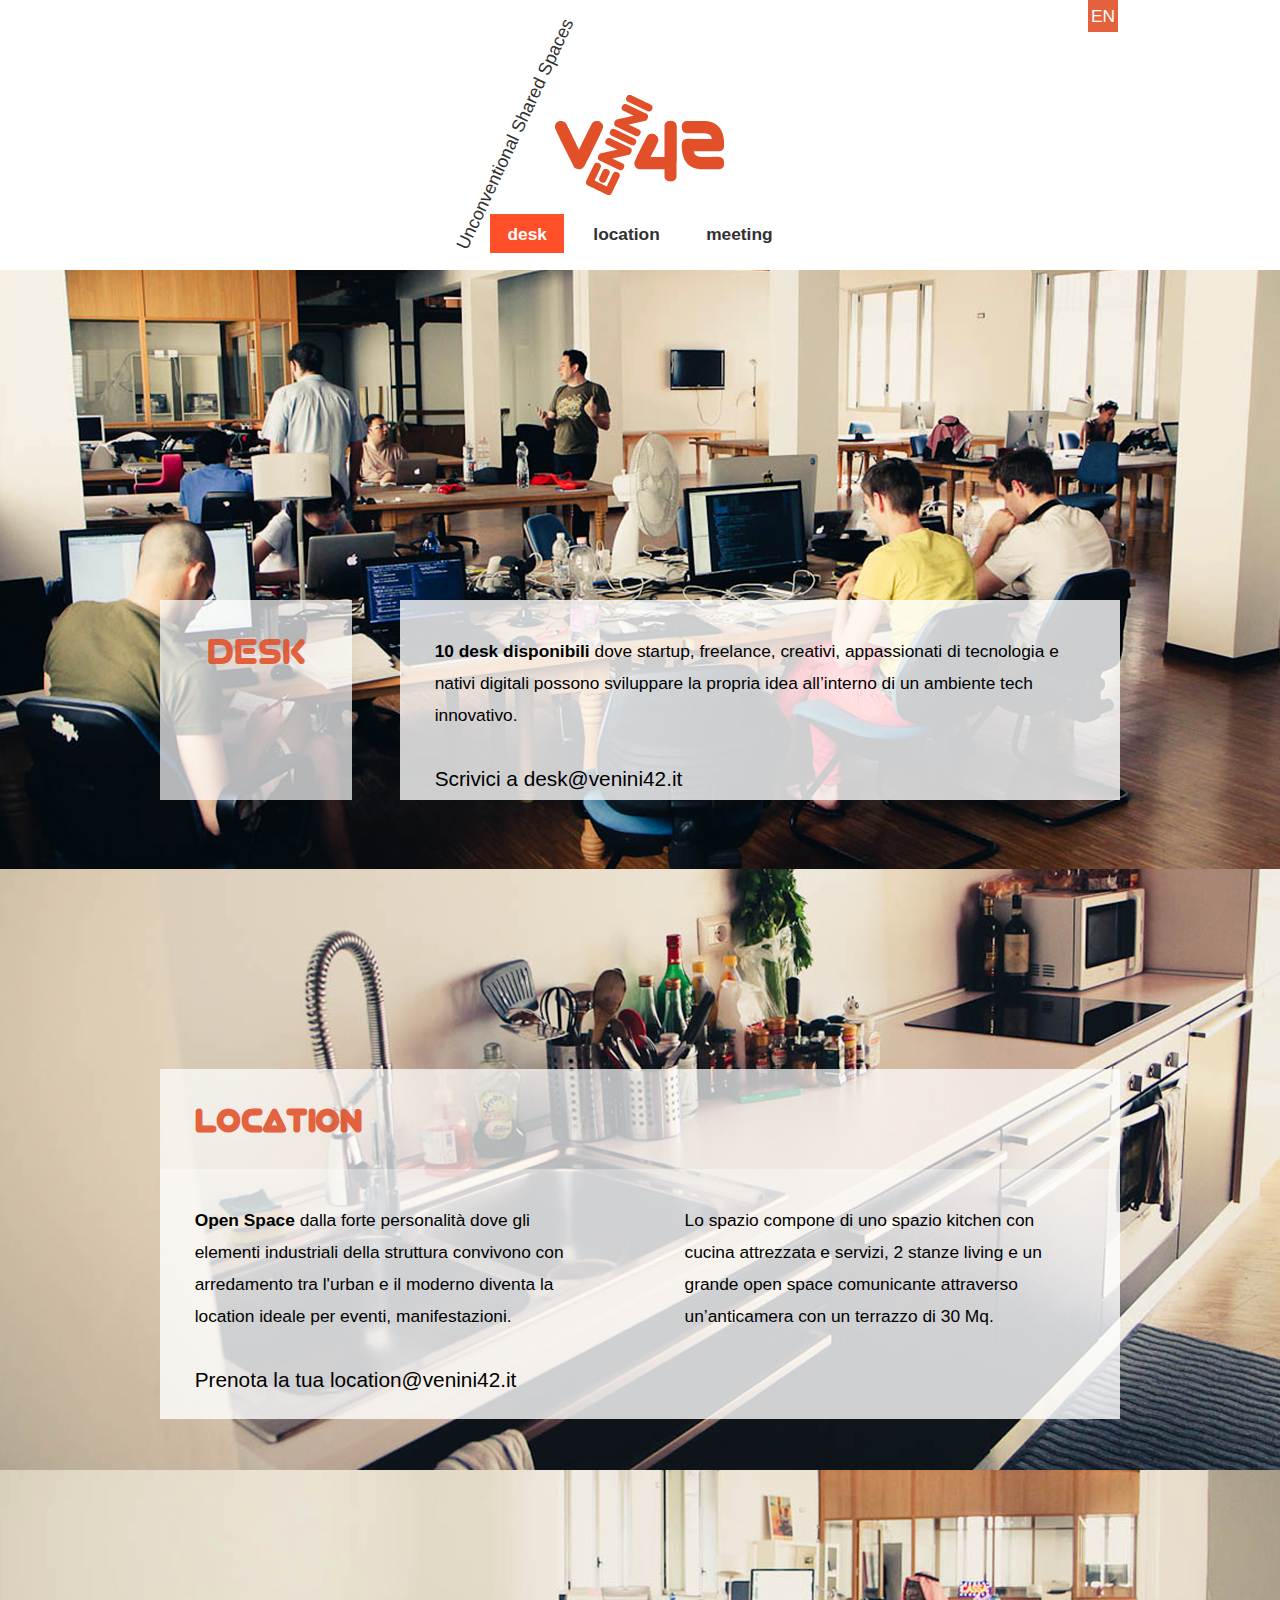
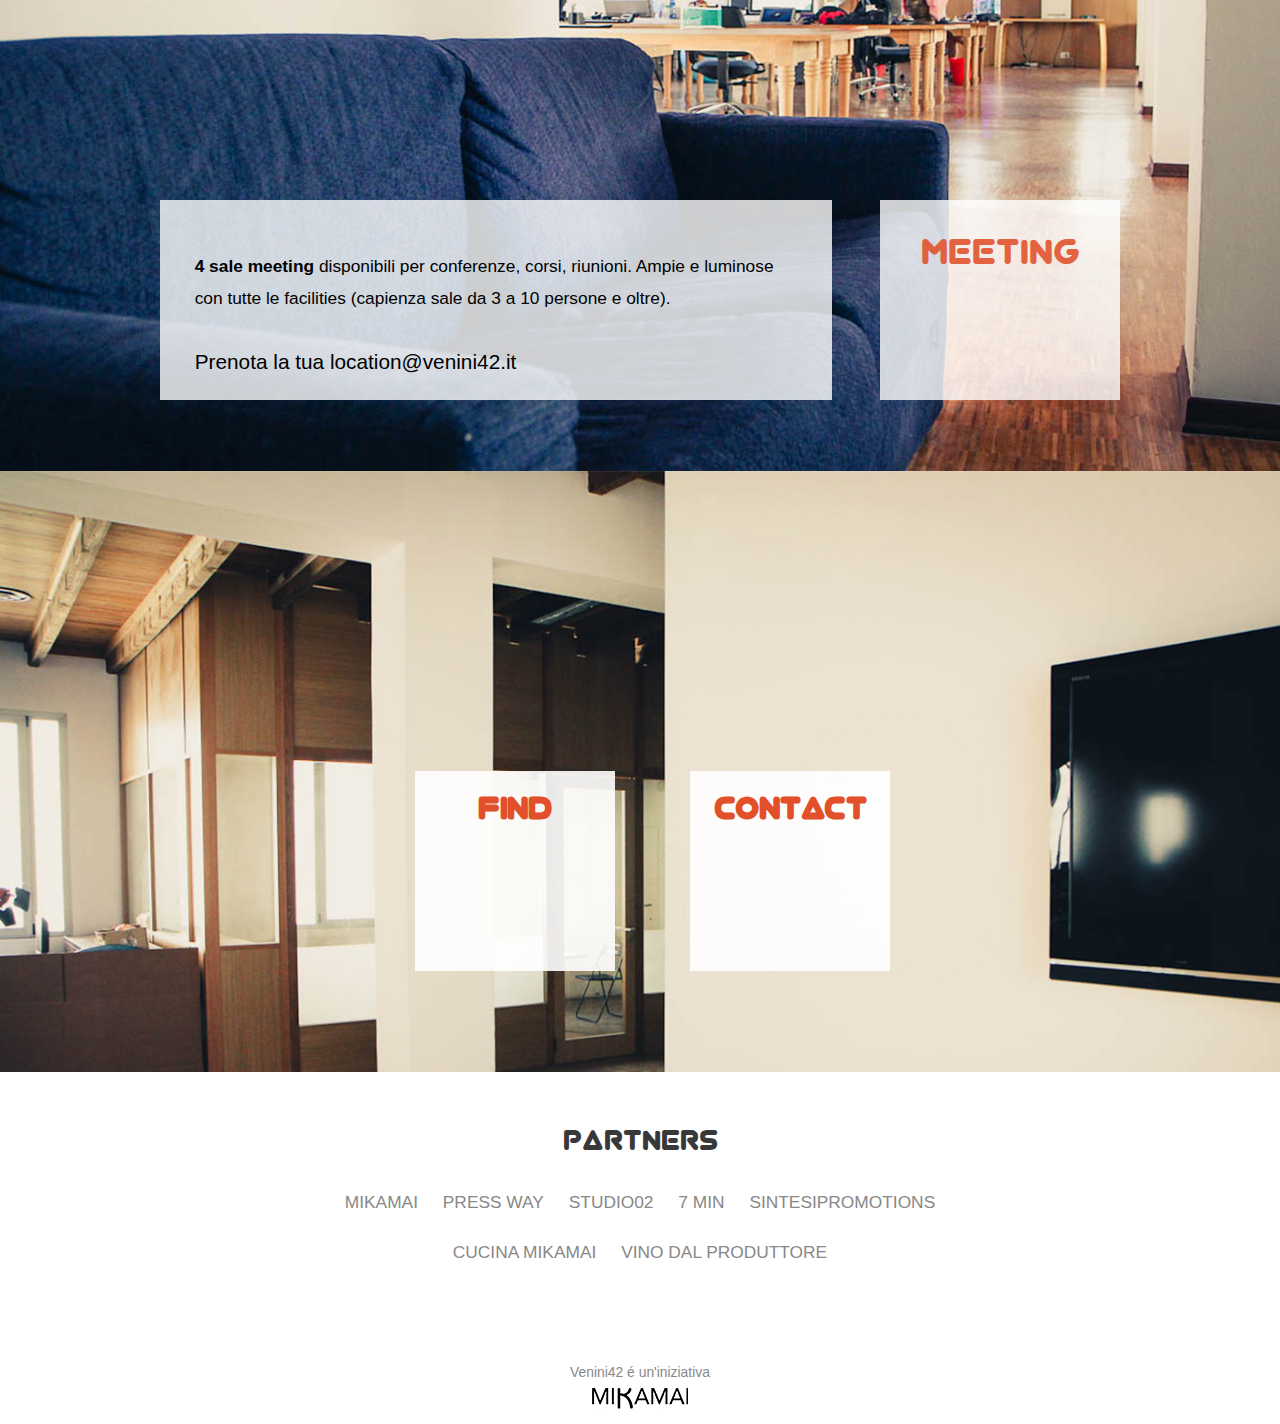
==== index.html @ 55414946 "Website with both locales in, just above to implement mobile" ====
<!DOCTYPE HTML>

<html>
	<head>
		<title>Venini 42</title>
		<meta http-equiv="content-type" content="text/html; charset=utf-8" />
		<meta name="description" content="" />
		<meta name="keywords" content="" />
		<script src="http://code.jquery.com/jquery-1.9.1.js"></script>
		<script src="js/jquery.min.js"></script>
		<script src="js/waypoints.min.js"></script>
		<script src="js/jquery.scrollTo-1.4.3.1-min.js"></script>
		<script src="js/jquery.localscroll-1.2.7-min.js"></script>
		<script src="js/config.js"></script>
		<script src="js/skel.min.js"></script>
		<script src="js/custom.js"></script>
		<script src="js/easter.js"></script>
		<noscript>
			<link rel="stylesheet" href="css/skel-noscript.css" />
			<link rel="stylesheet" href="css/style.css" />
			<link rel="stylesheet" href="css/style-desktop.css" />
		</noscript>
		<!--[if lte IE 9]><link rel="stylesheet" href="css/ie9.css" /><![endif]-->
		<!--[if lte IE 8]><script src="js/html5shiv.js"></script><link rel="stylesheet" href="css/ie8.css" /><![endif]-->
		<!--[if lte IE 7]><link rel="stylesheet" href="css/ie7.css" /><![endif]-->
	</head>
	<body>
		<!-- Locale -->
		<div id="locale">
			<ul>
				<li><a href="index-en.html">EN</a></li>
			</ul>
		</div>

		<!-- Nav -->
			<nav id="nav">
            <img src="images/logo.png" alt="logo" title="Venini42 logo"  style="margin-top:80px;" />
				<ul>
					<li><a href="#top" id="desk">desk</a></li>
					<li><a href="#work" id="work">location</a></li>
					<li><a href="#portfolio" id="portfolio">meeting</a></li>
				</ul>
                <div class="rotate caption">Unconventional Shared Spaces</div>
			</nav>

		<!-- Min Nav -->
			<section id="nav-min">
<!-- 				<img src="images/logo.png" alt="logo" title="Venini42 logo"  style="margin-top:10px;" /> -->
				<ul>
					<li><a href="#top" id="desk">desk</a></li>
					<li><a href="#work" id="work">location</a></li>
					<li><a href="#portfolio" id="portfolio">meeting</a></li>
				<ul>
			</section>					

		<!-- Home -->
        <section class="background-desk">
			<article class="container" id="top">
				<div class="box-container-desk">
					<div class="box desk-title">
						<div class="titles">Desk</div>
					</div>
					<div class="box desk-text">
						<div id ="desk-text"><span class="bold">10 desk disponibili</span> dove startup, freelance, creativi, appassionati di tecnologia e nativi digitali possono sviluppare la propria idea all’interno di un ambiente tech innovativo.<br /><br />
						<span class="desk-text-email">Scrivici a desk@venini42.it</span></div>
					</div>
					<div class="clearfix" />
				</div>
			</article>
		</section>

		<div id="desk-bottom" />

		<!-- Work -->
		<section class="background-location">
			<article class="container" id="work">
				<div class="box-container-location">
					<div class="box location-title">
						<h3>Location</h3>
					</div>

					<div class="box location-text">
						<div id="left-loc">
							<div id="loc-text"><span class="bold">Open Space</span> dalla forte personalità dove gli elementi industriali della struttura convivono con arredamento tra l'urban e il moderno diventa la location ideale per eventi, manifestazioni.<br /> <br /><span class="desk-text-email">Prenota la tua location@venini42.it </span></div>
						</div>
						<div id="right-loc">
							<div id="loc-text">Lo spazio compone di uno spazio kitchen con cucina attrezzata e servizi, 2 stanze living e un grande open space comunicante attraverso un’anticamera con un terrazzo di 30 Mq. </div>
						</div>

					</div>
				</div>
			</article>

		</section>

		<div id="loc-bottom" />

		<!-- Portfolio -->
		<section class="background-meeting">
			<article class="container" id="portfolio">
				<div class="box-container-meeting">
					<div class="box meeting-text">
						<div id="loc-text"><span class="bold">4 sale meeting</span> disponibili per conferenze, corsi, riunioni. Ampie e luminose con tutte le facilities (capienza sale da 3 a 10 persone e oltre). <br /><br /><span class="desk-text-email">Prenota la tua location@venini42.it</span></div>
					</div>
					<div class="box meeting-title">
						<div class="titles">Meeting</div>
					</div>
				</div>

			</article>
		</section>

		<div id="meeting-bottom" />
		<!-- Contact -->

		<section class="background-contact">
			<article id="contact">
				<div class="box-container-contact">
					<div class="box find">
						<div class="find-passive">
							<h2>Find</h2>
						</div>
						<div class="find-slide">
							<a href="https://maps.google.it/maps?q=via+Giulio+e+Corrado+Venini,+42+Milano&hl=en&ll=45.490487,9.215738&spn=0.004317,0.01089&sll=45.490688,9.214142&sspn=0.008634,0.02178&gl=it&hnear=Via+Giulio+e+Corrado+Venini,+42,+20127+Milano,+Lombardia&t=m&z=17">
								<img src="images/locate-hover.png" onmouseover="this.src='images/locate-click.png'" onmouseout="this.src='images/locate-hover.png'" title="Find Us" style="width: 36px; height: 59px;">
							</a>
						</div>
					</div>
<!-- 					<div class="box follow">
						<div class="follow-passive">
							<h2>Follow</h2>
						</div>
						<div class="follow-slide">
							<a href="https://www.facebook.com/mikamai">
								<img src="images/fb.png" title="Like us on Facebook" onmouseover="this.src='images/fb-click.png'" onmouseout="this.src='images/fb.png'" style="width: 15px; height: 28px; float: left;"/>
							</a>
							<a href="https://twitter.com/mikamai">
								<img src="images/tweet.png" onmouseover="this.src='images/tweet-click.png'" onmouseout="this.src='images/tweet.png'" title="Follow us on Twitter" style="width: 20px; height: 28px; float: right;"/>
							</a>
						</div> -->
					</div>
					<div class="box contact">
						<div class="contact-passive">
							<h2>Contact</h2>
						</div>
						<div class="contact-slide">
							<a href="mailto:contact@venini42.it?Subject=Ciao%20Venini">
								<img src="images/contact-hover.png" onmouseover="this.src='images/contact-click.png'" onmouseout="this.src='images/contact-hover.png'" title="Email Us" style="width: 42px; height: 40px;" />
							</a>
						</div>
					</div>

				</div>
			</article>
		</section>

		<!-- Find -->
		<section class="footer-find">
			<div class="map">
				Map!
			</div>
		</section>

		<!-- Contact -->
		<section class="footer-contact">
			Contact
		</section>

		<!-- Follow -->

		<section class="footer-follow">
			Follow
		</section>

		<!-- Footer -->

		<footer>
			<div class="partner-title">
				Partners
			</div>
			<div class="partner-links">
				<div class="partner-row">
					<ul>
						<li><a href="www.mikamai.com">Mikamai</a></li>
						<li><a href="http://www.pressway.it">Press Way</a></li>
						<li><a href="http://www.studio02.eu">Studio02</a></li>
						<li><a href="http://www.7min.it">7 Min</a></li>
						<li><a href="http://sintesipromotions.it">Sintesipromotions</a></li>
					</ul>	
				</div>
				<div class="partner-row">
					<ul>
						<li><a href="http://cucinamikamai.com">Cucina Mikamai</a></li>
						<li><a href="http://www.vinodalproduttore.it">Vino Dal Produttore</a></li>
					</ul>
				</div>
			</div>

			<div class="logo-caption">
				Venini42 é un'iniziativa
			</div>
			<a href="https://www.mikamai.com">
				<img src="images/footer.jpg" />
			</a>
		</footer>



	</body>
</html>
---- css/skel-noscript.css ----
html,body,div,span,applet,object,iframe,h1,h2,h3,h4,h5,h6,p,blockquote,pre,a,abbr,acronym,address,big,cite,code,del,dfn,em,img,ins,kbd,q,s,samp,small,strike,strong,sub,sup,tt,var,b,u,i,center,dl,dt,dd,ol,ul,li,fieldset,form,label,legend,table,caption,tbody,tfoot,thead,tr,th,td,article,aside,canvas,details,embed,figure,figcaption,footer,header,hgroup,menu,nav,output,ruby,section,summary,time,mark,audio,video{margin:0;padding:0;border:0;font-size:100%;font:inherit;vertical-align:baseline}article,aside,details,figcaption,figure,footer,header,hgroup,menu,nav,section{display:block}body{line-height:1}ol,ul{list-style:none}blockquote,q{quotes:none}blockquote:before,blockquote:after,q:before,q:after{content:'';content:none}table{border-collapse:collapse;border-spacing:0}body{-webkit-text-size-adjust:none}*,*:before,*:after{-moz-box-sizing:border-box;-webkit-box-sizing:border-box;-o-box-sizing:border-box;-ms-box-sizing:border-box;box-sizing:border-box}.container{width:1200px;margin:0 auto}.\31 2u{width:100%}.\31 1u{width:91.6666666667%}.\31 0u{width:83.3333333333%}.\39 u{width:75%}.\38 u{width:66.6666666667%}.\37 u{width:58.3333333333%}.\36 u{width:50%}.\35 u{width:41.6666666667%}.\34 u{width:33.3333333333%}.\33 u{width:25%}.\32 u{width:16.6666666667%}.\31 u{width:8.3333333333%}.\-11u{margin-left:91.6666666667%}.\-10u{margin-left:83.3333333333%}.\-9u{margin-left:75%}.\-8u{margin-left:66.6666666667%}.\-7u{margin-left:58.3333333333%}.\-6u{margin-left:50%}.\-5u{margin-left:41.6666666667%}.\-4u{margin-left:33.3333333333%}.\-3u{margin-left:25%}.\-2u{margin-left:16.6666666667%}.\-1u{margin-left:8.3333333333%}.row>*{padding:40px 0 0 40px;float:left;-moz-box-sizing:border-box;-webkit-box-sizing:border-box;-o-box-sizing:border-box;-ms-box-sizing:border-box;box-sizing:border-box}.row+.row>*{padding-top:40px}.row{margin-left:-40px}.row:after{content:'';display:block;clear:both;height:0}.row:first-child>*{padding-top:0}.row>*{padding-top:0}.row.flush{margin-left:0}.row.flush>*{padding:0 !important}.row.half>*{padding:20px 0 0 20px}.row.half+.row.half>*{padding-top:20px}.row.half{margin-left:-20px}.row.double>*{padding:80px 0 0 80px}.row.double+.row.double>*{padding-top:80px}.row.double{margin-left:-80px}
---- css/style.css ----
@charset 'UTF-8';

<link href='http://fonts.googleapis.com/css?family=Lato:400,900' rel='stylesheet' type='text/css'>

@font-face {
	font-family: 'Lato';
	src: url('fonts/Lato-Black-webfont.eot?v=3.0.1');
	src: url('fonts/Lato-Black-webfont.eot?#iefix&v=3.0.1') format('embedded-opentype'),
	     url('fonts/Lato-Black-webfont.woff?v=3.0.1') format('woff'),
	     url('fonts/Lato-Black-webfont.ttf?v=3.0.1') format('truetype'),
	     url('fonts/Lato-Black-webfont.svg#FontAwesome') format('svg');
	font-weight: normal;
	font-style: normal;
}

@font-face {
    font-family: 'Virgo01Regular';
    src: url('fonts/virgo-webfont.eot');
    src: url('fonts/virgo-webfont.eot?#iefix') format('embedded-opentype'),
         url('fonts/virgo-webfont.woff') format('woff'),
         url('fonts/virgo-webfont.ttf') format('truetype'),
         url('fonts/virgo-webfont.svg#Virgo01Regular') format('svg');
    font-weight: normal;
    font-style: normal;

}


/*
	Miniport 2.0 by HTML5 UP
	html5up.net | @n33co
	Free for personal and commercial use under the CCA 3.0 license (html5up.net/license)
*/

/*********************************************************************************/
/* Basic                                                                         */
/*********************************************************************************/

	*
	{
		-moz-box-sizing: border-box;
		-webkit-box-sizing: border-box;
		-o-box-sizing: border-box;
		-ms-box-sizing: border-box;
		box-sizing: border-box;
	}

	html, body, input, textarea
	{
		font-family: Lato, sans-serif;
		line-height: 1.85em;
		color: #888;
		font-weight: 300;
		margin: 0;
		padding: 0;
	}

	a
	{
		color: #313131;
		text-decoration: underline;
		-moz-transition: color .2s ease-in-out;
		-webkit-transition: color .2s ease-in-out;
		-o-transition: color .2s ease-in-out;
		-ms-transition: color .2s ease-in-out;
		transition: color .2s ease-in-out;
	}
	
		a:hover
		{
			color: rgb(255, 80, 41) !important;
		}

		a img
		{
			border: 0;
		}

	strong, b
	{
		font-weight: 600;
		color: #3e3e3e;
	}
	
	h1, h2, h3, h4, h5, h6
	{
		color: rgb(225, 80, 41);
		font-family: Virgo01Regular;
	}
	
		h1 a, h2 a, h3 a, h4 a, h5 a, h6 a
		{
			text-decoration: none;
			color: inherit;
		}
	
	h2, h3, h4, h5, h6
	{
		font-weight: 700;
	}
	
	h1
	{
		font-weight: 300;
	}
	
		h1 strong
		{
			font-weight: 700;
		}
	
	em, i
	{
		font-style: italic;
	}
	
	form
	{
	}
	
		form input,
		form select,
		form textarea
		{
			-webkit-appearance: none;
		}

		form input[type=text],
		form input[type=password],
		form select,
		form textarea
		{
			border: 0;
			padding: 0.75em;
			font-size: 1em;
			border-radius: 8px;
			background: #282828;
			color: #bbb;
			box-shadow: inset 0px 2px 5px 0px rgba(0,0,0,0.05), 0px 1px 0px 0px rgba(255,255,255,0.025);
			width: 100%;
		}

		form input[type=text]:focus,
		form input[type=password]:focus,
		form select:focus,
		form textarea:focus
		{
			box-shadow: inset 0px 2px 5px 0px rgba(0,0,0,0.05), 0px 1px 0px 0px rgba(255,255,255,0.025), 0px 0px 2px 2px #74CAEE;
		}

		form textarea
		{
			height: 15em;
		}
		
		form .formerize-placeholder
		{
			color: #555 !important;
		}

		form ::-webkit-input-placeholder
		{
			color: #555 !important;
		}

		form :-moz-placeholder
		{
			color: #555 !important;
		}

		form ::-moz-placeholder
		{
			color: #555 !important;
		}

		form :-ms-input-placeholder
		{
			color: #555 !important;
		}

		form ::-moz-focus-inner
		{
			border: 0;
		}

	br.clear
	{
		clear: both;
	}
	
	p, ul, ol, dl, table
	{
		margin-bottom: 2em;
	}
	
	section,
	article
	{
	}
	
	section > :last-child,
	article > :last-child
	{
		margin-bottom: 0;
	}

	section:last-child,
	article:last-child
	{
		margin-bottom: 0;
	}

	.image
	{
		display: inline-block;
	}
	
		.image img
		{
			display: block;
			width: 100%;
		}

	.image-full
	{
		display: block;
		width: 100%;
		margin: 0 0 2em 0;
	}
	
	.image-left
	{
		float: left;
		margin: 0 2em 2em 0;
	}
	
	.image-centered
	{
		display: block;
		margin: 0 0 2em 0;
	}

		.image-centered img
		{
			margin: 0 auto;
			width: auto;
		}
	
	.button
	{
		position: relative;
		display: inline-block;
		color: #fff;
		text-decoration: none;
		font-weight: 700;
		border: 0;
		outline: 0;
		cursor: pointer;
		border-radius: 8px;
		text-shadow: -1px -1px 0.5px rgba(0,0,0,0.5);
		overflow: hidden;
		background: #61b8db;
		background-image: -moz-linear-gradient(top, rgba(97,184,219,0), rgba(48,141,196,1));
		background-image: -webkit-linear-gradient(top, rgba(97,184,219,0), rgba(48,141,196,1));
		background-image: -o-linear-gradient(top, rgba(97,184,219,0), rgba(48,141,196,1));
		background-image: -ms-linear-gradient(top, rgba(97,184,219,0), rgba(48,141,196,1));
		background-image: linear-gradient(top, rgba(97,184,219,0), rgba(48,141,196,1));
		/*box-shadow: inset 0px 0px 0px 1px #135c86, inset 0px 2px 1px 0px rgba(255,255,255,0.75);*/
		-moz-transition: background-color .2s ease-in-out;
		-webkit-transition: background-color .2s ease-in-out;
		-o-transition: background-color .2s ease-in-out;
		-ms-transition: background-color .2s ease-in-out;
		transition: background-color .2s ease-in-out;
	}

		.button:before
		{
			content: '';
			display: block;
			position: absolute;
			left: 0;
			top: 0;
			width: 100%;
			height: 100%;
			background: url('images/bg.png');
		}
			
	.box
	{
		background: #fff;
/*		box-: inset 0px 0px 0px 1px rgba(0,0,0,0.15), 0px 2px 3px 0px rgba(0,0,0,0.1);*/
		text-align: center;
	}

		.box .image-full
		{
			position: relative;
		}

/*********************************************************************************/
/* Icons                                                                         */
/*********************************************************************************/

	/*
		Powered by:
		
		Font Awesome (http://fortawesome.github.com/Font-Awesome/)
		Font Awesome More (http://gregoryloucas.github.com/Font-Awesome-More/)
	*/

	.icon
	{
		text-decoration: none;
	}

		.icon:before
		{
			font-size: 1.25em;
			text-decoration: none;
			font-family: Lato;
			font-weight: normal;
			font-style: normal;
			-webkit-text-rendering: optimizeLegibility;
			-moz-text-rendering: optimizeLegibility;
			-ms-text-rendering: optimizeLegibility;
			-o-text-rendering: optimizeLegibility;
			text-rendering: optimizeLegibility;
			-webkit-font-smoothing: antialiased;
			-moz-font-smoothing: antialiased;
			-ms-font-smoothing: antialiased;
			-o-font-smoothing: antialiased;
			font-smoothing: antialiased;
			-webkit-font-feature-settings: "liga" 1, "dlig" 1;
			-moz-font-feature-settings: "liga=1, dlig=1";
			-ms-font-feature-settings: "liga" 1, "dlig" 1;
			-o-font-feature-settings: "liga" 1, "dlig" 1;
			font-feature-settings: "liga" 1, "dlig" 1;
		}

		.icon-glass:before                { content: "\f000"; }
		.icon-music:before                { content: "\f001"; }
		.icon-search:before               { content: "\f002"; }
		.icon-envelope:before             { content: "\f003"; }
		.icon-heart:before                { content: "\f004"; }
		.icon-star:before                 { content: "\f005"; }
		.icon-star-empty:before           { content: "\f006"; }
		.icon-user:before                 { content: "\f007"; }
		.icon-film:before                 { content: "\f008"; }
		.icon-th-large:before             { content: "\f009"; }
		.icon-th:before                   { content: "\f00a"; }
		.icon-th-list:before              { content: "\f00b"; }
		.icon-ok:before                   { content: "\f00c"; }
		.icon-remove:before               { content: "\f00d"; }
		.icon-zoom-in:before              { content: "\f00e"; }

		.icon-zoom-out:before             { content: "\f010"; }
		.icon-off:before                  { content: "\f011"; }
		.icon-signal:before               { content: "\f012"; }
		.icon-cog:before                  { content: "\f013"; }
		.icon-trash:before                { content: "\f014"; }
		.icon-home:before                 { content: "\f015"; }
		.icon-file:before                 { content: "\f016"; }
		.icon-time:before                 { content: "\f017"; }
		.icon-road:before                 { content: "\f018"; }
		.icon-download-alt:before         { content: "\f019"; }
		.icon-download:before             { content: "\f01a"; }
		.icon-upload:before               { content: "\f01b"; }
		.icon-inbox:before                { content: "\f01c"; }
		.icon-play-circle:before          { content: "\f01d"; }
		.icon-repeat:before               { content: "\f01e"; }

		/* \f020 doesn't work in Safari. all shifted one down */
		.icon-refresh:before              { content: "\f021"; }
		.icon-list-alt:before             { content: "\f022"; }
		.icon-lock:before                 { content: "\f023"; }
		.icon-flag:before                 { content: "\f024"; }
		.icon-headphones:before           { content: "\f025"; }
		.icon-volume-off:before           { content: "\f026"; }
		.icon-volume-down:before          { content: "\f027"; }
		.icon-volume-up:before            { content: "\f028"; }
		.icon-qrcode:before               { content: "\f029"; }
		.icon-barcode:before              { content: "\f02a"; }
		.icon-tag:before                  { content: "\f02b"; }
		.icon-tags:before                 { content: "\f02c"; }
		.icon-book:before                 { content: "\f02d"; }
		.icon-bookmark:before             { content: "\f02e"; }
		.icon-print:before                { content: "\f02f"; }

		.icon-camera:before               { content: "\f030"; }
		.icon-font:before                 { content: "\f031"; }
		.icon-bold:before                 { content: "\f032"; }
		.icon-italic:before               { content: "\f033"; }
		.icon-text-height:before          { content: "\f034"; }
		.icon-text-width:before           { content: "\f035"; }
		.icon-align-left:before           { content: "\f036"; }
		.icon-align-center:before         { content: "\f037"; }
		.icon-align-right:before          { content: "\f038"; }
		.icon-align-justify:before        { content: "\f039"; }
		.icon-list:before                 { content: "\f03a"; }
		.icon-indent-left:before          { content: "\f03b"; }
		.icon-indent-right:before         { content: "\f03c"; }
		.icon-facetime-video:before       { content: "\f03d"; }
		.icon-picture:before              { content: "\f03e"; }

		.icon-pencil:before               { content: "\f040"; }
		.icon-map-marker:before           { content: "\f041"; }
		.icon-adjust:before               { content: "\f042"; }
		.icon-tint:before                 { content: "\f043"; }
		.icon-edit:before                 { content: "\f044"; padding-top: 1px; padding-left: 1px; }
		.icon-share:before                { content: "\f045"; }
		.icon-check:before                { content: "\f046"; }
		.icon-move:before                 { content: "\f047"; }
		.icon-step-backward:before        { content: "\f048"; }
		.icon-fast-backward:before        { content: "\f049"; }
		.icon-backward:before             { content: "\f04a"; }
		.icon-play:before                 { content: "\f04b"; }
		.icon-pause:before                { content: "\f04c"; }
		.icon-stop:before                 { content: "\f04d"; }
		.icon-forward:before              { content: "\f04e"; }

		.icon-fast-forward:before         { content: "\f050"; }
		.icon-step-forward:before         { content: "\f051"; }
		.icon-eject:before                { content: "\f052"; }
		.icon-chevron-left:before         { content: "\f053"; }
		.icon-chevron-right:before        { content: "\f054"; }
		.icon-plus-sign:before            { content: "\f055"; }
		.icon-minus-sign:before           { content: "\f056"; }
		.icon-remove-sign:before          { content: "\f057"; }
		.icon-ok-sign:before              { content: "\f058"; }
		.icon-question-sign:before        { content: "\f059"; }
		.icon-info-sign:before            { content: "\f05a"; }
		.icon-screenshot:before           { content: "\f05b"; }
		.icon-remove-circle:before        { content: "\f05c"; }
		.icon-ok-circle:before            { content: "\f05d"; }
		.icon-ban-circle:before           { content: "\f05e"; }

		.icon-arrow-left:before           { content: "\f060"; }
		.icon-arrow-right:before          { content: "\f061"; }
		.icon-arrow-up:before             { content: "\f062"; }
		.icon-arrow-down:before           { content: "\f063"; }
		.icon-share-alt:before            { content: "\f064"; }
		.icon-resize-full:before          { content: "\f065"; }
		.icon-resize-small:before         { content: "\f066"; }
		.icon-plus:before                 { content: "\f067"; }
		.icon-minus:before                { content: "\f068"; }
		.icon-asterisk:before             { content: "\f069"; }
		.icon-exclamation-sign:before     { content: "\f06a"; }
		.icon-gift:before                 { content: "\f06b"; }
		.icon-leaf:before                 { content: "\f06c"; }
		.icon-fire:before                 { content: "\f06d"; }
		.icon-eye-open:before             { content: "\f06e"; }

		.icon-eye-close:before            { content: "\f070"; }
		.icon-warning-sign:before         { content: "\f071"; }
		.icon-plane:before                { content: "\f072"; }
		.icon-calendar:before             { content: "\f073"; }
		.icon-random:before               { content: "\f074"; }
		.icon-comment:before              { content: "\f075"; }
		.icon-magnet:before               { content: "\f076"; }
		.icon-chevron-up:before           { content: "\f077"; }
		.icon-chevron-down:before         { content: "\f078"; }
		.icon-retweet:before              { content: "\f079"; }
		.icon-shopping-cart:before        { content: "\f07a"; }
		.icon-folder-close:before         { content: "\f07b"; }
		.icon-folder-open:before          { content: "\f07c"; }
		.icon-resize-vertical:before      { content: "\f07d"; }
		.icon-resize-horizontal:before    { content: "\f07e"; }

		.icon-bar-chart:before            { content: "\f080"; }
		.icon-twitter-sign:before         { content: "\f081"; }
		.icon-facebook-sign:before        { content: "\f082"; }
		.icon-camera-retro:before         { content: "\f083"; }
		.icon-key:before                  { content: "\f084"; }
		.icon-cogs:before                 { content: "\f085"; }
		.icon-comments:before             { content: "\f086"; }
		.icon-thumbs-up:before            { content: "\f087"; }
		.icon-thumbs-down:before          { content: "\f088"; }
		.icon-star-half:before            { content: "\f089"; }
		.icon-heart-empty:before          { content: "\f08a"; }
		.icon-signout:before              { content: "\f08b"; }
		.icon-linkedin-sign:before        { content: "\f08c"; }
		.icon-pushpin:before              { content: "\f08d"; }
		.icon-external-link:before        { content: "\f08e"; }

		.icon-signin:before               { content: "\f090"; }
		.icon-trophy:before               { content: "\f091"; }
		.icon-github-sign:before          { content: "\f092"; }
		.icon-upload-alt:before           { content: "\f093"; }
		.icon-lemon:before                { content: "\f094"; }
		.icon-phone:before                { content: "\f095"; }
		.icon-check-empty:before          { content: "\f096"; }
		.icon-bookmark-empty:before       { content: "\f097"; }
		.icon-phone-sign:before           { content: "\f098"; }
		.icon-twitter:before              { content: "\f099"; padding-left: 2px; }
		.icon-facebook:before             { content: "\f09a"; padding-left: 6px; }
		.icon-github:before               { content: "\f09b"; }
		.icon-unlock:before               { content: "\f09c"; }
		.icon-credit-card:before          { content: "\f09d"; }
		.icon-rss:before                  { content: "\f09e"; }

		.icon-hdd:before                  { content: "\f0a0"; }
		.icon-bullhorn:before             { content: "\f0a1"; }
		.icon-bell:before                 { content: "\f0a2"; }
		.icon-certificate:before          { content: "\f0a3"; }
		.icon-hand-right:before           { content: "\f0a4"; }
		.icon-hand-left:before            { content: "\f0a5"; }
		.icon-hand-up:before              { content: "\f0a6"; }
		.icon-hand-down:before            { content: "\f0a7"; }
		.icon-circle-arrow-left:before    { content: "\f0a8"; }
		.icon-circle-arrow-right:before   { content: "\f0a9"; }
		.icon-circle-arrow-up:before      { content: "\f0aa"; }
		.icon-circle-arrow-down:before    { content: "\f0ab"; }
		.icon-globe:before                { content: "\f0ac"; }
		.icon-wrench:before               { content: "\f0ad"; }
		.icon-tasks:before                { content: "\f0ae"; }

		.icon-filter:before               { content: "\f0b0"; }
		.icon-briefcase:before            { content: "\f0b1"; }
		.icon-fullscreen:before           { content: "\f0b2"; }

		.icon-group:before                { content: "\f0c0"; }
		.icon-link:before                 { content: "\f0c1"; }
		.icon-cloud:before                { content: "\f0c2"; }
		.icon-beaker:before               { content: "\f0c3"; }
		.icon-cut:before                  { content: "\f0c4"; }
		.icon-copy:before                 { content: "\f0c5"; }
		.icon-paper-clip:before           { content: "\f0c6"; }
		.icon-save:before                 { content: "\f0c7"; }
		.icon-sign-blank:before           { content: "\f0c8"; }
		.icon-reorder:before              { content: "\f0c9"; }
		.icon-list-ul:before              { content: "\f0ca"; }
		.icon-list-ol:before              { content: "\f0cb"; }
		.icon-strikethrough:before        { content: "\f0cc"; }
		.icon-underline:before            { content: "\f0cd"; }
		.icon-table:before                { content: "\f0ce"; }

		.icon-magic:before                { content: "\f0d0"; }
		.icon-truck:before                { content: "\f0d1"; }
		.icon-pinterest:before            { content: "\f0d2"; }
		.icon-pinterest-sign:before       { content: "\f0d3"; }
		.icon-google-plus-sign:before     { content: "\f0d4"; }
		.icon-google-plus:before          { content: "\f0d5"; }
		.icon-money:before                { content: "\f0d6"; }
		.icon-caret-down:before           { content: "\f0d7"; }
		.icon-caret-up:before             { content: "\f0d8"; }
		.icon-caret-left:before           { content: "\f0d9"; }
		.icon-caret-right:before          { content: "\f0da"; }
		.icon-columns:before              { content: "\f0db"; }
		.icon-sort:before                 { content: "\f0dc"; }
		.icon-sort-down:before            { content: "\f0dd"; }
		.icon-sort-up:before              { content: "\f0de"; }

		.icon-envelope-alt:before         { content: "\f0e0"; }
		.icon-linkedin:before             { content: "\f0e1"; }
		.icon-undo:before                 { content: "\f0e2"; }
		.icon-legal:before                { content: "\f0e3"; }
		.icon-dashboard:before            { content: "\f0e4"; }
		.icon-comment-alt:before          { content: "\f0e5"; }
		.icon-comments-alt:before         { content: "\f0e6"; }
		.icon-bolt:before                 { content: "\f0e7"; }
		.icon-sitemap:before              { content: "\f0e8"; }
		.icon-umbrella:before             { content: "\f0e9"; }
		.icon-paste:before                { content: "\f0ea"; }
		.icon-lightbulb:before            { content: "\f0eb"; }
		.icon-exchange:before             { content: "\f0ec"; }
		.icon-cloud-download:before       { content: "\f0ed"; }
		.icon-cloud-upload:before         { content: "\f0ee"; }

		.icon-user-md:before              { content: "\f0f0"; }
		.icon-stethoscope:before          { content: "\f0f1"; }
		.icon-suitcase:before             { content: "\f0f2"; }
		.icon-bell-alt:before             { content: "\f0f3"; }
		.icon-coffee:before               { content: "\f0f4"; }
		.icon-food:before                 { content: "\f0f5"; }
		.icon-file-alt:before             { content: "\f0f6"; }
		.icon-building:before             { content: "\f0f7"; }
		.icon-hospital:before             { content: "\f0f8"; }
		.icon-ambulance:before            { content: "\f0f9"; }
		.icon-medkit:before               { content: "\f0fa"; }
		.icon-fighter-jet:before          { content: "\f0fb"; }
		.icon-beer:before                 { content: "\f0fc"; }
		.icon-h-sign:before               { content: "\f0fd"; }
		.icon-plus-sign-alt:before        { content: "\f0fe"; }

		.icon-double-angle-left:before    { content: "\f100"; }
		.icon-double-angle-right:before   { content: "\f101"; }
		.icon-double-angle-up:before      { content: "\f102"; }
		.icon-double-angle-down:before    { content: "\f103"; }
		.icon-angle-left:before           { content: "\f104"; }
		.icon-angle-right:before          { content: "\f105"; }
		.icon-angle-up:before             { content: "\f106"; }
		.icon-angle-down:before           { content: "\f107"; }
		.icon-desktop:before              { content: "\f108"; }
		.icon-laptop:before               { content: "\f109"; }
		.icon-tablet:before               { content: "\f10a"; }
		.icon-mobile-phone:before         { content: "\f10b"; }
		.icon-circle-blank:before         { content: "\f10c"; }
		.icon-quote-left:before           { content: "\f10d"; }
		.icon-quote-right:before          { content: "\f10e"; }

		.icon-spinner:before              { content: "\f110"; }
		.icon-circle:before               { content: "\f111"; }
		.icon-reply:before                { content: "\f112"; }
		.icon-github-alt:before           { content: "\f113"; }
		.icon-folder-close-alt:before     { content: "\f114"; }
		.icon-folder-open-alt:before      { content: "\f115"; }

		.icon-blogger-sign:before,.icon-blogger:before,.icon-delicious:before,.icon-dribbble-sign:before,.icon-dribbble:before,.icon-dropbox:before,.icon-drupal:before,.icon-evernote-sign:before,.icon-evernote:before,.icon-flickr-sign:before,.icon-flickr:before,.icon-forrst-sign:before,.icon-forrst:before,.icon-foursquare-sign:before,.icon-foursquare:before,.icon-git-fork:before,.icon-hacker-news:before,.icon-instagram:before,.icon-lastfm-sign:before,.icon-lastfm:before,.icon-paypal:before,.icon-picasa-sign:before,.icon-picasa:before,.icon-reddit:before,.icon-share-this-sign:before,.icon-share-this:before,.icon-skype:before,.icon-soundcloud:before,.icon-spotify:before,.icon-stack-overflow:before,.icon-tumblr-sign:before,.icon-tumblr:before,.icon-vimeo-sign:before,.icon-vimeo:before,.icon-wordpress-sign:before,.icon-wordpress:before,.icon-yelp-sign:before,.icon-yelp:before,.icon-youtube-sign:before,.icon-youtube:before              {font-family:'Lato'; }

		.icon-dropbox:before              { content: "\f300"; }
		.icon-drupal:before               { content: "\f301"; }
		.icon-git-fork:before             { content: "\f302"; }
		.icon-instagram:before            { content: "\f303"; }
		.icon-share-this-sign:before      { content: "\f304"; }
		.icon-share-this:before           { content: "\f305"; }
		.icon-foursquare-sign:before      { content: "\f306"; }
		.icon-foursquare:before           { content: "\f307"; }
		.icon-hacker-news:before          { content: "\f308"; }
		.icon-skype:before                { content: "\f309"; }
		.icon-spotify:before              { content: "\f30a"; }
		.icon-soundcloud:before           { content: "\f30b"; }
		.icon-paypal:before               { content: "\f30c"; }
		.icon-youtube-sign:before         { content: "\f30d"; }
		.icon-youtube:before              { content: "\f30e"; }
		.icon-reddit:before               { content: "\f30f"; }
		.icon-blogger-sign:before         { content: "\f310"; }
		.icon-blogger:before              { content: "\f311"; }
		.icon-dribbble-sign:before        { content: "\f312"; }
		.icon-dribbble:before             { content: "\f313"; }
		.icon-evernote-sign:before        { content: "\f314"; }
		.icon-evernote:before             { content: "\f315"; }
		.icon-flickr-sign:before          { content: "\f316"; }
		.icon-flickr:before               { content: "\f317"; }
		.icon-forrst-sign:before          { content: "\f318"; }
		.icon-forrst:before               { content: "\f319"; }
		.icon-delicious:before            { content: "\f31a"; }
		.icon-lastfm-sign:before          { content: "\f31b"; }
		.icon-lastfm:before               { content: "\f31c"; }
		.icon-picasa-sign:before          { content: "\f31d"; }
		.icon-picasa:before               { content: "\f31e"; }
		.icon-stack-overflow:before       { content: "\f320"; }
		.icon-tumblr-sign:before          { content: "\f321"; }
		.icon-tumblr:before               { content: "\f322"; }
		.icon-vimeo-sign:before           { content: "\f323"; }
		.icon-vimeo:before                { content: "\f324"; }
		.icon-wordpress-sign:before       { content: "\f325"; }
		.icon-wordpress:before            { content: "\f326"; }
		.icon-yelp-sign:before            { content: "\f327"; }
		.icon-yelp:before                 { content: "\f328"; }

	.featured-icon
	{
		font-size: 5em;
		color: #EA8A95;
		display: block;
		margin: 0.5em 0 0.65em 0;
	}

/*********************************************************************************/
/* Wrappers                                                                      */
/*********************************************************************************/

	.wrapper
	{
		background-image: url('images/bg.png');
		box-shadow: inset 0px 1px 0px 0px rgba(0,0,0,0.05), inset 0px 2px 3px 0px rgba(0,0,0,0.1);
	}

	.wrapper-first
	{
		box-shadow: none;
	}

	.wrapper-style1
	{
		position:absolute;
		width:100%;
		height:100%;
		left:0px;
		right:0px;
		z-index:-1;
	}
	
	.wrapper-style2
	{
		background-color: #fafafa;
		text-shadow: 1px 1px 0px #fff;
	}
	
	.wrapper-style3
	{
		background-color: #f4f4f4;
		text-shadow: 1px 1px 0px #fff;
	}

	.wrapper-style4
	{
		background-color: #303030;
		color: #999;
		text-shadow: -1px -1px 0px #181818;
	}

		.wrapper-style4 h1, 
		.wrapper-style4 h2, 
		.wrapper-style4 h3, 
		.wrapper-style4 h4, 
		.wrapper-style4 h5, 
		.wrapper-style4 h6
		{
			color: #fff;
		}
		
		.wrapper-style4 .row-special
		{
			border-top: solid 1px rgba(0,0,0,0.5);
			border-bottom: solid 1px rgba(0,0,0,0.5);
			box-shadow: inset 0px 1px 0px 0px rgba(255,255,255,0.1), 0px 1px 0px 0px rgba(255,255,255,0.1);
		}

/*********************************************************************************/
/* Nav                                                                           */
/*********************************************************************************/

	#nav
	{
		background-color: #282828;
		text-align: center;
		position: relative;
		left: 0;
		top: 0;
		width: 100%;
		z-index: 10000;
		cursor: default;
	}
	
		#nav ul
		{
			margin: 0;
		}
	
		#nav li
		{
			display: inline-block;
		}
		
		#nav a
		{
			position: relative;
			display: block;
			color: #fff;
			text-decoration: none;
			outline: 0;
		}
		
			#nav a:hover
			{
				color: #FFFFFF !important;
			}
			
			#nav a.active:before
			{
				content: '';
				display: block;
				position: absolute;
				bottom: -0.6em;
				left: 50%;
				margin-left: -0.75em;
				border-left: solid 0.75em transparent;
				border-right: solid 0.75em transparent;
				border-top: solid 0.6em #282828;
			}

	/* Minimized fixed Nav */

	#nav-min
	{
		background-color: rgba(255, 255, 255, 1);
		text-align: center;
		position: fixed;
		margin-left: 40%;
		margin-right: 40%;
		top: 0;
		width: 20%;
		z-index: 11000;
		cursor: default;
		display: none;
	}

		#nav-min ul {
			margin: 0;
			padding-top: 10px;
		}

		#nav-min li {
			display: inline-block;
		}

		#nav-min a {
			position: relative;
			display: block;
			color: #313131;
			text-decoration: none;
			outline: 0;
			padding: 0.2em 1em 0.2em 1em;
			margin: 0em 0.2em 0.6em 0.2em;
			font:Lato;
			font-weight: 600;
/*			border-radius: 8px;*/
			-moz-transition: background-color .2s ease-in-out;
			-webkit-transition: background-color .2s ease-in-out;
			-o-transition: background-color .2s ease-in-out;
			-ms-transition: background-color .2s ease-in-out;
			transition: background-color .2s ease-in-out;
		}

			#nav-min a:hover
			{
				background: #383838;
			}

			#nav-min a.active:before {
				content: '';
				display: block;
				position: absolute;
				bottom: -0.6em;
				left: 50%;
				margin-left: -0.75em;
				border-left: solid 0.75em transparent;
				border-right: solid 0.75em transparent;
				border-top: solid 0.6em #282828;
			}

	/* Locales */
	#locale {
		top: 0;
		left: 0;
		background-color: rgba(225, 80, 41, 0.9);
		position: absolute;
		z-index: 11000;
		margin-left: 85%;
		width: 30px;
		text-align: center;
	}

	#locale ul {
		margin: 0;
		padding-top: 0;

	}

	#locale li {
		display: inline-block;
		color: #FFFFFF;
	}

	#locale a {
		text-decoration: none;
		color: #FFFFFF;
	}

/*********************************************************************************/
/* Articles                                                                      */
/*********************************************************************************/

	#top
	{
	}

		#top .me
		{
			border-radius: 50%;
			overflow: hidden;
		}

		#top p
		{
		}
	
			#top p a
			{
				color: inherit;
			}

/*********************************************************************************/
/* Copyright                                                                     */
/*********************************************************************************/

	#copyright
	{
		color: #666;
	}
	
		#copyright a
		{
			color: inherit;

			-moz-transition: color .2s ease-in-out;
			-webkit-transition: color .2s ease-in-out;
			-o-transition: color .2s ease-in-out;
			-ms-transition: color .2s ease-in-out;
			transition: color .2s ease-in-out;
		}
		
		#copyright a:hover
		{
			color: #777;
		}
---- css/style-desktop.css ----
/*
	Miniport 2.0 by HTML5 UP
	html5up.net | @n33co
	Free for personal and commercial use under the CCA 3.0 license (html5up.net/license)
*/


/*********************************************************************************/
/* Basic                                                                         */
/*********************************************************************************/
	
	.clearfix
	{
		clear: both;
	}

	body
	{
		font-size: 13pt;
		min-width: 1200px;
	}

	h1
	{
		font-size: 3.25em;
		letter-spacing: -0.025em;
	}

	h2
	{
		font-size: 2em;
		letter-spacing: -0.015em;
	}
	
	h3
	{
		font-size: 1.5em;
		letter-spacing: -0.015em;
	}

	h1, h2, h3, h4, h5, h6
	{
		margin: 0 0 0.75em 0;
		font-family: "Virgo01Regular";
		color: rgba(225, 80, 41, 0.9);
	}

	header
	{
		margin: 0 0 3em 0;
	}
	
		header > span
		{
			font-size: 1.25em;
		}

	footer
	{
		margin: 3em 0 0 0;
	}
	
		footer > p
		{
			font-size: 1.25em;
		}
	
	form
	{
	}
	
		form .button
		{
			margin: 0 0.5em 0 0.5em;
		}
	
	.button
	{
		padding: 1em 2.35em 1em 2.35em;
		font-size: 1.1em;
	}

		.button-big
		{
			font-size: 1.5em;
			letter-spacing: -0.025em;
		}

	.box-container-desk
	{
		padding-top: 330px;
		width: 80%;
		margin: 0 auto;
		z-index: 100;
		position: relative;
	}

	.box-container-location {
		padding-top: 200px;
		width: 80%;
		margin: 0 auto;
		position: relative;
	}

	.box-container-meeting {
		padding-top: 330px;
		width: 80%;
		margin: 0 auto;
		position: relative;
	}

	.box-container-contact {
		width: 90%;
		margin: 0 auto;
		position: relative;
		padding-top: 300px;
	}

	.box
	{
		padding: 2em 2em 2.5em 2em;
		
		display: inline-block;
		z-index: 100;
	}

		.box.desk-title
		{
			float: left;
			height: 200px;
			width: 20%;
			background-color: rgba(255, 255, 255, 0.7);
			text-align: center;
		}

		.bow.desk-title h3
		{
			text-align: center;
			font-size: 36px;
			text-align: center;
		}

		.box.desk-text
		{
			height: 200px;
			width: 75%;
			float: right;
			background-color: rgba(255, 255, 255, 0.8);
		}

		.box.location-title
		{
			width: 100%;
			height: 100px;
			background-color: rgba(255, 255, 255, 0.7);
		}

		.box.location-title h3 {
			text-align: left;
			font-size: 36px;
		}

		.box.location-text {
			width: 100%;
			height: 250px;
			clear: both;
			background-color: rgba(255, 255, 255, 0.8);
		}

		#left-loc {
			float: left;
			width: 45%;
			display: inline-block;
		}

		#right-loc {
			float: right;
			width: 45%;
			display: inline-block;
		}

		.box.meeting-text {
			width: 70%;
			height: 200px;
			text-align: left;
			float: left;
			padding-top: 50px;
			display: block;
			background-color: rgba(255, 255, 255, 0.8);
		}

		.box.meeting-title {
			width: 25%;
			height: 200px;
			text-align: center;
			float: right;
			display: block;
			background-color: rgba(255, 255, 255, 0.8);
		}

		.box.find {
			width: 200px;
			height: 200px;
			text-align: center;
			float: left;
			margin: 0 auto;
			float: left;
			background-color: rgba(255, 255, 255, 0.9);
			display: inline-block;
			transition: background 1.5s;
			-webkit-transition: background 1.5s;
			padding: 0;
		}

/*		.box.find:hover {
			background-color: rgba(225, 80, 41, 0.9);
		}*/

		.box.find h2 {
			color: rgb( 225, 80, 41);
/*			transition: color 1.5s;
			-webkit-transition: color 1.5s;*/
		}

/*		.box.find:hover h2 {
			color: rgb(255, 255, 255);
		}*/

		.box.contact {
			width: 200px;
			height: 200px;
			text-align: center;
			background-color: rgba(255, 255, 255, 0.9);
			margin: 0 auto;
			float: right;
			margin-left: 5%;
			display: inline-block;
			transition: background 1.5s;
			-webkit-transition: background 1.5s;
			padding: 0;
		}

/*		.box.contact:hover {
			background-color: rgba(255, 255, 255, 0.9);

		}

		.box.contact:hover h2 {
			color: rgb(225, 80, 41);
		}*/

		.box.contact h2 {
			color: rgb(225, 80, 41);
			text-align: center;
			transition: color 1.5s;
			-webkit-transition: color 1.5s;
		}

		.box.follow {
			width: 30%;
			height: 200px;
			text-align: center;
			background-color: rgba(255, 255, 255, 0.9);
			margin: 0 auto;
			float: right;
			transition: background 1.5s;
			-webkit-transition: background 1.5s;
			padding: 0;
		}

/*		.box.follow:hover {
			background-color: rgba(225, 80, 41, 0.9);
		}

		.box.follow h2 {
			color: rgb( 225, 80, 41);
			transition: color 1.5s;
			-webkit-transition: color 1.5s;
		}

		.box.follow:hover h2 {
			color: rgb(255, 255, 255);
		}*/

		.box h3
		{
			margin-bottom: 0.25em;
		}

		.box .image-centered
		{
			margin-bottom: 1.25em;
		}

		.box .image-full
		{
			position: relative;
			left: 2em;
			top: 2em;
			margin: -4em 0 4em -4em;
			width: auto;
		}
		.rotate {
			/* Safari */
			-webkit-transform: rotate(-65deg);
			/* Firefox */
			-moz-transform: rotate(-65deg);
			/* IE */
			-ms-transform: rotate(-65deg);		
			/* Opera */
			-o-transform: rotate(-65deg);		
			/* Internet Explorer */
			filter: progid:DXImageTransform.Microsoft.BasicImage(rotation=3);		
		}
		.caption{
			margin-top:-145px;
			margin-left:-250px;
			font-size:18px;
			color: #313131;
			}

		.map iframe {
			margin: 0 auto;
			display: block;
			padding-top: 20px;

		}

/*********************************************************************************/
/* Paul's Sliding Boxes of Doom                                                  */
/*********************************************************************************/

.find-slide{
	display: none;
	width: 100%;
	height: 100%;
	background-color: rgba(255, 80, 41, 0.9);
	padding-top: 30%;	
	margin: 0 auto;
}

.find-slide img {
	margin: 0 auto !important;
	position: relative !important;
}

.contact-slide{
	display: none;
	width: 100%;
	height: 100%;
	background-color: rgba(255, 80, 41, 0.9);
	padding-top: 30%;	
}

.contact-slide img {
	margin: 0 auto !important;
	position: relative !important;

}

.follow-slide{
	display: none;
	width: 100%;
	height: 100%;
	background-color: rgba(255, 80, 41, 0.9);
	padding-top: 40%;	
	padding-left: 35%;
	padding-right: 35%;
}

.follow-slide img {
	margin: 0 auto !important;
	position: relative !important;
}

/* What is displayed when nothing is interacting with it. */
.find-passive {
	padding-top: 20px;
	display: block;
}

.contact-passive {
	padding-top: 20px;
	display: block;
}

.follow-passive {
	padding-top: 20px;
	display: block;
}

/*********************************************************************************/
/* Paul's Paragraph stylings of trendyness                                       */
/*********************************************************************************/

.titles {
	font-family: "Virgo01Regular";
	font-size: 2.25em;
	color: rgba(225, 80, 41, 0.9);
}

span.bold {
	font-size: 1em;
	color: black;
	font-weight: bold;
}

span.desk-text-email {
	font-size: 1.2em;
/*	font-weight: bold;*/
}

#desk-text {
	font-size: 1em;
	color: black;
	text-align: left;
}

#loc-text {
	font-style: 1em;
	text-align: left;
	color: black;
}

/*********************************************************************************/
/* Wrappers                                                                      */
/*********************************************************************************/

	.wrapper
	{
		padding: 8em 0 8em 0;
		text-align: center;
	}

		.wrapper-style1
		{
			width: 100%;
			height: auto;
			max-width: 100%;
			max-height: auto;
			
		}

		.background-desk{
			display: block;
/*			margin-top: 270px;*/
			height: 599px;
			background: url('images/desk-background.jpg');
			background-size: cover;
			}
		
		.background-desk img {
			display: block;
			width: 100%;
			height: 100%;
			position: absolute;
		}

		.background-location
		{
			display: block;
			background: url('images/location-background.jpg');
			background-size: cover;
			height: 601px;
			z-index: 0;

		
		}

		.background-location img {
			display: block;
			position: absolute;
			width: 100%;
		}

		.background-meeting {
			display: block;
			background: url('images/meeting-background.jpg');
			background-size: cover;
			height: 601px;
			clear: both;
		}

		.background-meeting img {
			display: block;
			position: absolute;
			width: 100%;
			height: 100%;
		}

		.background-contact {
			display: block;
			background: url('images/contact-background.jpg');
			background-size: cover;
			height: 601px;
			clear: both;
			overflow: hidden;
		}

		.background-contact img {
			display: block;
			position: absolute;
			width: 100%;
			height: 100%;
		}

		.footer-find {
			height: 500px;
			width: 100%;
			display: none;
		}

		.footer-contact {
			height: 500px;
			width: 100%;
			border: solid 1px black;
			display: none;
		}

		.footer-follow {
			height: 500px;
			width: 100%;
			border: solid 1px black;
			display: none;
		}

		footer {
			height: 300px;
			width: 100%;
			background-color: rgb(255, 255, 255);

		}

		.partner-title {
			font-family: "Virgo01Regular";
			display: block;
			margin: 0 auto;
			text-align: center;
			width: 50%;
			font-size: 1.8em;
			color: #383838;
			padding-bottom: 20px;
		}

		.partner-links {
			display: block;
			margin: 0 auto;
			width: 100%;
		}

		.partner-links ul {
			width: 80%;
			margin: 0 auto;
			text-align: center;
		}

		.partner-links li {
			text-transform: uppercase;
			display: inline-block;
			padding: ;
			margin: 0 auto;
			text-align: center;
			padding: 10px;
			padding-bottom: 0;
			font-size: 1em
		}

		.partner-links a {
			text-decoration: none;
			color: #888;
		}

		.partner-links a:hover {
			color: #888 !important;
			background: none;
		}

		.partner-row {
			width: 100%;
			height: 50px;
		}

		.logo-caption {
			padding-top: 80px;
			display: block;
			margin: 0 auto;
			font-size: 0.8em;
			width: 50%;
			text-align: center;
		}

		footer img {
			margin: 0 auto;
			display: block;
		}



		.wrapper-first
		{
			padding-top: 12em;
		}

		.wrapper-style4 .row-special
		{
			margin: 4em 0 0 0;
			padding: 4em 0 4em 0;
			font: Lato;
			font-size:18px;
			font-weight: bolder;
		}

/*********************************************************************************/
/* Nav                                                                           */
/*********************************************************************************/

	#nav
	{	
		background-color:#FFF;
		height:270px;
	}

		#nav a:hover
		{
			background: rgb(255, 80, 41);
		}
		
		#nav a:active
		{
			background: #484848;
		}
	
		#nav a
		{
			padding: 0.2em 1em 0.2em 1em;
			margin: 0em 0.2em 0.6em 0.2em;
			font:Lato;
			font-weight: 600;
/*			border-radius: 8px;*/
			-moz-transition: background-color .2s ease-in-out;
			-webkit-transition: background-color .2s ease-in-out;
			-o-transition: background-color .2s ease-in-out;
			-ms-transition: background-color .2s ease-in-out;
			transition: background-color .2s ease-in-out;
			color: #313131;
		}

		a.current
		{
			background-color: rgb(255, 80, 41);
			color: #FFFFFF !important;
		}
		



/*********************************************************************************/
/* Articles                                                                      */
/*********************************************************************************/

	#top
	{
		text-align: left;
	}

		#top .me
		{
			width: 20em;
			height: 20em;
			margin: 0;
		}

		#top h1
		{
			margin-top: 0.35em;
		}
	
		#top p
		{
			font-size: 1.5em;
			line-height: 1.75em;
		}
		
	#contact
	{
		width: 500px;
		margin: 0 auto;
	}
	
		#contact footer
		{
			font-size: 0.9em;
		}
		
/*********************************************************************************/
/* Copyright                                                                     */
/*********************************************************************************/

	#copyright
	{
		font-size: 1em;
	}
---- css/ie9.css ----
/*
	Miniport 2.0 by HTML5 UP
	html5up.net | @n33co
	Free for personal and commercial use under the CCA 3.0 license (html5up.net/license)
*/

/*********************************************************************************/
/* Basic                                                                         */
/*********************************************************************************/

	.button
	{
		background-image: url('images/ie9/button.svg');
	}
	
		.button:active
		{
			background-image: url('images/ie9/button-active.svg');
		}
		
		.button-alt
		{
			background-image: url('images/ie9/button-alt.svg');
		}
		
			.button-alt:active
			{
				background-image: url('images/ie9/button-alt-active.svg');
			}

	ul.social
	{
	}
	
		ul.social li
		{
			background-image: url('images/ie9/social-li.svg');
		}
---- css/ie8.css ----
/*
	Miniport 2.0 by HTML5 UP
	html5up.net | @n33co
	Free for personal and commercial use under the CCA 3.0 license (html5up.net/license)
*/

/*********************************************************************************/
/* Basic                                                                         */
/*********************************************************************************/

	.box
	{
		border: solid 1px #ddd;
	}

/*********************************************************************************/
/* Icons                                                                         */
/*********************************************************************************/

	.featured-icon:before
	{
		font-size: 6em;
	}

/*********************************************************************************/
/* Wrappers                                                                      */
/*********************************************************************************/

	.wrapper
	{
		border-top: solid 1px #ddd;
	}
---- css/ie7.css ----
/*
	Miniport 2.0 by HTML5 UP
	html5up.net | @n33co
	Free for personal and commercial use under the CCA 3.0 license (html5up.net/license)
*/

/*********************************************************************************/
/* Basic                                                                         */
/*********************************************************************************/

	ul.social
	{
		overflow: hidden;
	}
	
		ul.social li
		{
			display: inline;
		}

	.box
	{
	}

		.box .image-full
		{
			left: 0;
			top: 0;
			margin: 0 0 2em 0;
		}

/*********************************************************************************/
/* Nav                                                                           */
/*********************************************************************************/

	#nav
	{
	}

		#nav ul
		{
			overflow: hidden;
		}
	
		#nav li
		{
			display: inline;
		}
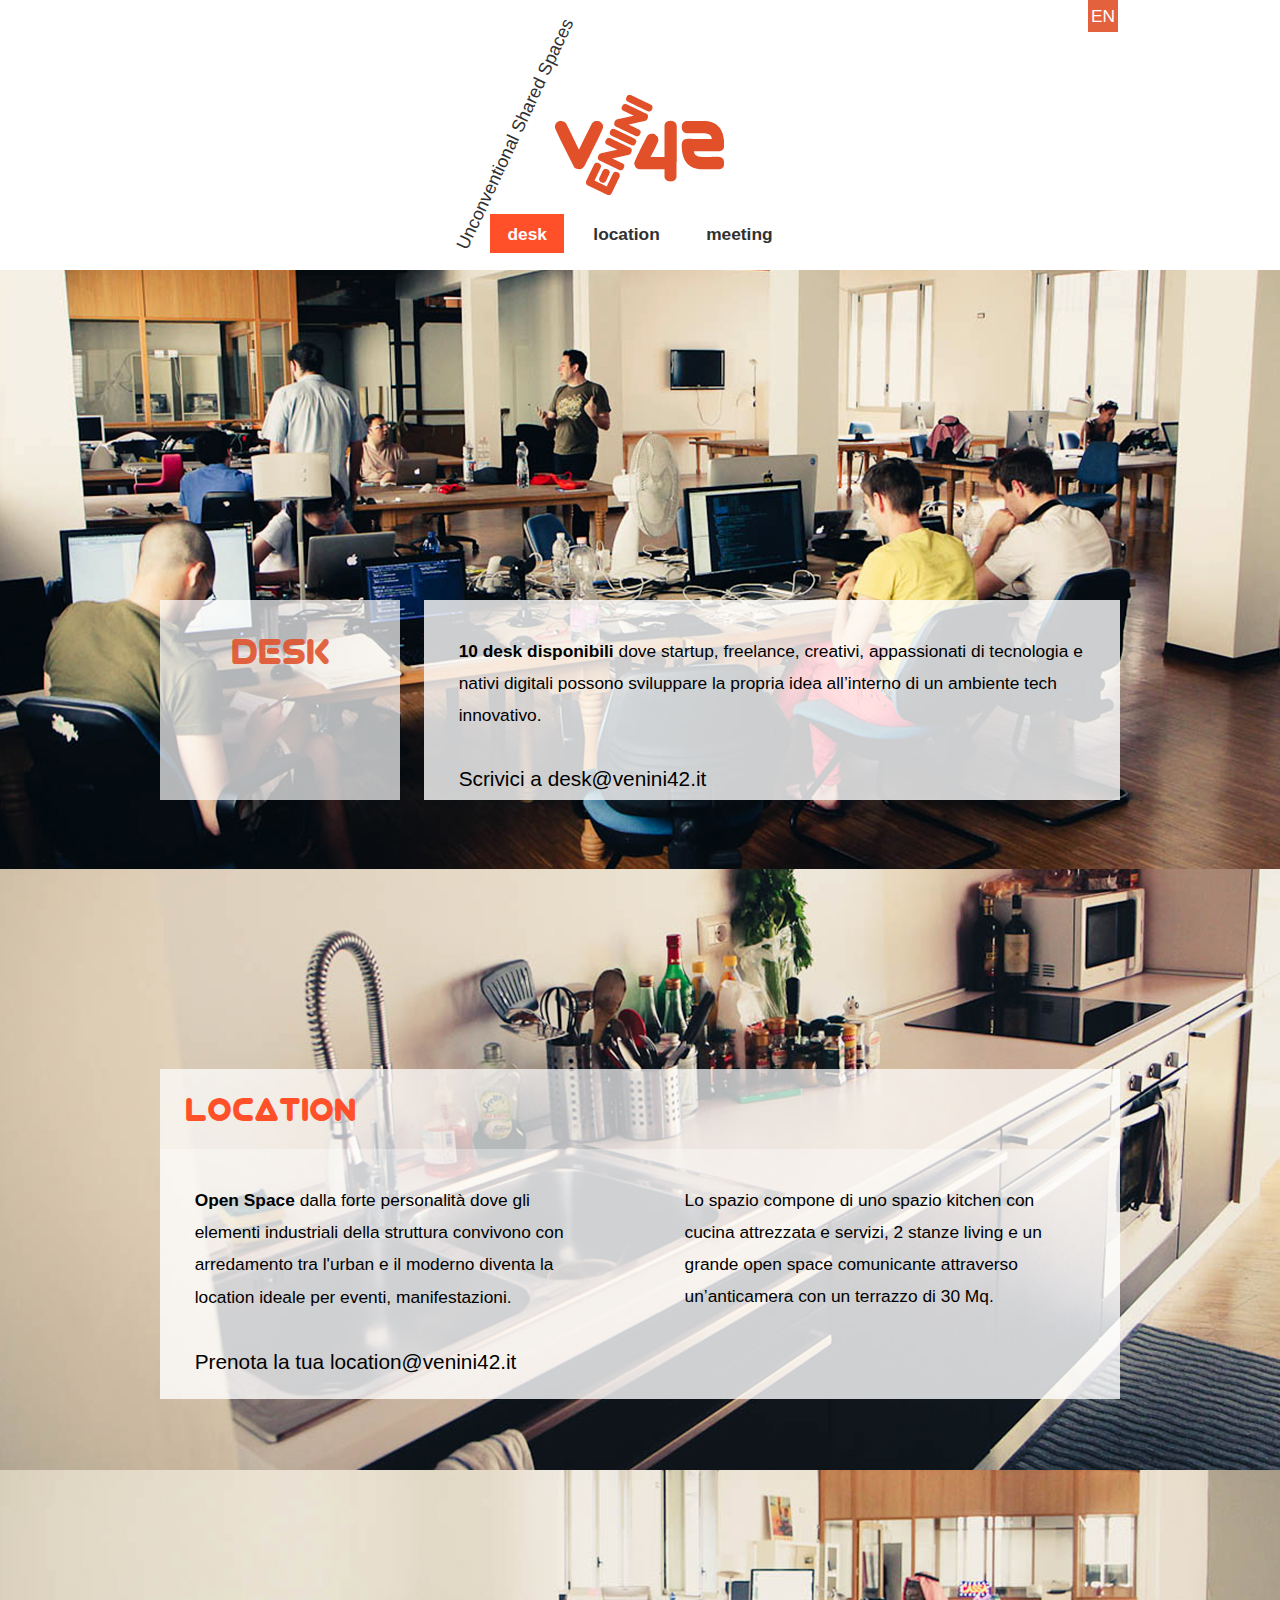
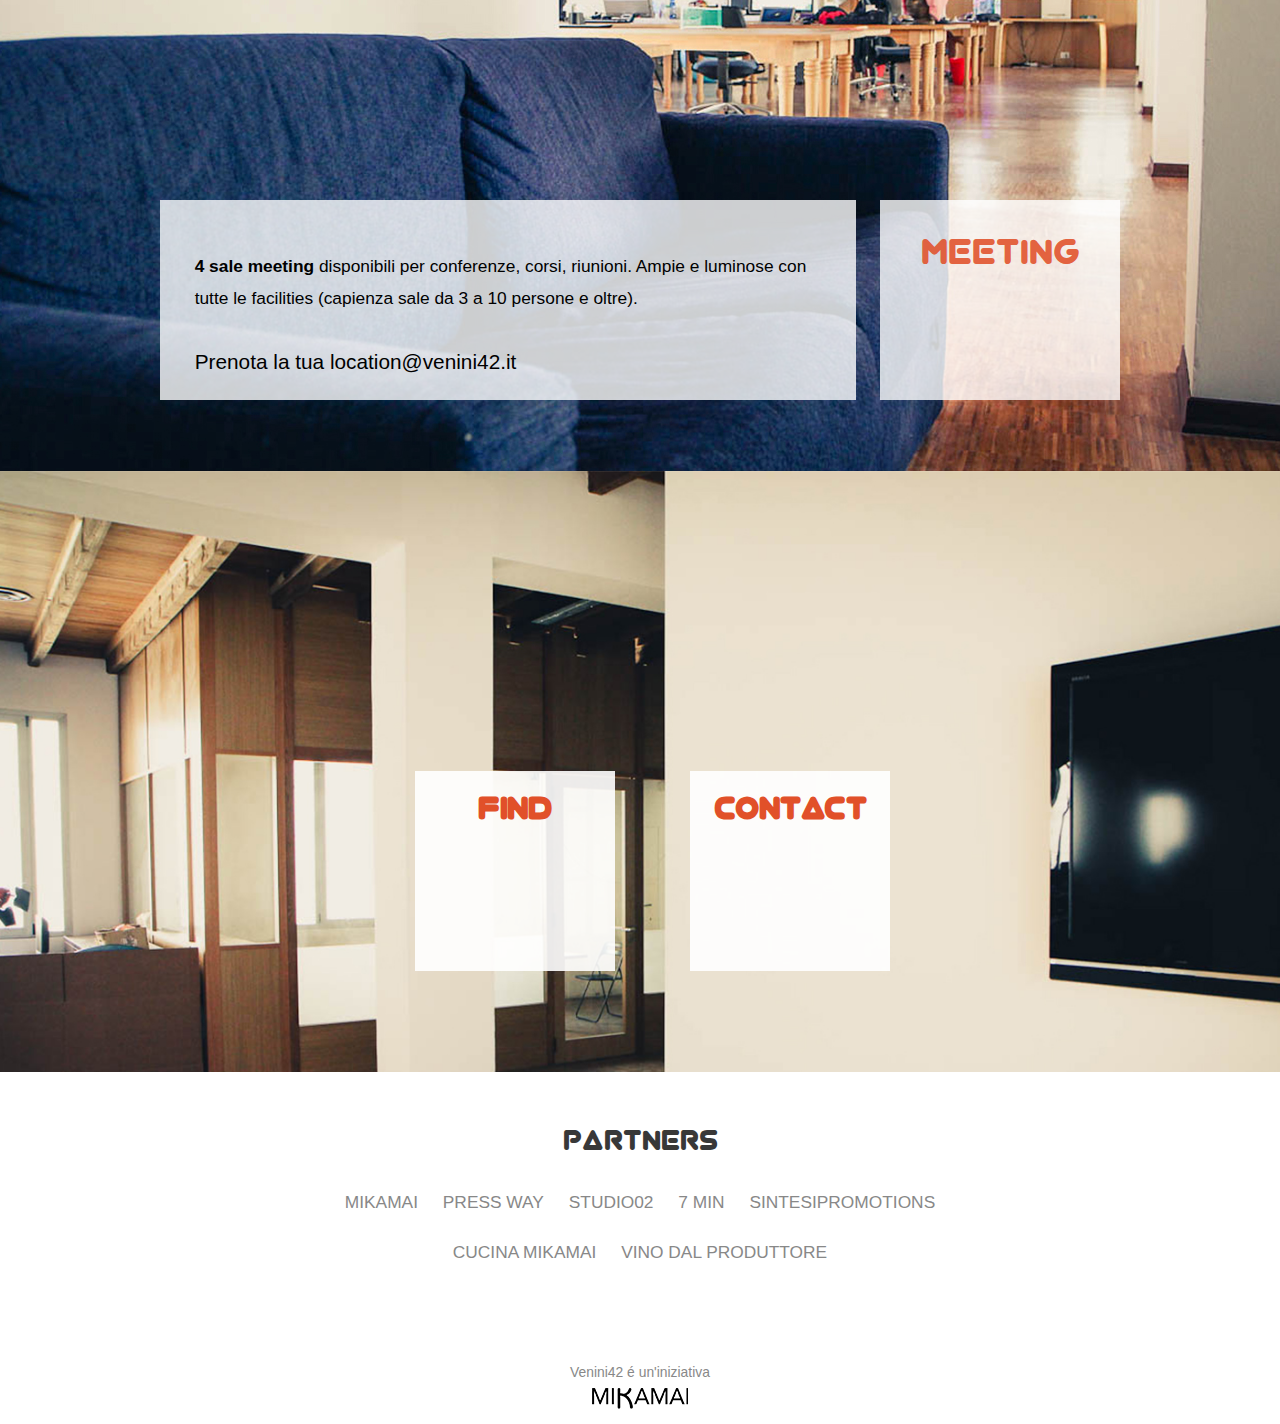
==== commit 81af49a7: "I think it is done" ====
--- a/index.html
+++ b/index.html
@@ -53,6 +53,9 @@
 				<ul>
 			</section>					
 
+		<div id="mob-desk">
+
+		</div>
 		<!-- Home -->
         <section class="background-desk">
 			<article class="container" id="top">
@@ -72,19 +75,20 @@
 		<div id="desk-bottom" />
 
 		<!-- Work -->
+		<div id="mob-location">
+
+		</div>
 		<section class="background-location">
 			<article class="container" id="work">
 				<div class="box-container-location">
-					<div class="box location-title">
-						<h3>Location</h3>
-					</div>
+					<div class="box location-title">Location</div>
 
 					<div class="box location-text">
 						<div id="left-loc">
-							<div id="loc-text"><span class="bold">Open Space</span> dalla forte personalità dove gli elementi industriali della struttura convivono con arredamento tra l'urban e il moderno diventa la location ideale per eventi, manifestazioni.<br /> <br /><span class="desk-text-email">Prenota la tua location@venini42.it </span></div>
+							<div id="loc-text"><span class="bold">Open Space</span> dalla forte personalità dove gli elementi industriali della struttura convivono con arredamento tra l'urban e il moderno diventa la location ideale per eventi, manifestazioni.<span class="desk-text-email"><br /> <br />Prenota la tua location@venini42.it </span></div>
 						</div>
 						<div id="right-loc">
-							<div id="loc-text">Lo spazio compone di uno spazio kitchen con cucina attrezzata e servizi, 2 stanze living e un grande open space comunicante attraverso un’anticamera con un terrazzo di 30 Mq. </div>
+							<div id="loc-text">Lo spazio compone di uno spazio kitchen con cucina attrezzata e servizi, 2 stanze living e un grande open space comunicante attraverso un’anticamera con un terrazzo di 30 Mq.<span class="desk-text-email-mob"><br /> <br />Prenota la tua location@venini42.it </span></div> </div>
 						</div>
 
 					</div>
@@ -94,11 +98,16 @@
 		</section>
 
 		<div id="loc-bottom" />
+
+		<div id="mob-meeting">
+
+		</div>
 
 		<!-- Portfolio -->
 		<section class="background-meeting">
 			<article class="container" id="portfolio">
 				<div class="box-container-meeting">
+					<div class="box mob-meeting-title">Meeting</div>
 					<div class="box meeting-text">
 						<div id="loc-text"><span class="bold">4 sale meeting</span> disponibili per conferenze, corsi, riunioni. Ampie e luminose con tutte le facilities (capienza sale da 3 a 10 persone e oltre). <br /><br /><span class="desk-text-email">Prenota la tua location@venini42.it</span></div>
 					</div>
@@ -111,8 +120,9 @@
 		</section>
 
 		<div id="meeting-bottom" />
+
 		<!-- Contact -->
-
+		<div id="mob-contact" ></div>
 		<section class="background-contact">
 			<article id="contact">
 				<div class="box-container-contact">
@@ -126,6 +136,7 @@
 							</a>
 						</div>
 					</div>
+
 <!-- 					<div class="box follow">
 						<div class="follow-passive">
 							<h2>Follow</h2>
@@ -150,27 +161,28 @@
 						</div>
 					</div>
 
-				</div>
-			</article>
-		</section>
-
-		<!-- Find -->
-		<section class="footer-find">
-			<div class="map">
-				Map!
-			</div>
-		</section>
-
-		<!-- Contact -->
-		<section class="footer-contact">
-			Contact
-		</section>
-
-		<!-- Follow -->
-
-		<section class="footer-follow">
-			Follow
-		</section>
+					<!-- Mobile buttons -->
+					<div class="box find-mob">
+						<div class="find-slide-mob">
+							<a href="https://maps.google.it/maps?q=via+Giulio+e+Corrado+Venini,+42+Milano&hl=en&ll=45.490487,9.215738&spn=0.004317,0.01089&sll=45.490688,9.214142&sspn=0.008634,0.02178&gl=it&hnear=Via+Giulio+e+Corrado+Venini,+42,+20127+Milano,+Lombardia&t=m&z=17">
+								<img src="images/locate-hover.png" onmouseover="this.src='images/locate-click.png'" onmouseout="this.src='images/locate-hover.png'" title="Find Us" style="width: 36px; height: 59px;">
+							</a>
+						</div>
+					</div>
+
+					<div class="box contact-mob">
+						<div class="contact-slide-mob">
+							<a href="mailto:contact@venini42.it?Subject=Ciao%20Venini">
+								<img src="images/contact-hover.png" onmouseover="this.src='images/contact-click.png'" onmouseout="this.src='images/contact-hover.png'" title="Email Us" style="width: 42px; height: 40px;" />
+							</a>
+						</div>
+					</div>
+
+				</div>
+			</article>
+		</section>
+
+
 
 		<!-- Footer -->
 
--- a/css/style.css
+++ b/css/style.css
@@ -815,7 +815,8 @@
 
 			#nav-min a:hover
 			{
-				background: #383838;
+				background: rgb(255, 80, 41);
+				color: #FFFFFF !important;
 			}
 
 			#nav-min a.active:before {
--- a/css/style-desktop.css
+++ b/css/style-desktop.css
@@ -4,7 +4,37 @@
 	Free for personal and commercial use under the CCA 3.0 license (html5up.net/license)
 */
 
-
+	#mob-desk {
+		display: none;
+	}
+
+	#mob-location {
+		display: none;
+	}
+
+	#mob-meeting {
+		display: none;
+	}
+
+	#mob-contact {
+		display: none;
+	}
+
+	.box.contact-mob {
+		display: none;
+	}
+
+	.box.find-mob {
+		display: none;
+	}
+
+	.find-slide-mob {
+		display: none;
+	}
+
+	.contact-slide-mob {
+		display: none;
+	}
 /*********************************************************************************/
 /* Basic                                                                         */
 /*********************************************************************************/
@@ -128,7 +158,7 @@
 		{
 			float: left;
 			height: 200px;
-			width: 20%;
+			width: 25%;
 			background-color: rgba(255, 255, 255, 0.7);
 			text-align: center;
 		}
@@ -136,14 +166,13 @@
 		.bow.desk-title h3
 		{
 			text-align: center;
-			font-size: 36px;
-			text-align: center;
+			font-size: 36px !important;
 		}
 
 		.box.desk-text
 		{
 			height: 200px;
-			width: 75%;
+			width: 72.5%;
 			float: right;
 			background-color: rgba(255, 255, 255, 0.8);
 		}
@@ -151,13 +180,17 @@
 		.box.location-title
 		{
 			width: 100%;
-			height: 100px;
+			height: 80px;
 			background-color: rgba(255, 255, 255, 0.7);
 		}
 
-		.box.location-title h3 {
+		.box.location-title {
 			text-align: left;
 			font-size: 36px;
+			font-family: "Virgo01Regular";
+			color: rgb(255, 80, 41);
+			padding: 10px 0 10px 25px;
+			line-height: 60px
 		}
 
 		.box.location-text {
@@ -179,8 +212,12 @@
 			display: inline-block;
 		}
 
+		.box.mob-meeting-title {
+			display: none;
+		}
+
 		.box.meeting-text {
-			width: 70%;
+			width: 72.5%;
 			height: 200px;
 			text-align: left;
 			float: left;
@@ -410,6 +447,10 @@
 /*	font-weight: bold;*/
 }
 
+span.desk-text-email-mob {
+	display: none;
+}
+
 #desk-text {
 	font-size: 1em;
 	color: black;
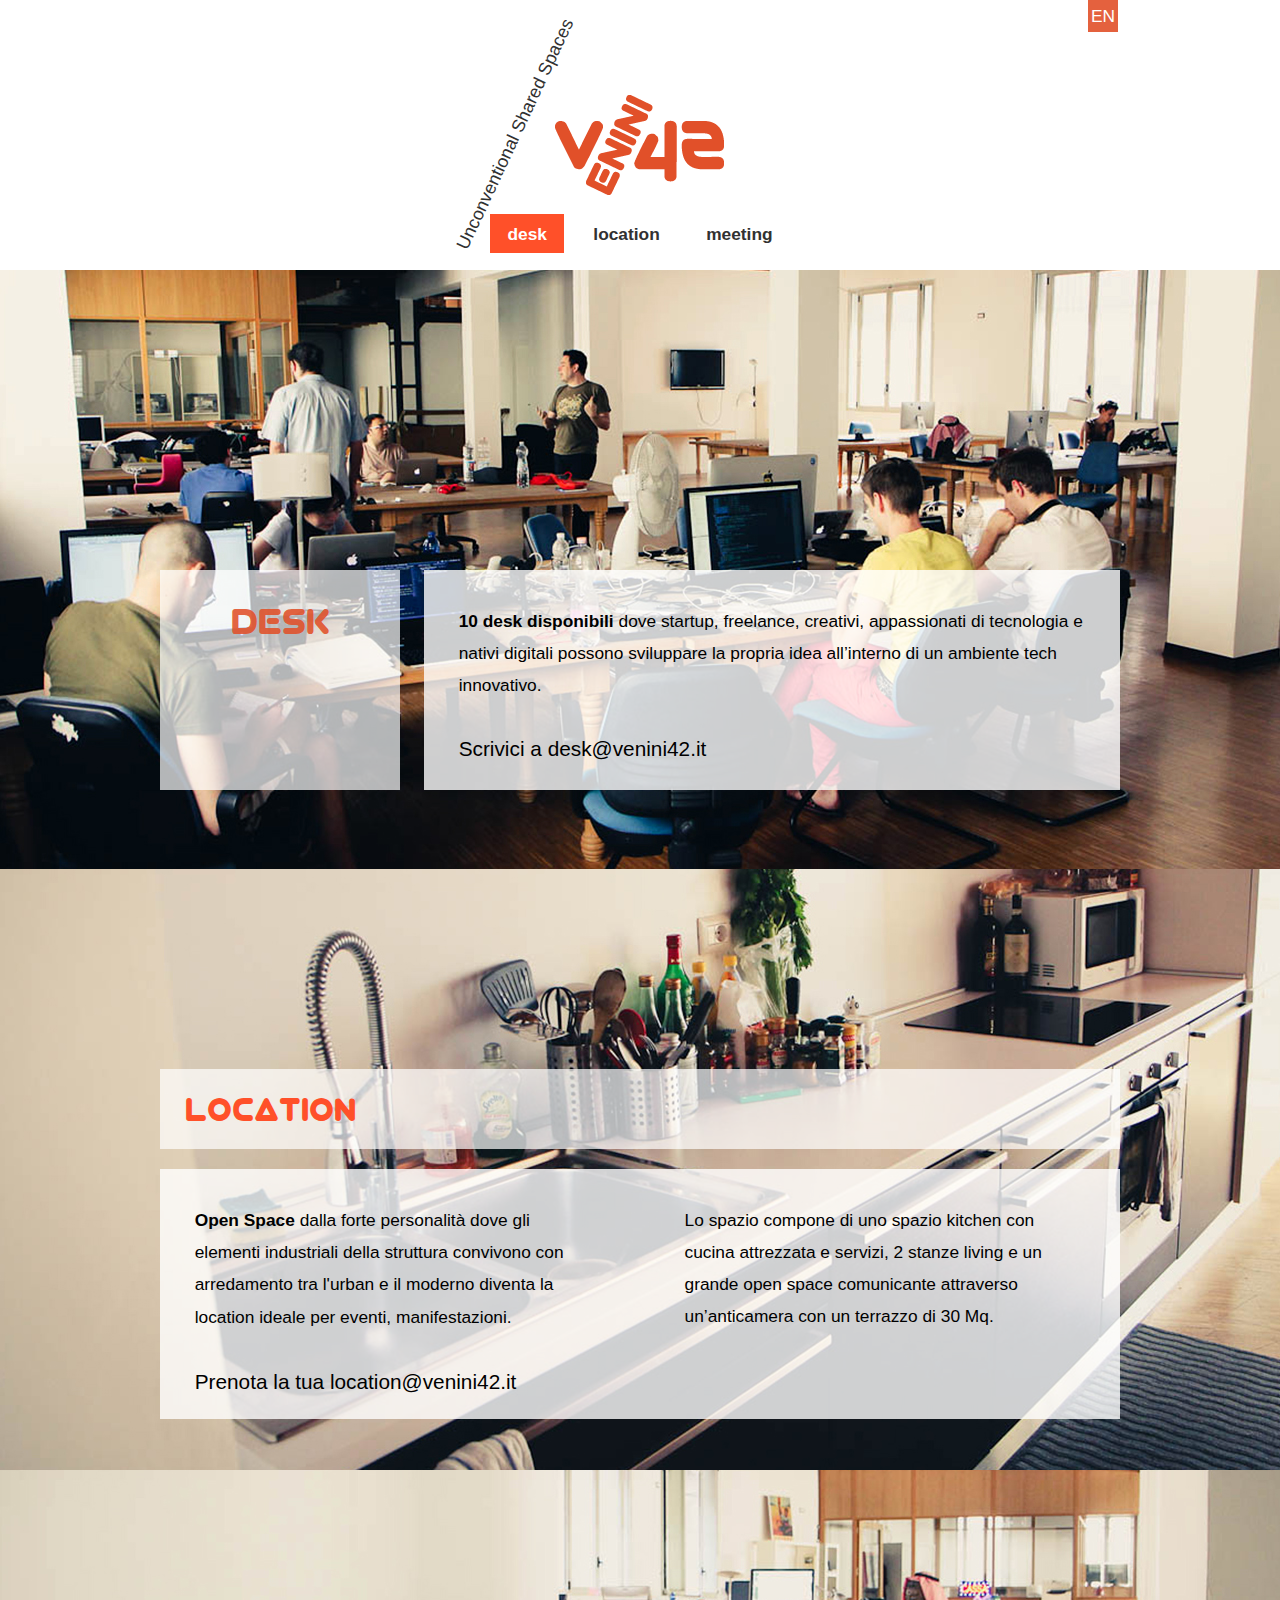
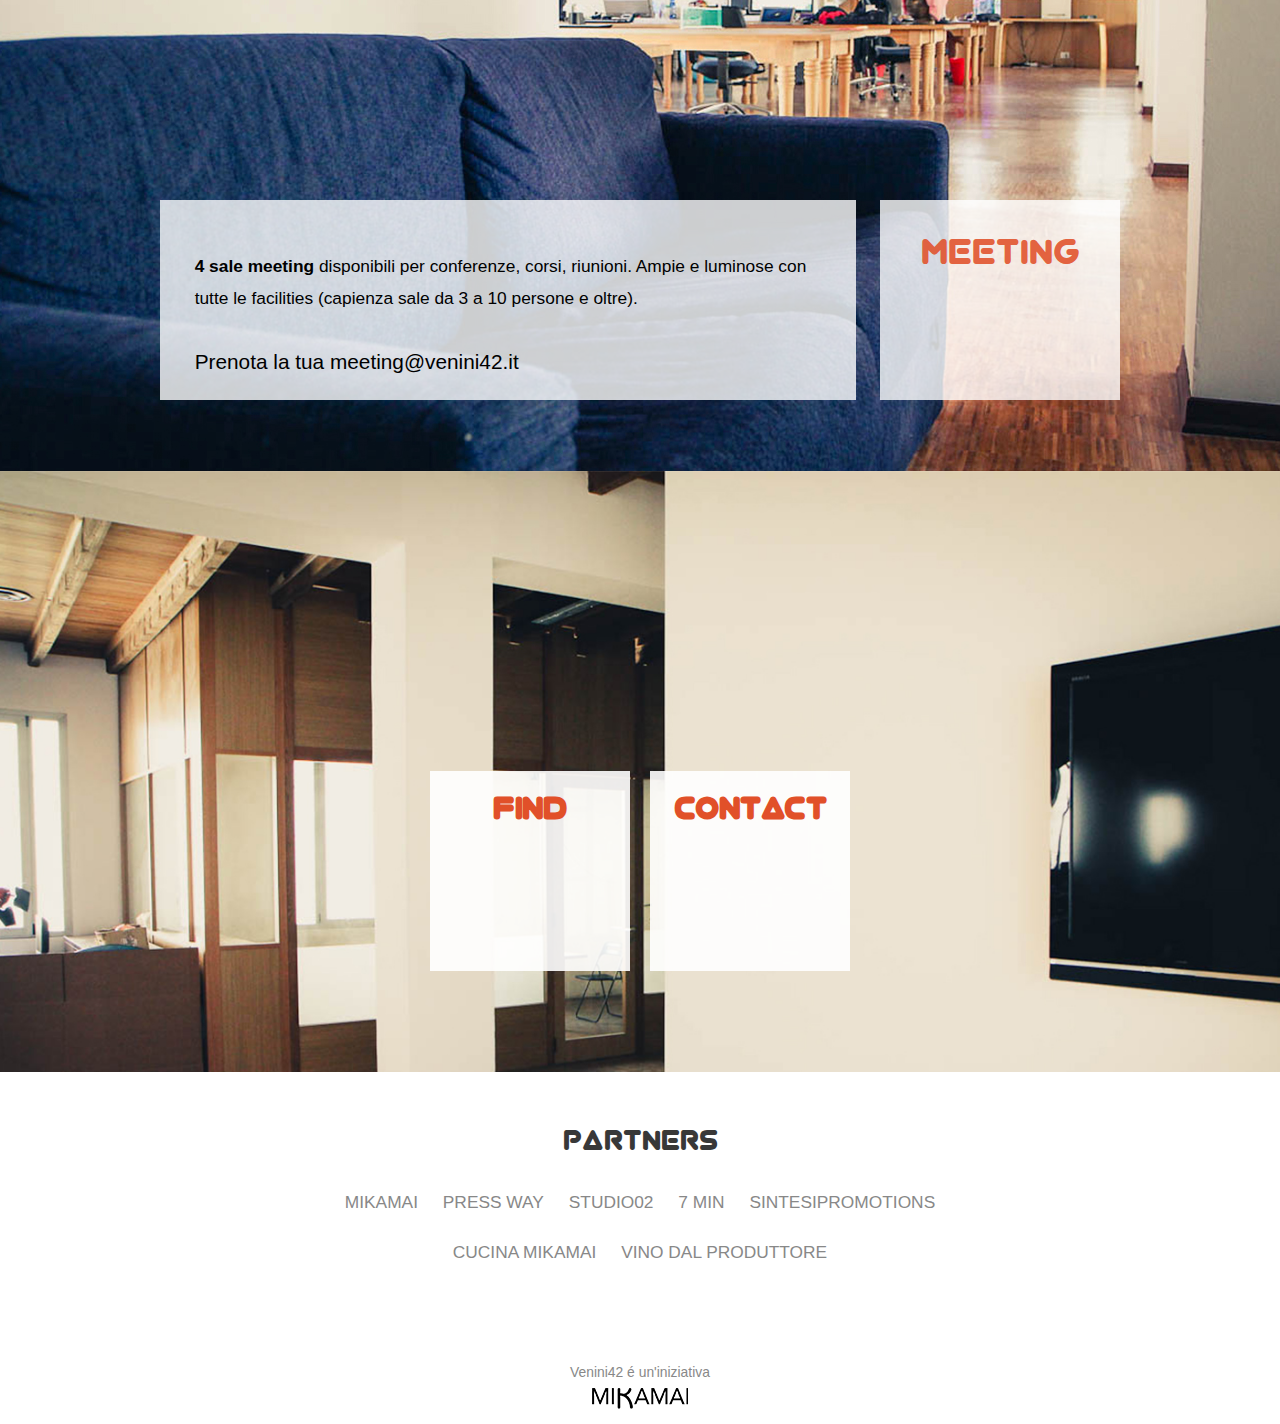
==== commit 8d62ed86: "just need to update EN to work" ====
--- a/index.html
+++ b/index.html
@@ -65,7 +65,8 @@
 					</div>
 					<div class="box desk-text">
 						<div id ="desk-text"><span class="bold">10 desk disponibili</span> dove startup, freelance, creativi, appassionati di tecnologia e nativi digitali possono sviluppare la propria idea all’interno di un ambiente tech innovativo.<br /><br />
-						<span class="desk-text-email">Scrivici a desk@venini42.it</span></div>
+						<span class="desk-text-email">Scrivici a desk@venini42.it</span>
+						<span class="desk-text-email-mob">Scrivici a desk@venini42.it</span></div>
 					</div>
 					<div class="clearfix" />
 				</div>
@@ -109,7 +110,7 @@
 				<div class="box-container-meeting">
 					<div class="box mob-meeting-title">Meeting</div>
 					<div class="box meeting-text">
-						<div id="loc-text"><span class="bold">4 sale meeting</span> disponibili per conferenze, corsi, riunioni. Ampie e luminose con tutte le facilities (capienza sale da 3 a 10 persone e oltre). <br /><br /><span class="desk-text-email">Prenota la tua location@venini42.it</span></div>
+						<div id="loc-text"><span class="bold">4 sale meeting</span> disponibili per conferenze, corsi, riunioni. Ampie e luminose con tutte le facilities (capienza sale da 3 a 10 persone e oltre). <br /><br /><span class="desk-text-email">Prenota la tua meeting@venini42.it</span><span class="desk-text-email-mob">Prenota la tua meeting@venini42.it</span></div>
 					</div>
 					<div class="box meeting-title">
 						<div class="titles">Meeting</div>
--- a/css/style.css
+++ b/css/style.css
@@ -777,10 +777,10 @@
 		background-color: rgba(255, 255, 255, 1);
 		text-align: center;
 		position: fixed;
-		margin-left: 40%;
-		margin-right: 40%;
+		margin-left: 30%;
+		margin-right: 30%;
 		top: 0;
-		width: 20%;
+		width: 40%;
 		z-index: 11000;
 		cursor: default;
 		display: none;
--- a/css/style-desktop.css
+++ b/css/style-desktop.css
@@ -118,7 +118,7 @@
 
 	.box-container-desk
 	{
-		padding-top: 330px;
+		padding-top: 300px;
 		width: 80%;
 		margin: 0 auto;
 		z-index: 100;
@@ -140,7 +140,7 @@
 	}
 
 	.box-container-contact {
-		width: 90%;
+		width: 420px;
 		margin: 0 auto;
 		position: relative;
 		padding-top: 300px;
@@ -157,7 +157,7 @@
 		.box.desk-title
 		{
 			float: left;
-			height: 200px;
+			height: 220px;
 			width: 25%;
 			background-color: rgba(255, 255, 255, 0.7);
 			text-align: center;
@@ -171,7 +171,7 @@
 
 		.box.desk-text
 		{
-			height: 200px;
+			height: 220px;
 			width: 72.5%;
 			float: right;
 			background-color: rgba(255, 255, 255, 0.8);
@@ -182,6 +182,7 @@
 			width: 100%;
 			height: 80px;
 			background-color: rgba(255, 255, 255, 0.7);
+			margin-bottom: 20px;
 		}
 
 		.box.location-title {
@@ -269,8 +270,8 @@
 			text-align: center;
 			background-color: rgba(255, 255, 255, 0.9);
 			margin: 0 auto;
-			float: right;
-			margin-left: 5%;
+			float: left;
+			margin-left: 20px;
 			display: inline-block;
 			transition: background 1.5s;
 			-webkit-transition: background 1.5s;
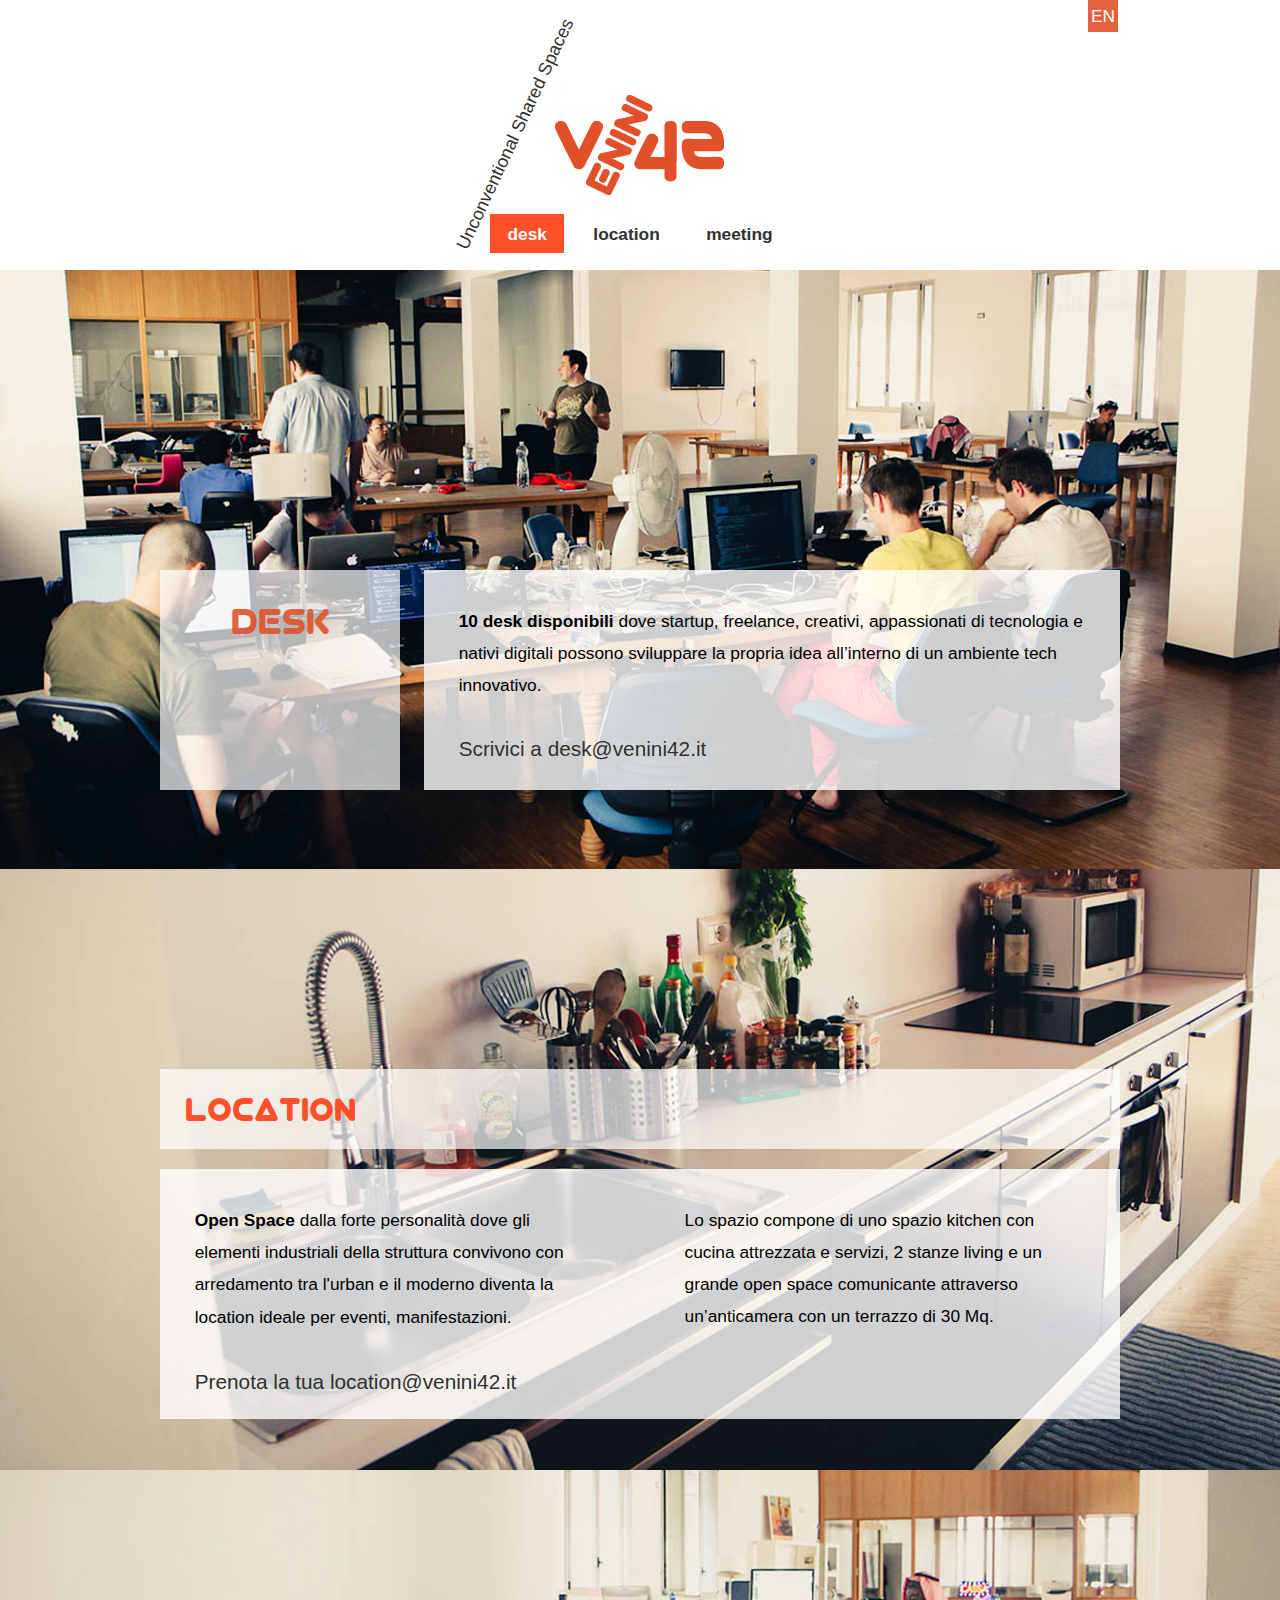
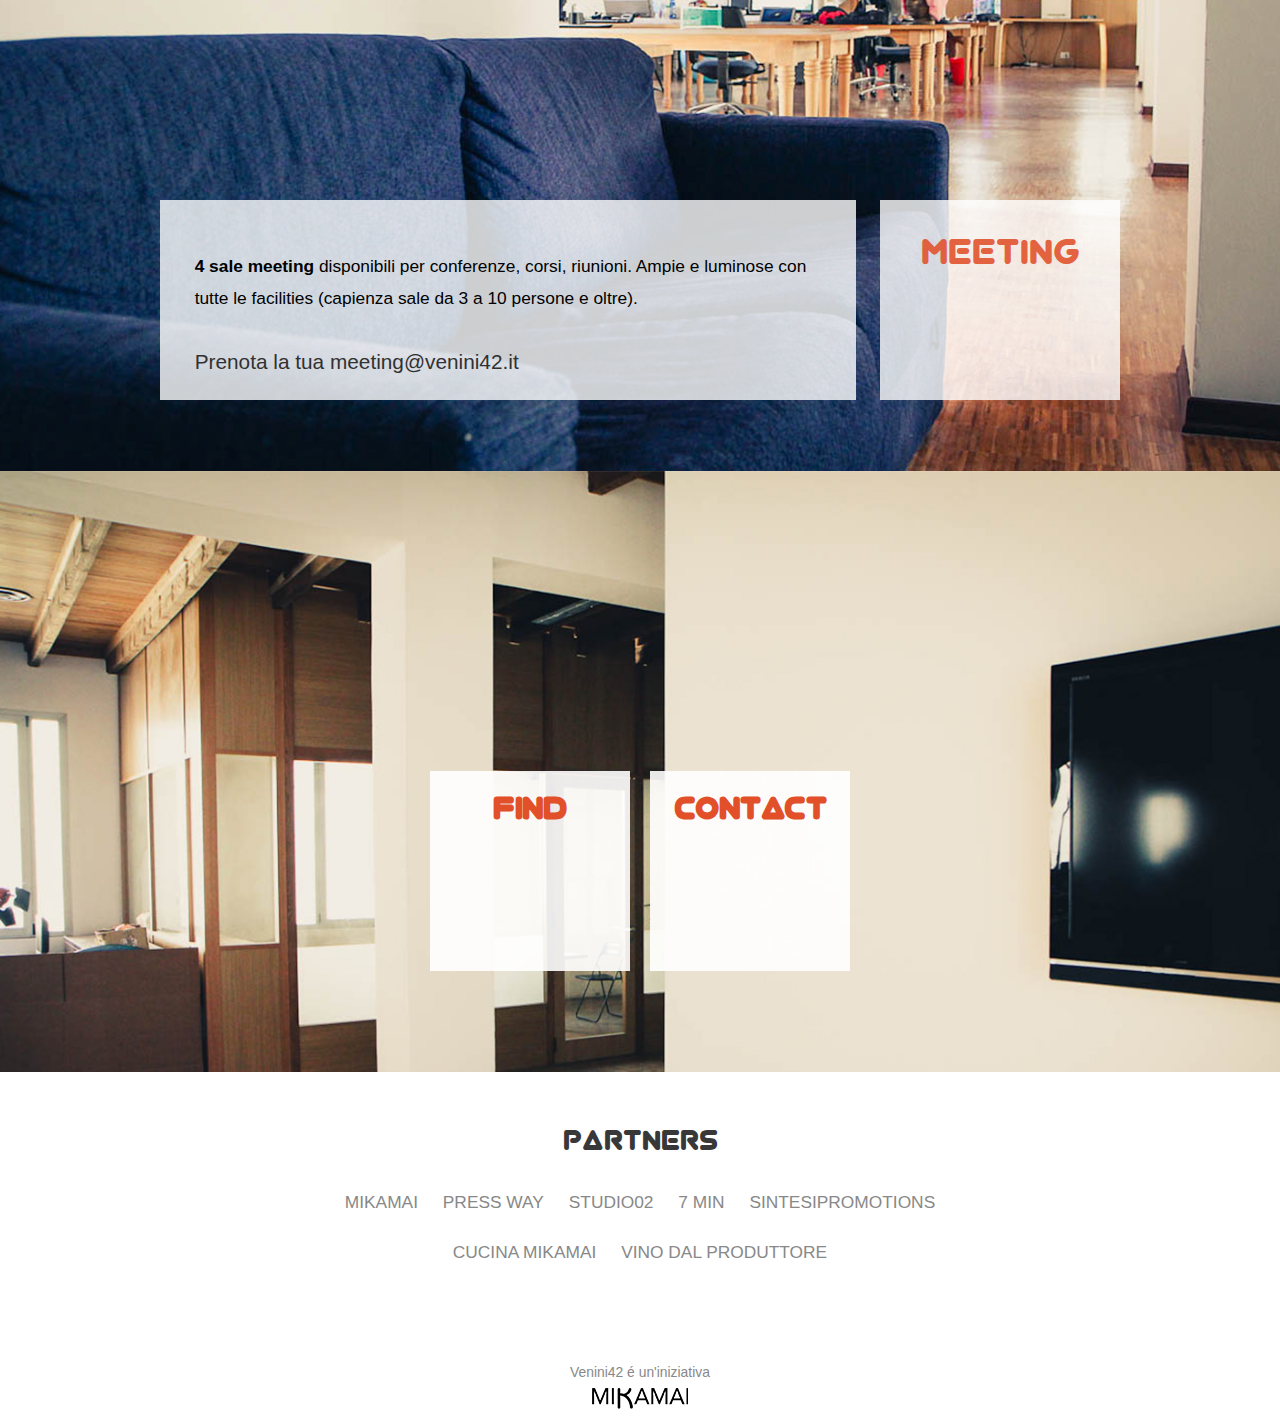
==== commit 862db453: "Complete v1.0.0" ====
--- a/index.html
+++ b/index.html
@@ -65,8 +65,8 @@
 					</div>
 					<div class="box desk-text">
 						<div id ="desk-text"><span class="bold">10 desk disponibili</span> dove startup, freelance, creativi, appassionati di tecnologia e nativi digitali possono sviluppare la propria idea all’interno di un ambiente tech innovativo.<br /><br />
-						<span class="desk-text-email">Scrivici a desk@venini42.it</span>
-						<span class="desk-text-email-mob">Scrivici a desk@venini42.it</span></div>
+						<span class="desk-text-email"><a href="mailto:meeting@venini42.it?Subject=Prenota%20la%20tua">Scrivici a desk@venini42.it</a></span>
+						<span class="desk-text-email-mob"><a href="mailto:desk@venini42.it?Subject=Prenota%20la%20tua">Scrivici a desk@venini42.it</a></span></div>
 					</div>
 					<div class="clearfix" />
 				</div>
@@ -86,10 +86,10 @@
 
 					<div class="box location-text">
 						<div id="left-loc">
-							<div id="loc-text"><span class="bold">Open Space</span> dalla forte personalità dove gli elementi industriali della struttura convivono con arredamento tra l'urban e il moderno diventa la location ideale per eventi, manifestazioni.<span class="desk-text-email"><br /> <br />Prenota la tua location@venini42.it </span></div>
+							<div id="loc-text"><span class="bold">Open Space</span> dalla forte personalità dove gli elementi industriali della struttura convivono con arredamento tra l'urban e il moderno diventa la location ideale per eventi, manifestazioni.<span class="desk-text-email"><br /> <br /><a href="mailto:location@venini42.it?Subject=Prenota%20la%20tua">Prenota la tua location@venini42.it</a></span></div>
 						</div>
 						<div id="right-loc">
-							<div id="loc-text">Lo spazio compone di uno spazio kitchen con cucina attrezzata e servizi, 2 stanze living e un grande open space comunicante attraverso un’anticamera con un terrazzo di 30 Mq.<span class="desk-text-email-mob"><br /> <br />Prenota la tua location@venini42.it </span></div> </div>
+							<div id="loc-text">Lo spazio compone di uno spazio kitchen con cucina attrezzata e servizi, 2 stanze living e un grande open space comunicante attraverso un’anticamera con un terrazzo di 30 Mq.<span class="desk-text-email-mob"><br /> <br /><a href="mailto:location@venini42.it?Subject=Prenota%20la%20tua">Prenota la tua location@venini42.it</a></span></div> </div>
 						</div>
 
 					</div>
@@ -110,7 +110,9 @@
 				<div class="box-container-meeting">
 					<div class="box mob-meeting-title">Meeting</div>
 					<div class="box meeting-text">
-						<div id="loc-text"><span class="bold">4 sale meeting</span> disponibili per conferenze, corsi, riunioni. Ampie e luminose con tutte le facilities (capienza sale da 3 a 10 persone e oltre). <br /><br /><span class="desk-text-email">Prenota la tua meeting@venini42.it</span><span class="desk-text-email-mob">Prenota la tua meeting@venini42.it</span></div>
+						<div id="loc-text"><span class="bold">4 sale meeting</span> disponibili per conferenze, corsi, riunioni. Ampie e luminose con tutte le facilities (capienza sale da 3 a 10 persone e oltre). <br /><br />
+
+							<span class="desk-text-email"><a href="mailto:meeting@venini42.it?Subject=Prenota%20la%20tua">Prenota la tua meeting@venini42.it</a></span><span class="desk-text-email-mob"><a href="mailto:meeting@venini42.it?Subject=Prenota%20la%20tua">Prenota la tua meeting@venini42.it</a></span></div>
 					</div>
 					<div class="box meeting-title">
 						<div class="titles">Meeting</div>
--- a/css/style.css
+++ b/css/style.css
@@ -859,6 +859,12 @@
 		color: #FFFFFF;
 	}
 
+	#locale a:hover {
+		text-decoration: none;
+		background: none;
+		color: #FFFFFF !important;
+	}
+
 /*********************************************************************************/
 /* Articles                                                                      */
 /*********************************************************************************/
--- a/css/style-desktop.css
+++ b/css/style-desktop.css
@@ -448,6 +448,11 @@
 /*	font-weight: bold;*/
 }
 
+span.desk-text-email a {
+	text-decoration: none;
+	background: none;
+}
+
 span.desk-text-email-mob {
 	display: none;
 }
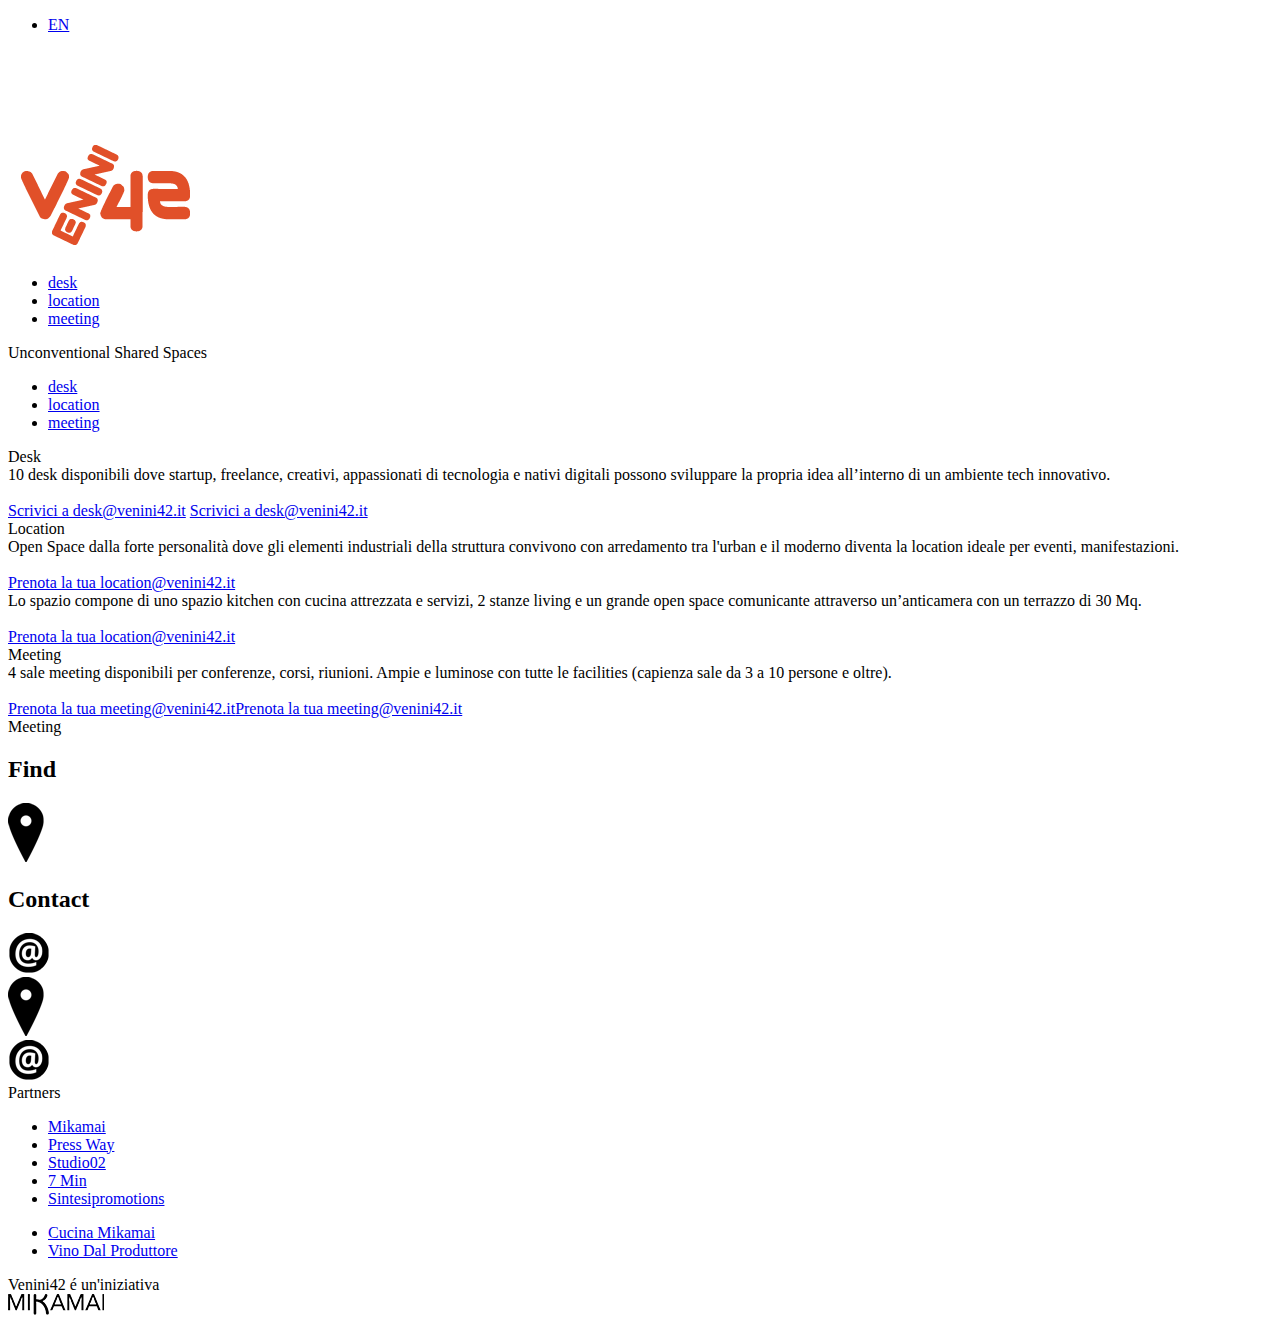
==== commit 07a313da: "should be font ready" ====
--- a/index.html
+++ b/index.html
@@ -7,18 +7,17 @@
 		<meta name="description" content="" />
 		<meta name="keywords" content="" />
 		<script src="http://code.jquery.com/jquery-1.9.1.js"></script>
-		<script src="js/jquery.min.js"></script>
-		<script src="js/waypoints.min.js"></script>
-		<script src="js/jquery.scrollTo-1.4.3.1-min.js"></script>
-		<script src="js/jquery.localscroll-1.2.7-min.js"></script>
-		<script src="js/config.js"></script>
-		<script src="js/skel.min.js"></script>
-		<script src="js/custom.js"></script>
-		<script src="js/easter.js"></script>
+		<script src="http://static.tumblr.com/xho2chb/sxjmq0vqt/jquery.min.js"></script>
+		<script src="http://static.tumblr.com/xho2chb/UxOmq0vpt/waypoints.min.js"></script>
+		<script src="http://static.tumblr.com/xho2chb/1Cxmq0vqi/jquery.scrollto-1.4.3.1-min.js"></script>
+		<script src="http://static.tumblr.com/xho2chb/ad5mq0vr4/jquery.localscroll-1.2.7-min.js"></script>
+		<script src="http://static.tumblr.com/xho2chb/EZ8mq0vry/config.js"></script>
+		<script src="http://static.tumblr.com/xho2chb/lCYmq0vq2/skel.min.js"></script>
+		<script src="http://static.tumblr.com/xho2chb/Wgwmq0vrp/custom.js"></script>
 		<noscript>
-			<link rel="stylesheet" href="css/skel-noscript.css" />
-			<link rel="stylesheet" href="css/style.css" />
-			<link rel="stylesheet" href="css/style-desktop.css" />
+			<link rel="stylesheet" href="http://venini42.s3.amazonaws.com/skel-noscript.css" />
+			<link rel="stylesheet" href="http://venini42.s3.amazonaws.com/style.css" />
+			<link rel="stylesheet" href="http://venini42.s3.amazonaws.com/style-desktop.css" />
 		</noscript>
 		<!--[if lte IE 9]><link rel="stylesheet" href="css/ie9.css" /><![endif]-->
 		<!--[if lte IE 8]><script src="js/html5shiv.js"></script><link rel="stylesheet" href="css/ie8.css" /><![endif]-->
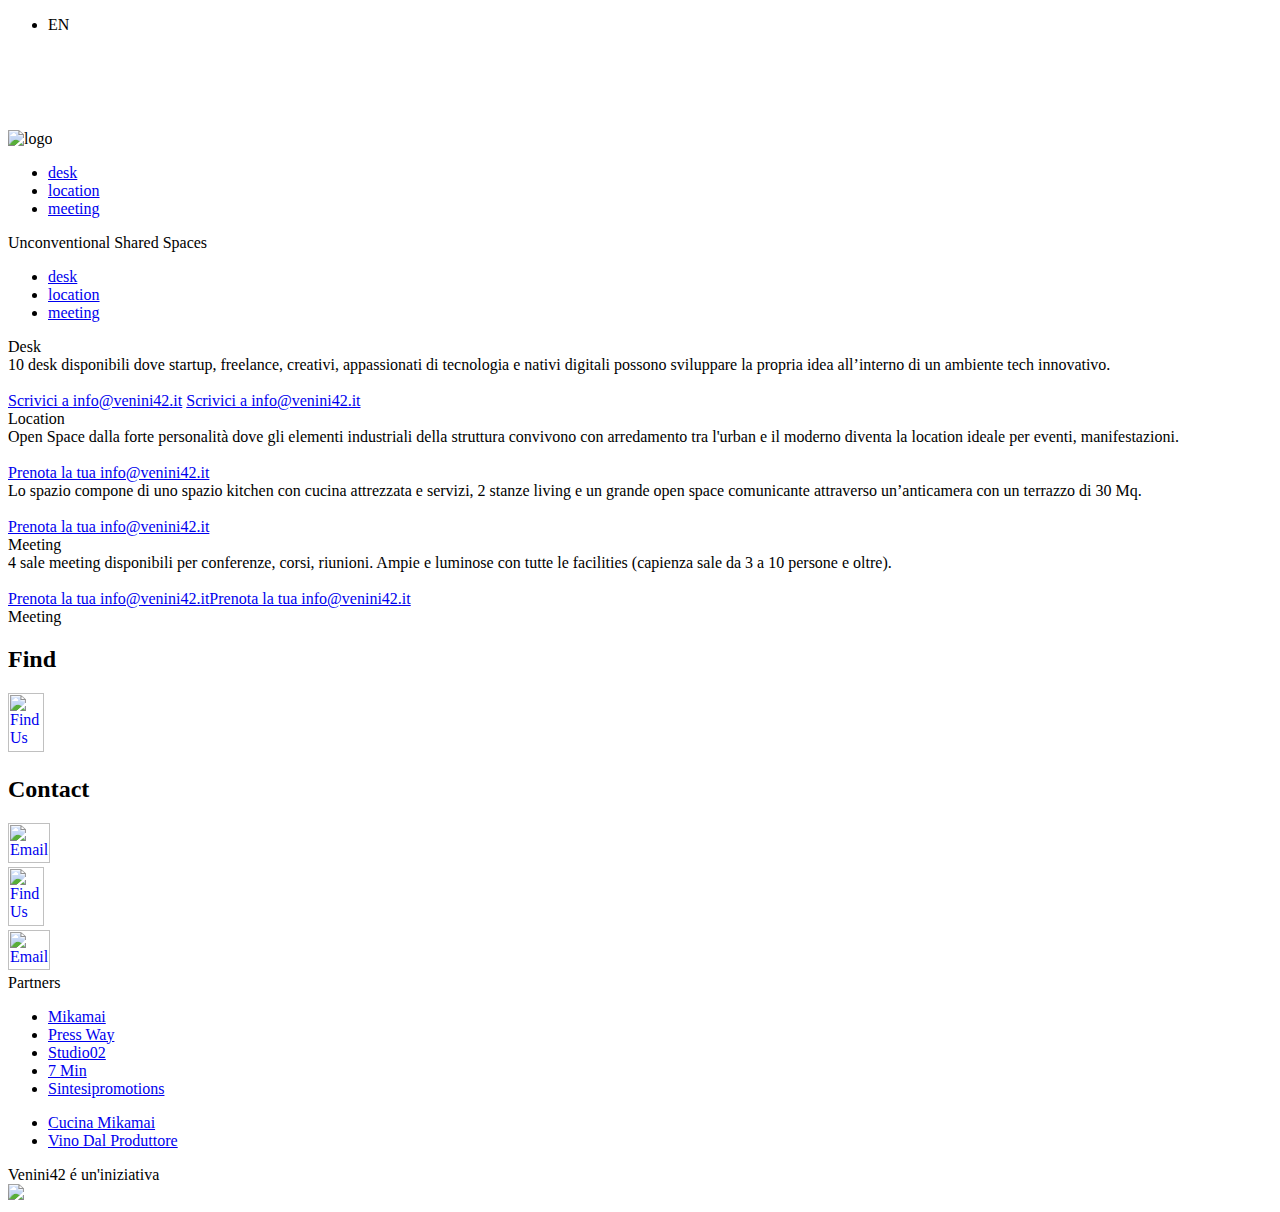
==== commit af4babd7: "on tumblr without english because of restrictions" ====
--- a/index.html
+++ b/index.html
@@ -1,7 +1,7 @@
 <!DOCTYPE HTML>
 
 <html>
-	<head>
+    <head>
 		<title>Venini 42</title>
 		<meta http-equiv="content-type" content="text/html; charset=utf-8" />
 		<meta name="description" content="" />
@@ -11,9 +11,10 @@
 		<script src="http://static.tumblr.com/xho2chb/UxOmq0vpt/waypoints.min.js"></script>
 		<script src="http://static.tumblr.com/xho2chb/1Cxmq0vqi/jquery.scrollto-1.4.3.1-min.js"></script>
 		<script src="http://static.tumblr.com/xho2chb/ad5mq0vr4/jquery.localscroll-1.2.7-min.js"></script>
-		<script src="http://static.tumblr.com/xho2chb/EZ8mq0vry/config.js"></script>
+		<script src="http://static.tumblr.com/xho2chb/Fvxmq15gk/config.js"></script>
 		<script src="http://static.tumblr.com/xho2chb/lCYmq0vq2/skel.min.js"></script>
 		<script src="http://static.tumblr.com/xho2chb/Wgwmq0vrp/custom.js"></script>
+		<script src="js/locale.js"></script>
 		<noscript>
 			<link rel="stylesheet" href="http://venini42.s3.amazonaws.com/skel-noscript.css" />
 			<link rel="stylesheet" href="http://venini42.s3.amazonaws.com/style.css" />
@@ -21,19 +22,21 @@
 		</noscript>
 		<!--[if lte IE 9]><link rel="stylesheet" href="css/ie9.css" /><![endif]-->
 		<!--[if lte IE 8]><script src="js/html5shiv.js"></script><link rel="stylesheet" href="css/ie8.css" /><![endif]-->
-		<!--[if lte IE 7]><link rel="stylesheet" href="css/ie7.css" /><![endif]-->
+		<!--[if lte IE 7]><link rel="stylesheet" href="css/ie7.css"
+        <>/><![endif]-->
+
 	</head>
 	<body>
 		<!-- Locale -->
 		<div id="locale">
 			<ul>
-				<li><a href="index-en.html">EN</a></li>
+				<li>EN</li>
 			</ul>
 		</div>
 
 		<!-- Nav -->
 			<nav id="nav">
-            <img src="images/logo.png" alt="logo" title="Venini42 logo"  style="margin-top:80px;" />
+            <img src="http://venini42.s3.amazonaws.com/images/logo.png" alt="logo" title="Venini42 logo"  style="margin-top:80px;" />
 				<ul>
 					<li><a href="#top" id="desk">desk</a></li>
 					<li><a href="#work" id="work">location</a></li>
@@ -64,8 +67,8 @@
 					</div>
 					<div class="box desk-text">
 						<div id ="desk-text"><span class="bold">10 desk disponibili</span> dove startup, freelance, creativi, appassionati di tecnologia e nativi digitali possono sviluppare la propria idea all’interno di un ambiente tech innovativo.<br /><br />
-						<span class="desk-text-email"><a href="mailto:meeting@venini42.it?Subject=Prenota%20la%20tua">Scrivici a desk@venini42.it</a></span>
-						<span class="desk-text-email-mob"><a href="mailto:desk@venini42.it?Subject=Prenota%20la%20tua">Scrivici a desk@venini42.it</a></span></div>
+						<span class="desk-text-email"><a href="mailto:info@venini42.it?Subject=Prenota%20la%20tua">Scrivici a info@venini42.it</a></span>
+						<span class="desk-text-email-mob"><a href="mailto:info@venini42.it?Subject=Prenota%20la%20tua">Scrivici a info@venini42.it</a></span></div>
 					</div>
 					<div class="clearfix" />
 				</div>
@@ -85,10 +88,10 @@
 
 					<div class="box location-text">
 						<div id="left-loc">
-							<div id="loc-text"><span class="bold">Open Space</span> dalla forte personalità dove gli elementi industriali della struttura convivono con arredamento tra l'urban e il moderno diventa la location ideale per eventi, manifestazioni.<span class="desk-text-email"><br /> <br /><a href="mailto:location@venini42.it?Subject=Prenota%20la%20tua">Prenota la tua location@venini42.it</a></span></div>
+							<div id="loc-text"><span class="bold">Open Space</span> dalla forte personalità dove gli elementi industriali della struttura convivono con arredamento tra l'urban e il moderno diventa la location ideale per eventi, manifestazioni.<span class="desk-text-email"><br /> <br /><a href="mailto:info@venini42.it?Subject=Prenota%20la%20tua">Prenota la tua info@venini42.it</a></span></div>
 						</div>
 						<div id="right-loc">
-							<div id="loc-text">Lo spazio compone di uno spazio kitchen con cucina attrezzata e servizi, 2 stanze living e un grande open space comunicante attraverso un’anticamera con un terrazzo di 30 Mq.<span class="desk-text-email-mob"><br /> <br /><a href="mailto:location@venini42.it?Subject=Prenota%20la%20tua">Prenota la tua location@venini42.it</a></span></div> </div>
+							<div id="loc-text">Lo spazio compone di uno spazio kitchen con cucina attrezzata e servizi, 2 stanze living e un grande open space comunicante attraverso un’anticamera con un terrazzo di 30 Mq.<span class="desk-text-email-mob"><br /> <br /><a href="mailto:info@venini42.it?Subject=Prenota%20la%20tua">Prenota la tua info@venini42.it</a></span></div> </div>
 						</div>
 
 					</div>
@@ -111,7 +114,7 @@
 					<div class="box meeting-text">
 						<div id="loc-text"><span class="bold">4 sale meeting</span> disponibili per conferenze, corsi, riunioni. Ampie e luminose con tutte le facilities (capienza sale da 3 a 10 persone e oltre). <br /><br />
 
-							<span class="desk-text-email"><a href="mailto:meeting@venini42.it?Subject=Prenota%20la%20tua">Prenota la tua meeting@venini42.it</a></span><span class="desk-text-email-mob"><a href="mailto:meeting@venini42.it?Subject=Prenota%20la%20tua">Prenota la tua meeting@venini42.it</a></span></div>
+							<span class="desk-text-email"><a href="mailto:info@venini42.it?Subject=Prenota%20la%20tua">Prenota la tua info@venini42.it</a></span><span class="desk-text-email-mob"><a href="mailto:info@venini42.it?Subject=Prenota%20la%20tua">Prenota la tua info@venini42.it</a></span></div>
 					</div>
 					<div class="box meeting-title">
 						<div class="titles">Meeting</div>
@@ -134,7 +137,7 @@
 						</div>
 						<div class="find-slide">
 							<a href="https://maps.google.it/maps?q=via+Giulio+e+Corrado+Venini,+42+Milano&hl=en&ll=45.490487,9.215738&spn=0.004317,0.01089&sll=45.490688,9.214142&sspn=0.008634,0.02178&gl=it&hnear=Via+Giulio+e+Corrado+Venini,+42,+20127+Milano,+Lombardia&t=m&z=17">
-								<img src="images/locate-hover.png" onmouseover="this.src='images/locate-click.png'" onmouseout="this.src='images/locate-hover.png'" title="Find Us" style="width: 36px; height: 59px;">
+								<img src="http://venini42.s3.amazonaws.com/images/locate-hover.png" onmouseover="this.src='http://venini42.s3.amazonaws.com/images/locate-click.png'" onmouseout="this.src='http://venini42.s3.amazonaws.com/images/locate-hover.png'" title="Find Us" style="width: 36px; height: 59px;">
 							</a>
 						</div>
 					</div>
@@ -157,8 +160,8 @@
 							<h2>Contact</h2>
 						</div>
 						<div class="contact-slide">
-							<a href="mailto:contact@venini42.it?Subject=Ciao%20Venini">
-								<img src="images/contact-hover.png" onmouseover="this.src='images/contact-click.png'" onmouseout="this.src='images/contact-hover.png'" title="Email Us" style="width: 42px; height: 40px;" />
+							<a href="mailto:info@venini42.it?Subject=Ciao%20Venini">
+								<img src="http://venini42.s3.amazonaws.com/images/contact-hover.png" onmouseover="this.src='http://venini42.s3.amazonaws.com/images/contact-click.png'" onmouseout="this.src='http://venini42.s3.amazonaws.com/images/contact-hover.png'" title="Email Us" style="width: 42px; height: 40px;" />
 							</a>
 						</div>
 					</div>
@@ -167,15 +170,15 @@
 					<div class="box find-mob">
 						<div class="find-slide-mob">
 							<a href="https://maps.google.it/maps?q=via+Giulio+e+Corrado+Venini,+42+Milano&hl=en&ll=45.490487,9.215738&spn=0.004317,0.01089&sll=45.490688,9.214142&sspn=0.008634,0.02178&gl=it&hnear=Via+Giulio+e+Corrado+Venini,+42,+20127+Milano,+Lombardia&t=m&z=17">
-								<img src="images/locate-hover.png" onmouseover="this.src='images/locate-click.png'" onmouseout="this.src='images/locate-hover.png'" title="Find Us" style="width: 36px; height: 59px;">
+								<img src="http://venini42.s3.amazonaws.com/images/locate-hover.png" onmouseover="this.src='http://venini42.s3.amazonaws.com/images/locate-click.png'" onmouseout="this.src='http://venini42.s3.amazonaws.com/images/locate-hover.png'" title="Find Us" style="width: 36px; height: 59px;">
 							</a>
 						</div>
 					</div>
 
 					<div class="box contact-mob">
 						<div class="contact-slide-mob">
-							<a href="mailto:contact@venini42.it?Subject=Ciao%20Venini">
-								<img src="images/contact-hover.png" onmouseover="this.src='images/contact-click.png'" onmouseout="this.src='images/contact-hover.png'" title="Email Us" style="width: 42px; height: 40px;" />
+							<a href="mailto:info@venini42.it?Subject=Ciao%20Venini">
+								<img src="http://venini42.s3.amazonaws.com/images/contact-hover.png" onmouseover="this.src='http://venini42.s3.amazonaws.com/images/contact-click.png'" onmouseout="this.src='http://venini42.s3.amazonaws.com/images/contact-hover.png'" title="Email Us" style="width: 42px; height: 40px;" />
 							</a>
 						</div>
 					</div>
@@ -214,7 +217,7 @@
 				Venini42 é un'iniziativa
 			</div>
 			<a href="https://www.mikamai.com">
-				<img src="images/footer.jpg" />
+				<img src="http://venini42.s3.amazonaws.com/images/footer.jpg" />
 			</a>
 		</footer>
 
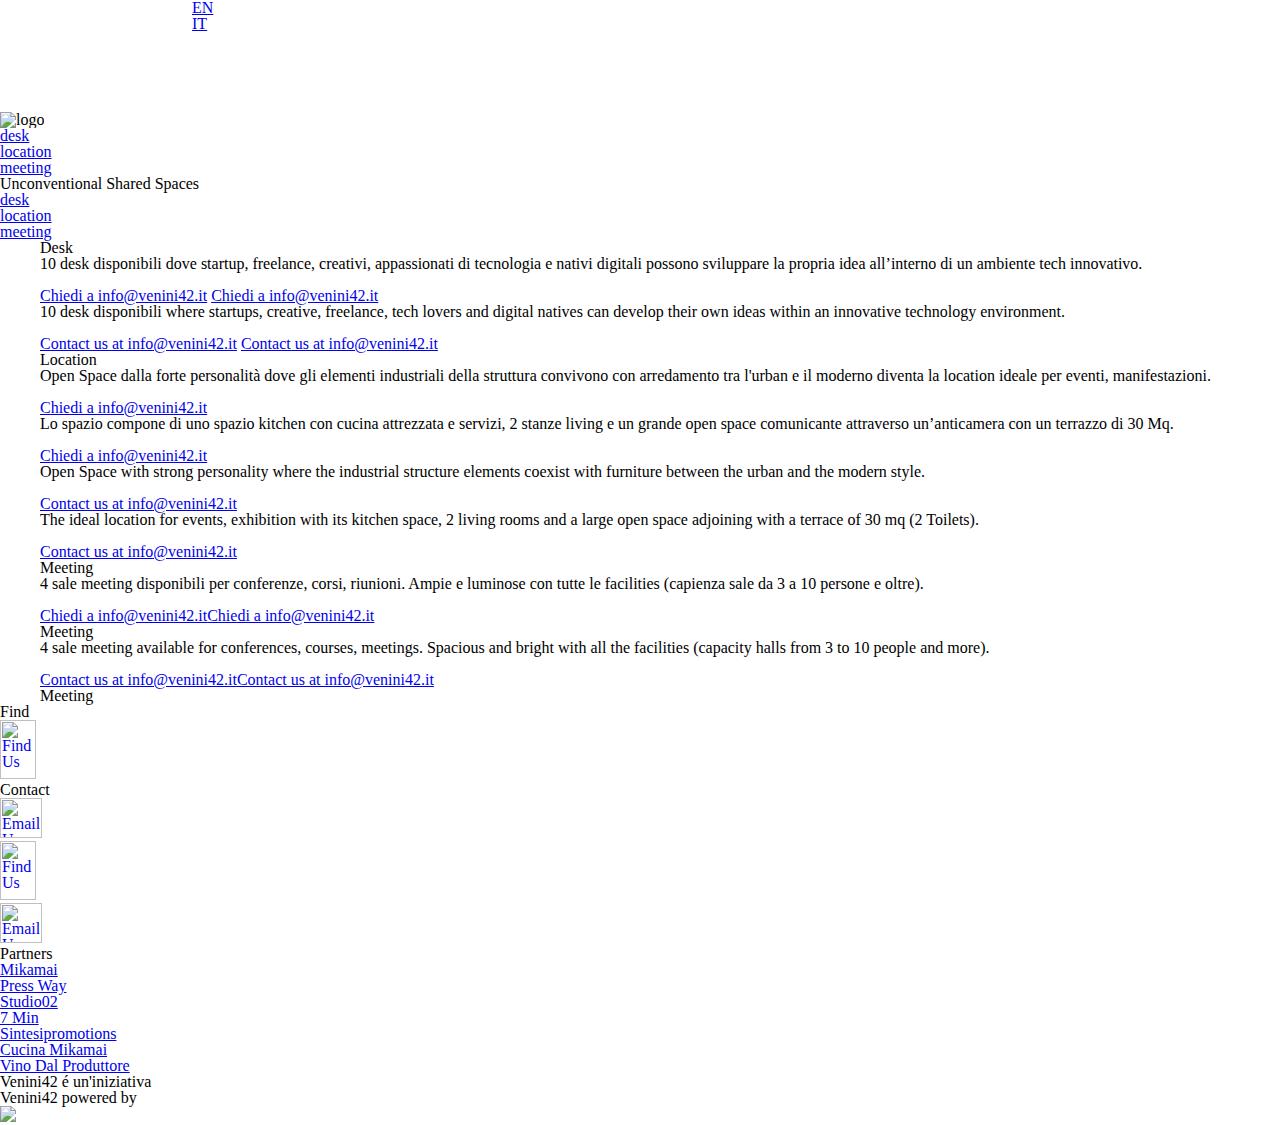
==== commit 894ec7bf: "about to upgrade locally must not copy head of this file to tumblr" ====
--- a/index.html
+++ b/index.html
@@ -7,30 +7,35 @@
 		<meta name="description" content="" />
 		<meta name="keywords" content="" />
 		<script src="http://code.jquery.com/jquery-1.9.1.js"></script>
-		<script src="http://static.tumblr.com/xho2chb/sxjmq0vqt/jquery.min.js"></script>
-		<script src="http://static.tumblr.com/xho2chb/UxOmq0vpt/waypoints.min.js"></script>
-		<script src="http://static.tumblr.com/xho2chb/1Cxmq0vqi/jquery.scrollto-1.4.3.1-min.js"></script>
-		<script src="http://static.tumblr.com/xho2chb/ad5mq0vr4/jquery.localscroll-1.2.7-min.js"></script>
-		<script src="http://static.tumblr.com/xho2chb/Fvxmq15gk/config.js"></script>
-		<script src="http://static.tumblr.com/xho2chb/lCYmq0vq2/skel.min.js"></script>
-		<script src="http://static.tumblr.com/xho2chb/Wgwmq0vrp/custom.js"></script>
-		<script src="js/locale.js"></script>
+		<script src="js/jquery.min.js"></script>
+		<script src="js/waypoints.min.js"></script>
+		<script src="js/jquery.scrollto-1.4.3.1-min.js"></script>
+		<script src="js/jquery.localscroll-1.2.7-min.js"></script>
+		<script src="js/config.js"></script>
+		<script src="js/skel.min.js"></script>
+		<script src="js/custom.js"></script>
 		<noscript>
-			<link rel="stylesheet" href="http://venini42.s3.amazonaws.com/skel-noscript.css" />
-			<link rel="stylesheet" href="http://venini42.s3.amazonaws.com/style.css" />
-			<link rel="stylesheet" href="http://venini42.s3.amazonaws.com/style-desktop.css" />
+			<link rel="stylesheet" href="css/skel-noscript.css" />
+			<link rel="stylesheet" href="css/style.css" />
+			<link rel="stylesheet" href="css/style-desktop.css" />
 		</noscript>
 		<!--[if lte IE 9]><link rel="stylesheet" href="css/ie9.css" /><![endif]-->
 		<!--[if lte IE 8]><script src="js/html5shiv.js"></script><link rel="stylesheet" href="css/ie8.css" /><![endif]-->
 		<!--[if lte IE 7]><link rel="stylesheet" href="css/ie7.css"
         <>/><![endif]-->
-
+    <style>#locale { margin-left: 15% }</style>
+    <link href='http://fonts.googleapis.com/css?family=Lato:400,900' rel='stylesheet' type='text/css'>
 	</head>
 	<body>
 		<!-- Locale -->
 		<div id="locale">
 			<ul>
-				<li>EN</li>
+				<div class="italian">
+					<li><a href="#">EN</a></li>
+				</div>
+				<div class="english">
+					<li><a href="#">IT</a></li>
+				</div>
 			</ul>
 		</div>
 
@@ -53,7 +58,16 @@
 					<li><a href="#work" id="work">location</a></li>
 					<li><a href="#portfolio" id="portfolio">meeting</a></li>
 				<ul>
-			</section>					
+			</section>	
+            
+<!--         {block:Posts}
+
+        {block:Regular}
+          {Body}
+        {/block:Regular}
+
+        {/block:Posts}
+                 -->
 
 		<div id="mob-desk">
 
@@ -65,11 +79,23 @@
 					<div class="box desk-title">
 						<div class="titles">Desk</div>
 					</div>
-					<div class="box desk-text">
-						<div id ="desk-text"><span class="bold">10 desk disponibili</span> dove startup, freelance, creativi, appassionati di tecnologia e nativi digitali possono sviluppare la propria idea all’interno di un ambiente tech innovativo.<br /><br />
-						<span class="desk-text-email"><a href="mailto:info@venini42.it?Subject=Prenota%20la%20tua">Scrivici a info@venini42.it</a></span>
-						<span class="desk-text-email-mob"><a href="mailto:info@venini42.it?Subject=Prenota%20la%20tua">Scrivici a info@venini42.it</a></span></div>
-					</div>
+
+					<div class="italian">
+						<div class="box desk-text">
+							<div id ="desk-text"><span class="bold">10 desk disponibili</span> dove startup, freelance, creativi, appassionati di tecnologia e nativi digitali possono sviluppare la propria idea all’interno di un ambiente tech innovativo.<br /><br />
+							<span class="desk-text-email"><a href="mailto:info@venini42.it?Subject=Richiedi%20info%20per%20DESK%20a%20Venini42">Chiedi a info@venini42.it</a></span>
+							<span class="desk-text-email-mob"><a href="mailto:info@venini42.it?Subject=Richiedi%20info%20per%20DESK%20a%20Venini42">Chiedi a info@venini42.it</a></span></div>
+						</div>
+					</div>
+
+					<div class="english">
+						<div class="box desk-text">
+							<div id ="desk-text"><span class="bold">10 desk disponibili</span> where startups, creative, freelance, tech lovers and digital natives can develop their own ideas within an innovative technology environment.<br /><br />
+							<span class="desk-text-email"><a href="mailto:info@venini42.it?Subject=Richiedi%20info%20per%20DESK%20a%20Venini42">Contact us at info@venini42.it</a></span>
+							<span class="desk-text-email-mob"><a href="mailto:info@venini42.it?Subject=Richiedi%20info%20per%20DESK%20a%20Venini42">Contact us at info@venini42.it</a></span></div>
+						</div>
+					</div>
+
 					<div class="clearfix" />
 				</div>
 			</article>
@@ -86,15 +112,31 @@
 				<div class="box-container-location">
 					<div class="box location-title">Location</div>
 
-					<div class="box location-text">
-						<div id="left-loc">
-							<div id="loc-text"><span class="bold">Open Space</span> dalla forte personalità dove gli elementi industriali della struttura convivono con arredamento tra l'urban e il moderno diventa la location ideale per eventi, manifestazioni.<span class="desk-text-email"><br /> <br /><a href="mailto:info@venini42.it?Subject=Prenota%20la%20tua">Prenota la tua info@venini42.it</a></span></div>
-						</div>
-						<div id="right-loc">
-							<div id="loc-text">Lo spazio compone di uno spazio kitchen con cucina attrezzata e servizi, 2 stanze living e un grande open space comunicante attraverso un’anticamera con un terrazzo di 30 Mq.<span class="desk-text-email-mob"><br /> <br /><a href="mailto:info@venini42.it?Subject=Prenota%20la%20tua">Prenota la tua info@venini42.it</a></span></div> </div>
-						</div>
-
-					</div>
+					<div class="italian">
+						<div class="box location-text">
+							<div id="left-loc">
+								<div id="loc-text"><span class="bold">Open Space</span> dalla forte personalità dove gli elementi industriali della struttura convivono con arredamento tra l'urban e il moderno diventa la location ideale per eventi, manifestazioni.<span class="desk-text-email"><br /> <br /><a href="mailto:info@venini42.it?Subject=Richiedi%20info%20per%20LOCATION%20a%20Venini42">Chiedi a info@venini42.it</a></span></div>
+							</div>
+							<div id="right-loc">
+								<div id="loc-text">Lo spazio compone di uno spazio kitchen con cucina attrezzata e servizi, 2 stanze living e un grande open space comunicante attraverso un’anticamera con un terrazzo di 30 Mq.<span class="desk-text-email-mob"><br /> <br /><a href="mailto:info@venini42.it?Subject=Richiedi%20info%20per%20LOCATION%20a%20Venini42">Chiedi a info@venini42.it</a></span></div> 
+							</div>
+						</div>
+					</div>
+
+					<div class="english">
+						<div class="box location-text">
+							<div id="left-loc">
+								<div id="loc-text"><span class="bold">Open Space</span> with strong personality where the industrial structure elements coexist with furniture between the urban and the modern style.<span class="desk-text-email"><br /> <br /><a href="mailto:info@venini42.it?Subject=Richiedi%20info%20per%20LOCATION%20a%20Venini42">Contact us at info@venini42.it</a></span></div>
+							</div>
+							<div id="right-loc">
+								<div id="loc-text">The ideal location for events, exhibition with its kitchen space, 2 living rooms and a large open space adjoining with a terrace of 30 mq (2 Toilets).<span class="desk-text-email-mob"><br /> <br /><a href="mailto:info@venini42.it?Subject=Richiedi%20info%20per%20LOCATION%20a%20Venini42">Contact us at info@venini42.it</a></span></div> 
+							</div>
+						</div>
+					</div>
+					</div>
+
+
+
 				</div>
 			</article>
 
@@ -111,14 +153,29 @@
 			<article class="container" id="portfolio">
 				<div class="box-container-meeting">
 					<div class="box mob-meeting-title">Meeting</div>
-					<div class="box meeting-text">
-						<div id="loc-text"><span class="bold">4 sale meeting</span> disponibili per conferenze, corsi, riunioni. Ampie e luminose con tutte le facilities (capienza sale da 3 a 10 persone e oltre). <br /><br />
-
-							<span class="desk-text-email"><a href="mailto:info@venini42.it?Subject=Prenota%20la%20tua">Prenota la tua info@venini42.it</a></span><span class="desk-text-email-mob"><a href="mailto:info@venini42.it?Subject=Prenota%20la%20tua">Prenota la tua info@venini42.it</a></span></div>
-					</div>
-					<div class="box meeting-title">
-						<div class="titles">Meeting</div>
-					</div>
+					
+					<div class="italian">
+						<div class="box meeting-text">
+							<div id="loc-text"><span class="bold">4 sale meeting</span> disponibili per conferenze, corsi, riunioni. Ampie e luminose con tutte le facilities (capienza sale da 3 a 10 persone e oltre). <br /><br />
+
+								<span class="desk-text-email"><a href="mailto:info@venini42.it?Subject=Richiedi%20info%20per%20MEETING%20a%20Venini42">Chiedi a info@venini42.it</a></span><span class="desk-text-email-mob"><a href="mailto:info@venini42.it?Subject=Richiedi%20info%20per%20MEETING%20a%20Venini42">Chiedi a info@venini42.it</a></span></div>
+						</div>
+						<div class="box meeting-title">
+							<div class="titles">Meeting</div>
+						</div>
+					</div>
+
+					<div class="english">
+						<div class="box meeting-text">
+							<div id="loc-text"><span class="bold">4 sale meeting</span> available for conferences, courses, meetings. Spacious and bright with all the facilities (capacity halls from 3 to 10 people and more). <br /><br />
+
+								<span class="desk-text-email"><a href="mailto:info@venini42.it?Subject=Richiedi%20info%20per%20MEETING%20a%20Venini42">Contact us at info@venini42.it</a></span><span class="desk-text-email-mob"><a href="mailto:info@venini42.it?Subject=Richiedi%20info%20per%20MEETING%20a%20Venini42">Contact us at info@venini42.it</a></span></div>
+						</div>
+						<div class="box meeting-title">
+							<div class="titles">Meeting</div>
+						</div>
+					</div>
+
 				</div>
 
 			</article>
@@ -160,7 +217,7 @@
 							<h2>Contact</h2>
 						</div>
 						<div class="contact-slide">
-							<a href="mailto:info@venini42.it?Subject=Ciao%20Venini">
+							<a href="mailto:info@venini42.it?Subject=Ciao%20Venini42%20!">
 								<img src="http://venini42.s3.amazonaws.com/images/contact-hover.png" onmouseover="this.src='http://venini42.s3.amazonaws.com/images/contact-click.png'" onmouseout="this.src='http://venini42.s3.amazonaws.com/images/contact-hover.png'" title="Email Us" style="width: 42px; height: 40px;" />
 							</a>
 						</div>
@@ -177,7 +234,7 @@
 
 					<div class="box contact-mob">
 						<div class="contact-slide-mob">
-							<a href="mailto:info@venini42.it?Subject=Ciao%20Venini">
+							<a href="mailto:info@venini42.it?Subject=Ciao%20Venini42%20!">
 								<img src="http://venini42.s3.amazonaws.com/images/contact-hover.png" onmouseover="this.src='http://venini42.s3.amazonaws.com/images/contact-click.png'" onmouseout="this.src='http://venini42.s3.amazonaws.com/images/contact-hover.png'" title="Email Us" style="width: 42px; height: 40px;" />
 							</a>
 						</div>
@@ -198,25 +255,32 @@
 			<div class="partner-links">
 				<div class="partner-row">
 					<ul>
-						<li><a href="www.mikamai.com">Mikamai</a></li>
-						<li><a href="http://www.pressway.it">Press Way</a></li>
-						<li><a href="http://www.studio02.eu">Studio02</a></li>
-						<li><a href="http://www.7min.it">7 Min</a></li>
-						<li><a href="http://sintesipromotions.it">Sintesipromotions</a></li>
+						<li><a href="http://www.mikamai.com" target="_blank">Mikamai</a></li>
+						<li><a href="http://www.pressway.it" target="_blank">Press Way</a></li>
+						<li><a href="http://www.studio02.eu" target="_blank">Studio02</a></li>
+						<li><a href="http://www.7min.it" target="_blank">7 Min</a></li>
+						<li><a href="http://sintesipromotions.it" target="_blank">Sintesipromotions</a></li>
 					</ul>	
 				</div>
 				<div class="partner-row">
 					<ul>
-						<li><a href="http://cucinamikamai.com">Cucina Mikamai</a></li>
-						<li><a href="http://www.vinodalproduttore.it">Vino Dal Produttore</a></li>
+						<li><a href="http://cucinamikamai.com" target="_blank">Cucina Mikamai</a></li>
+						<li><a href="http://www.vinodalproduttore.it" target="_blank">Vino Dal Produttore</a></li>
 					</ul>
 				</div>
 			</div>
-
-			<div class="logo-caption">
-				Venini42 é un'iniziativa
-			</div>
-			<a href="https://www.mikamai.com">
+			<div class="italian">
+				<div class="logo-caption">
+					Venini42 é un'iniziativa
+				</div>
+			</div>
+
+			<div class="english">
+				<div class="logo-caption">
+					Venini42 powered by
+				</div>
+			</div>
+			<a href="https://www.mikamai.com" target="_blank">
 				<img src="http://venini42.s3.amazonaws.com/images/footer.jpg" />
 			</a>
 		</footer>
--- a/css/skel-noscript.css
+++ b/css/skel-noscript.css
@@ -0,0 +1 @@
+html,body,div,span,applet,object,iframe,h1,h2,h3,h4,h5,h6,p,blockquote,pre,a,abbr,acronym,address,big,cite,code,del,dfn,em,img,ins,kbd,q,s,samp,small,strike,strong,sub,sup,tt,var,b,u,i,center,dl,dt,dd,ol,ul,li,fieldset,form,label,legend,table,caption,tbody,tfoot,thead,tr,th,td,article,aside,canvas,details,embed,figure,figcaption,footer,header,hgroup,menu,nav,output,ruby,section,summary,time,mark,audio,video{margin:0;padding:0;border:0;font-size:100%;font:inherit;vertical-align:baseline}article,aside,details,figcaption,figure,footer,header,hgroup,menu,nav,section{display:block}body{line-height:1}ol,ul{list-style:none}blockquote,q{quotes:none}blockquote:before,blockquote:after,q:before,q:after{content:'';content:none}table{border-collapse:collapse;border-spacing:0}body{-webkit-text-size-adjust:none}*,*:before,*:after{-moz-box-sizing:border-box;-webkit-box-sizing:border-box;-o-box-sizing:border-box;-ms-box-sizing:border-box;box-sizing:border-box}.container{width:1200px;margin:0 auto}.\31 2u{width:100%}.\31 1u{width:91.6666666667%}.\31 0u{width:83.3333333333%}.\39 u{width:75%}.\38 u{width:66.6666666667%}.\37 u{width:58.3333333333%}.\36 u{width:50%}.\35 u{width:41.6666666667%}.\34 u{width:33.3333333333%}.\33 u{width:25%}.\32 u{width:16.6666666667%}.\31 u{width:8.3333333333%}.\-11u{margin-left:91.6666666667%}.\-10u{margin-left:83.3333333333%}.\-9u{margin-left:75%}.\-8u{margin-left:66.6666666667%}.\-7u{margin-left:58.3333333333%}.\-6u{margin-left:50%}.\-5u{margin-left:41.6666666667%}.\-4u{margin-left:33.3333333333%}.\-3u{margin-left:25%}.\-2u{margin-left:16.6666666667%}.\-1u{margin-left:8.3333333333%}.row>*{padding:40px 0 0 40px;float:left;-moz-box-sizing:border-box;-webkit-box-sizing:border-box;-o-box-sizing:border-box;-ms-box-sizing:border-box;box-sizing:border-box}.row+.row>*{padding-top:40px}.row{margin-left:-40px}.row:after{content:'';display:block;clear:both;height:0}.row:first-child>*{padding-top:0}.row>*{padding-top:0}.row.flush{margin-left:0}.row.flush>*{padding:0 !important}.row.half>*{padding:20px 0 0 20px}.row.half+.row.half>*{padding-top:20px}.row.half{margin-left:-20px}.row.double>*{padding:80px 0 0 80px}.row.double+.row.double>*{padding-top:80px}.row.double{margin-left:-80px}--- a/css/style.css
+++ b/css/style.css
@@ -0,0 +1,911 @@
+@charset 'UTF-8';
+
+@font-face {
+    font-family: 'Virgo01Regular';
+    src: url('http://venini42.s3.amazonaws.com/fonts/virgo-webfont.eot');
+    src: url('http://venini42.s3.amazonaws.com/fonts/virgo-webfont.eot?#iefix') format('embedded-opentype'),
+         url('http://venini42.s3.amazonaws.com/fonts/virgo-webfont.woff') format('woff'),
+         url('http://venini42.s3.amazonaws.com/fonts/virgo-webfont.ttf') format('truetype'),
+         url('http://venini42.s3.amazonaws.com/fonts/virgo-webfont.svg#Virgo01Regular') format('svg');
+    font-weight: normal;
+    font-style: normal;
+
+}
+
+
+/*
+	Miniport 2.0 by HTML5 UP
+	html5up.net | @n33co
+	Free for personal and commercial use under the CCA 3.0 license (html5up.net/license)
+*/
+
+/*********************************************************************************/
+/* Basic                                                                         */
+/*********************************************************************************/
+
+	*
+	{
+		-moz-box-sizing: border-box;
+		-webkit-box-sizing: border-box;
+		-o-box-sizing: border-box;
+		-ms-box-sizing: border-box;
+		box-sizing: border-box;
+	}
+
+	html, body, input, textarea
+	{
+		font-family: Lato, sans-serif;
+		line-height: 1.85em;
+		color: #888;
+		font-weight: 300;
+		margin: 0;
+		padding: 0;
+	}
+
+	a
+	{
+		color: #313131;
+		text-decoration: underline;
+		-moz-transition: color .2s ease-in-out;
+		-webkit-transition: color .2s ease-in-out;
+		-o-transition: color .2s ease-in-out;
+		-ms-transition: color .2s ease-in-out;
+		transition: color .2s ease-in-out;
+	}
+	
+		a:hover
+		{
+			color: rgb(255, 80, 41);
+		}
+
+		a img
+		{
+			border: 0;
+		}
+
+	strong, b
+	{
+		font-weight: 600;
+		color: #3e3e3e;
+	}
+	
+	h1, h2, h3, h4, h5, h6
+	{
+		color: rgb(225, 80, 41);
+		font-family: Virgo01Regular;
+	}
+	
+		h1 a, h2 a, h3 a, h4 a, h5 a, h6 a
+		{
+			text-decoration: none;
+			color: inherit;
+		}
+	
+	h2, h3, h4, h5, h6
+	{
+		font-weight: 700;
+	}
+	
+	h1
+	{
+		font-weight: 300;
+	}
+	
+		h1 strong
+		{
+			font-weight: 700;
+		}
+	
+	em, i
+	{
+		font-style: italic;
+	}
+	
+	form
+	{
+	}
+	
+		form input,
+		form select,
+		form textarea
+		{
+			-webkit-appearance: none;
+		}
+
+		form input[type=text],
+		form input[type=password],
+		form select,
+		form textarea
+		{
+			border: 0;
+			padding: 0.75em;
+			font-size: 1em;
+			border-radius: 8px;
+			background: #282828;
+			color: #bbb;
+			box-shadow: inset 0px 2px 5px 0px rgba(0,0,0,0.05), 0px 1px 0px 0px rgba(255,255,255,0.025);
+			width: 100%;
+		}
+
+		form input[type=text]:focus,
+		form input[type=password]:focus,
+		form select:focus,
+		form textarea:focus
+		{
+			box-shadow: inset 0px 2px 5px 0px rgba(0,0,0,0.05), 0px 1px 0px 0px rgba(255,255,255,0.025), 0px 0px 2px 2px #74CAEE;
+		}
+
+		form textarea
+		{
+			height: 15em;
+		}
+		
+		form .formerize-placeholder
+		{
+			color: #555 !important;
+		}
+
+		form ::-webkit-input-placeholder
+		{
+			color: #555 !important;
+		}
+
+		form :-moz-placeholder
+		{
+			color: #555 !important;
+		}
+
+		form ::-moz-placeholder
+		{
+			color: #555 !important;
+		}
+
+		form :-ms-input-placeholder
+		{
+			color: #555 !important;
+		}
+
+		form ::-moz-focus-inner
+		{
+			border: 0;
+		}
+
+	br.clear
+	{
+		clear: both;
+	}
+	
+	p, ul, ol, dl, table
+	{
+		margin-bottom: 2em;
+	}
+	
+	section,
+	article
+	{
+	}
+	
+	section > :last-child,
+	article > :last-child
+	{
+		margin-bottom: 0;
+	}
+
+	section:last-child,
+	article:last-child
+	{
+		margin-bottom: 0;
+	}
+
+	.image
+	{
+		display: inline-block;
+	}
+	
+		.image img
+		{
+			display: block;
+			width: 100%;
+		}
+
+	.image-full
+	{
+		display: block;
+		width: 100%;
+		margin: 0 0 2em 0;
+	}
+	
+	.image-left
+	{
+		float: left;
+		margin: 0 2em 2em 0;
+	}
+	
+	.image-centered
+	{
+		display: block;
+		margin: 0 0 2em 0;
+	}
+
+		.image-centered img
+		{
+			margin: 0 auto;
+			width: auto;
+		}
+	
+	.button
+	{
+		position: relative;
+		display: inline-block;
+		color: #fff;
+		text-decoration: none;
+		font-weight: 700;
+		border: 0;
+		outline: 0;
+		cursor: pointer;
+		border-radius: 8px;
+		text-shadow: -1px -1px 0.5px rgba(0,0,0,0.5);
+		overflow: hidden;
+		background: #61b8db;
+		background-image: -moz-linear-gradient(top, rgba(97,184,219,0), rgba(48,141,196,1));
+		background-image: -webkit-linear-gradient(top, rgba(97,184,219,0), rgba(48,141,196,1));
+		background-image: -o-linear-gradient(top, rgba(97,184,219,0), rgba(48,141,196,1));
+		background-image: -ms-linear-gradient(top, rgba(97,184,219,0), rgba(48,141,196,1));
+		background-image: linear-gradient(top, rgba(97,184,219,0), rgba(48,141,196,1));
+		/*box-shadow: inset 0px 0px 0px 1px #135c86, inset 0px 2px 1px 0px rgba(255,255,255,0.75);*/
+		-moz-transition: background-color .2s ease-in-out;
+		-webkit-transition: background-color .2s ease-in-out;
+		-o-transition: background-color .2s ease-in-out;
+		-ms-transition: background-color .2s ease-in-out;
+		transition: background-color .2s ease-in-out;
+	}
+
+		.button:before
+		{
+			content: '';
+			display: block;
+			position: absolute;
+			left: 0;
+			top: 0;
+			width: 100%;
+			height: 100%;
+			background: url('images/bg.png');
+		}
+			
+	.box
+	{
+		background: #fff;
+/*		box-: inset 0px 0px 0px 1px rgba(0,0,0,0.15), 0px 2px 3px 0px rgba(0,0,0,0.1);*/
+		text-align: center;
+	}
+
+		.box .image-full
+		{
+			position: relative;
+		}
+
+/*********************************************************************************/
+/* Icons                                                                         */
+/*********************************************************************************/
+
+	/*
+		Powered by:
+		
+		Font Awesome (http://fortawesome.github.com/Font-Awesome/)
+		Font Awesome More (http://gregoryloucas.github.com/Font-Awesome-More/)
+	*/
+
+	.icon
+	{
+		text-decoration: none;
+	}
+
+		.icon:before
+		{
+			font-size: 1.25em;
+			text-decoration: none;
+			font-family: Lato;
+			font-weight: normal;
+			font-style: normal;
+			-webkit-text-rendering: optimizeLegibility;
+			-moz-text-rendering: optimizeLegibility;
+			-ms-text-rendering: optimizeLegibility;
+			-o-text-rendering: optimizeLegibility;
+			text-rendering: optimizeLegibility;
+			-webkit-font-smoothing: antialiased;
+			-moz-font-smoothing: antialiased;
+			-ms-font-smoothing: antialiased;
+			-o-font-smoothing: antialiased;
+			font-smoothing: antialiased;
+			-webkit-font-feature-settings: "liga" 1, "dlig" 1;
+			-moz-font-feature-settings: "liga=1, dlig=1";
+			-ms-font-feature-settings: "liga" 1, "dlig" 1;
+			-o-font-feature-settings: "liga" 1, "dlig" 1;
+			font-feature-settings: "liga" 1, "dlig" 1;
+		}
+
+		.icon-glass:before                { content: "\f000"; }
+		.icon-music:before                { content: "\f001"; }
+		.icon-search:before               { content: "\f002"; }
+		.icon-envelope:before             { content: "\f003"; }
+		.icon-heart:before                { content: "\f004"; }
+		.icon-star:before                 { content: "\f005"; }
+		.icon-star-empty:before           { content: "\f006"; }
+		.icon-user:before                 { content: "\f007"; }
+		.icon-film:before                 { content: "\f008"; }
+		.icon-th-large:before             { content: "\f009"; }
+		.icon-th:before                   { content: "\f00a"; }
+		.icon-th-list:before              { content: "\f00b"; }
+		.icon-ok:before                   { content: "\f00c"; }
+		.icon-remove:before               { content: "\f00d"; }
+		.icon-zoom-in:before              { content: "\f00e"; }
+
+		.icon-zoom-out:before             { content: "\f010"; }
+		.icon-off:before                  { content: "\f011"; }
+		.icon-signal:before               { content: "\f012"; }
+		.icon-cog:before                  { content: "\f013"; }
+		.icon-trash:before                { content: "\f014"; }
+		.icon-home:before                 { content: "\f015"; }
+		.icon-file:before                 { content: "\f016"; }
+		.icon-time:before                 { content: "\f017"; }
+		.icon-road:before                 { content: "\f018"; }
+		.icon-download-alt:before         { content: "\f019"; }
+		.icon-download:before             { content: "\f01a"; }
+		.icon-upload:before               { content: "\f01b"; }
+		.icon-inbox:before                { content: "\f01c"; }
+		.icon-play-circle:before          { content: "\f01d"; }
+		.icon-repeat:before               { content: "\f01e"; }
+
+		/* \f020 doesn't work in Safari. all shifted one down */
+		.icon-refresh:before              { content: "\f021"; }
+		.icon-list-alt:before             { content: "\f022"; }
+		.icon-lock:before                 { content: "\f023"; }
+		.icon-flag:before                 { content: "\f024"; }
+		.icon-headphones:before           { content: "\f025"; }
+		.icon-volume-off:before           { content: "\f026"; }
+		.icon-volume-down:before          { content: "\f027"; }
+		.icon-volume-up:before            { content: "\f028"; }
+		.icon-qrcode:before               { content: "\f029"; }
+		.icon-barcode:before              { content: "\f02a"; }
+		.icon-tag:before                  { content: "\f02b"; }
+		.icon-tags:before                 { content: "\f02c"; }
+		.icon-book:before                 { content: "\f02d"; }
+		.icon-bookmark:before             { content: "\f02e"; }
+		.icon-print:before                { content: "\f02f"; }
+
+		.icon-camera:before               { content: "\f030"; }
+		.icon-font:before                 { content: "\f031"; }
+		.icon-bold:before                 { content: "\f032"; }
+		.icon-italic:before               { content: "\f033"; }
+		.icon-text-height:before          { content: "\f034"; }
+		.icon-text-width:before           { content: "\f035"; }
+		.icon-align-left:before           { content: "\f036"; }
+		.icon-align-center:before         { content: "\f037"; }
+		.icon-align-right:before          { content: "\f038"; }
+		.icon-align-justify:before        { content: "\f039"; }
+		.icon-list:before                 { content: "\f03a"; }
+		.icon-indent-left:before          { content: "\f03b"; }
+		.icon-indent-right:before         { content: "\f03c"; }
+		.icon-facetime-video:before       { content: "\f03d"; }
+		.icon-picture:before              { content: "\f03e"; }
+
+		.icon-pencil:before               { content: "\f040"; }
+		.icon-map-marker:before           { content: "\f041"; }
+		.icon-adjust:before               { content: "\f042"; }
+		.icon-tint:before                 { content: "\f043"; }
+		.icon-edit:before                 { content: "\f044"; padding-top: 1px; padding-left: 1px; }
+		.icon-share:before                { content: "\f045"; }
+		.icon-check:before                { content: "\f046"; }
+		.icon-move:before                 { content: "\f047"; }
+		.icon-step-backward:before        { content: "\f048"; }
+		.icon-fast-backward:before        { content: "\f049"; }
+		.icon-backward:before             { content: "\f04a"; }
+		.icon-play:before                 { content: "\f04b"; }
+		.icon-pause:before                { content: "\f04c"; }
+		.icon-stop:before                 { content: "\f04d"; }
+		.icon-forward:before              { content: "\f04e"; }
+
+		.icon-fast-forward:before         { content: "\f050"; }
+		.icon-step-forward:before         { content: "\f051"; }
+		.icon-eject:before                { content: "\f052"; }
+		.icon-chevron-left:before         { content: "\f053"; }
+		.icon-chevron-right:before        { content: "\f054"; }
+		.icon-plus-sign:before            { content: "\f055"; }
+		.icon-minus-sign:before           { content: "\f056"; }
+		.icon-remove-sign:before          { content: "\f057"; }
+		.icon-ok-sign:before              { content: "\f058"; }
+		.icon-question-sign:before        { content: "\f059"; }
+		.icon-info-sign:before            { content: "\f05a"; }
+		.icon-screenshot:before           { content: "\f05b"; }
+		.icon-remove-circle:before        { content: "\f05c"; }
+		.icon-ok-circle:before            { content: "\f05d"; }
+		.icon-ban-circle:before           { content: "\f05e"; }
+
+		.icon-arrow-left:before           { content: "\f060"; }
+		.icon-arrow-right:before          { content: "\f061"; }
+		.icon-arrow-up:before             { content: "\f062"; }
+		.icon-arrow-down:before           { content: "\f063"; }
+		.icon-share-alt:before            { content: "\f064"; }
+		.icon-resize-full:before          { content: "\f065"; }
+		.icon-resize-small:before         { content: "\f066"; }
+		.icon-plus:before                 { content: "\f067"; }
+		.icon-minus:before                { content: "\f068"; }
+		.icon-asterisk:before             { content: "\f069"; }
+		.icon-exclamation-sign:before     { content: "\f06a"; }
+		.icon-gift:before                 { content: "\f06b"; }
+		.icon-leaf:before                 { content: "\f06c"; }
+		.icon-fire:before                 { content: "\f06d"; }
+		.icon-eye-open:before             { content: "\f06e"; }
+
+		.icon-eye-close:before            { content: "\f070"; }
+		.icon-warning-sign:before         { content: "\f071"; }
+		.icon-plane:before                { content: "\f072"; }
+		.icon-calendar:before             { content: "\f073"; }
+		.icon-random:before               { content: "\f074"; }
+		.icon-comment:before              { content: "\f075"; }
+		.icon-magnet:before               { content: "\f076"; }
+		.icon-chevron-up:before           { content: "\f077"; }
+		.icon-chevron-down:before         { content: "\f078"; }
+		.icon-retweet:before              { content: "\f079"; }
+		.icon-shopping-cart:before        { content: "\f07a"; }
+		.icon-folder-close:before         { content: "\f07b"; }
+		.icon-folder-open:before          { content: "\f07c"; }
+		.icon-resize-vertical:before      { content: "\f07d"; }
+		.icon-resize-horizontal:before    { content: "\f07e"; }
+
+		.icon-bar-chart:before            { content: "\f080"; }
+		.icon-twitter-sign:before         { content: "\f081"; }
+		.icon-facebook-sign:before        { content: "\f082"; }
+		.icon-camera-retro:before         { content: "\f083"; }
+		.icon-key:before                  { content: "\f084"; }
+		.icon-cogs:before                 { content: "\f085"; }
+		.icon-comments:before             { content: "\f086"; }
+		.icon-thumbs-up:before            { content: "\f087"; }
+		.icon-thumbs-down:before          { content: "\f088"; }
+		.icon-star-half:before            { content: "\f089"; }
+		.icon-heart-empty:before          { content: "\f08a"; }
+		.icon-signout:before              { content: "\f08b"; }
+		.icon-linkedin-sign:before        { content: "\f08c"; }
+		.icon-pushpin:before              { content: "\f08d"; }
+		.icon-external-link:before        { content: "\f08e"; }
+
+		.icon-signin:before               { content: "\f090"; }
+		.icon-trophy:before               { content: "\f091"; }
+		.icon-github-sign:before          { content: "\f092"; }
+		.icon-upload-alt:before           { content: "\f093"; }
+		.icon-lemon:before                { content: "\f094"; }
+		.icon-phone:before                { content: "\f095"; }
+		.icon-check-empty:before          { content: "\f096"; }
+		.icon-bookmark-empty:before       { content: "\f097"; }
+		.icon-phone-sign:before           { content: "\f098"; }
+		.icon-twitter:before              { content: "\f099"; padding-left: 2px; }
+		.icon-facebook:before             { content: "\f09a"; padding-left: 6px; }
+		.icon-github:before               { content: "\f09b"; }
+		.icon-unlock:before               { content: "\f09c"; }
+		.icon-credit-card:before          { content: "\f09d"; }
+		.icon-rss:before                  { content: "\f09e"; }
+
+		.icon-hdd:before                  { content: "\f0a0"; }
+		.icon-bullhorn:before             { content: "\f0a1"; }
+		.icon-bell:before                 { content: "\f0a2"; }
+		.icon-certificate:before          { content: "\f0a3"; }
+		.icon-hand-right:before           { content: "\f0a4"; }
+		.icon-hand-left:before            { content: "\f0a5"; }
+		.icon-hand-up:before              { content: "\f0a6"; }
+		.icon-hand-down:before            { content: "\f0a7"; }
+		.icon-circle-arrow-left:before    { content: "\f0a8"; }
+		.icon-circle-arrow-right:before   { content: "\f0a9"; }
+		.icon-circle-arrow-up:before      { content: "\f0aa"; }
+		.icon-circle-arrow-down:before    { content: "\f0ab"; }
+		.icon-globe:before                { content: "\f0ac"; }
+		.icon-wrench:before               { content: "\f0ad"; }
+		.icon-tasks:before                { content: "\f0ae"; }
+
+		.icon-filter:before               { content: "\f0b0"; }
+		.icon-briefcase:before            { content: "\f0b1"; }
+		.icon-fullscreen:before           { content: "\f0b2"; }
+
+		.icon-group:before                { content: "\f0c0"; }
+		.icon-link:before                 { content: "\f0c1"; }
+		.icon-cloud:before                { content: "\f0c2"; }
+		.icon-beaker:before               { content: "\f0c3"; }
+		.icon-cut:before                  { content: "\f0c4"; }
+		.icon-copy:before                 { content: "\f0c5"; }
+		.icon-paper-clip:before           { content: "\f0c6"; }
+		.icon-save:before                 { content: "\f0c7"; }
+		.icon-sign-blank:before           { content: "\f0c8"; }
+		.icon-reorder:before              { content: "\f0c9"; }
+		.icon-list-ul:before              { content: "\f0ca"; }
+		.icon-list-ol:before              { content: "\f0cb"; }
+		.icon-strikethrough:before        { content: "\f0cc"; }
+		.icon-underline:before            { content: "\f0cd"; }
+		.icon-table:before                { content: "\f0ce"; }
+
+		.icon-magic:before                { content: "\f0d0"; }
+		.icon-truck:before                { content: "\f0d1"; }
+		.icon-pinterest:before            { content: "\f0d2"; }
+		.icon-pinterest-sign:before       { content: "\f0d3"; }
+		.icon-google-plus-sign:before     { content: "\f0d4"; }
+		.icon-google-plus:before          { content: "\f0d5"; }
+		.icon-money:before                { content: "\f0d6"; }
+		.icon-caret-down:before           { content: "\f0d7"; }
+		.icon-caret-up:before             { content: "\f0d8"; }
+		.icon-caret-left:before           { content: "\f0d9"; }
+		.icon-caret-right:before          { content: "\f0da"; }
+		.icon-columns:before              { content: "\f0db"; }
+		.icon-sort:before                 { content: "\f0dc"; }
+		.icon-sort-down:before            { content: "\f0dd"; }
+		.icon-sort-up:before              { content: "\f0de"; }
+
+		.icon-envelope-alt:before         { content: "\f0e0"; }
+		.icon-linkedin:before             { content: "\f0e1"; }
+		.icon-undo:before                 { content: "\f0e2"; }
+		.icon-legal:before                { content: "\f0e3"; }
+		.icon-dashboard:before            { content: "\f0e4"; }
+		.icon-comment-alt:before          { content: "\f0e5"; }
+		.icon-comments-alt:before         { content: "\f0e6"; }
+		.icon-bolt:before                 { content: "\f0e7"; }
+		.icon-sitemap:before              { content: "\f0e8"; }
+		.icon-umbrella:before             { content: "\f0e9"; }
+		.icon-paste:before                { content: "\f0ea"; }
+		.icon-lightbulb:before            { content: "\f0eb"; }
+		.icon-exchange:before             { content: "\f0ec"; }
+		.icon-cloud-download:before       { content: "\f0ed"; }
+		.icon-cloud-upload:before         { content: "\f0ee"; }
+
+		.icon-user-md:before              { content: "\f0f0"; }
+		.icon-stethoscope:before          { content: "\f0f1"; }
+		.icon-suitcase:before             { content: "\f0f2"; }
+		.icon-bell-alt:before             { content: "\f0f3"; }
+		.icon-coffee:before               { content: "\f0f4"; }
+		.icon-food:before                 { content: "\f0f5"; }
+		.icon-file-alt:before             { content: "\f0f6"; }
+		.icon-building:before             { content: "\f0f7"; }
+		.icon-hospital:before             { content: "\f0f8"; }
+		.icon-ambulance:before            { content: "\f0f9"; }
+		.icon-medkit:before               { content: "\f0fa"; }
+		.icon-fighter-jet:before          { content: "\f0fb"; }
+		.icon-beer:before                 { content: "\f0fc"; }
+		.icon-h-sign:before               { content: "\f0fd"; }
+		.icon-plus-sign-alt:before        { content: "\f0fe"; }
+
+		.icon-double-angle-left:before    { content: "\f100"; }
+		.icon-double-angle-right:before   { content: "\f101"; }
+		.icon-double-angle-up:before      { content: "\f102"; }
+		.icon-double-angle-down:before    { content: "\f103"; }
+		.icon-angle-left:before           { content: "\f104"; }
+		.icon-angle-right:before          { content: "\f105"; }
+		.icon-angle-up:before             { content: "\f106"; }
+		.icon-angle-down:before           { content: "\f107"; }
+		.icon-desktop:before              { content: "\f108"; }
+		.icon-laptop:before               { content: "\f109"; }
+		.icon-tablet:before               { content: "\f10a"; }
+		.icon-mobile-phone:before         { content: "\f10b"; }
+		.icon-circle-blank:before         { content: "\f10c"; }
+		.icon-quote-left:before           { content: "\f10d"; }
+		.icon-quote-right:before          { content: "\f10e"; }
+
+		.icon-spinner:before              { content: "\f110"; }
+		.icon-circle:before               { content: "\f111"; }
+		.icon-reply:before                { content: "\f112"; }
+		.icon-github-alt:before           { content: "\f113"; }
+		.icon-folder-close-alt:before     { content: "\f114"; }
+		.icon-folder-open-alt:before      { content: "\f115"; }
+
+		.icon-blogger-sign:before,.icon-blogger:before,.icon-delicious:before,.icon-dribbble-sign:before,.icon-dribbble:before,.icon-dropbox:before,.icon-drupal:before,.icon-evernote-sign:before,.icon-evernote:before,.icon-flickr-sign:before,.icon-flickr:before,.icon-forrst-sign:before,.icon-forrst:before,.icon-foursquare-sign:before,.icon-foursquare:before,.icon-git-fork:before,.icon-hacker-news:before,.icon-instagram:before,.icon-lastfm-sign:before,.icon-lastfm:before,.icon-paypal:before,.icon-picasa-sign:before,.icon-picasa:before,.icon-reddit:before,.icon-share-this-sign:before,.icon-share-this:before,.icon-skype:before,.icon-soundcloud:before,.icon-spotify:before,.icon-stack-overflow:before,.icon-tumblr-sign:before,.icon-tumblr:before,.icon-vimeo-sign:before,.icon-vimeo:before,.icon-wordpress-sign:before,.icon-wordpress:before,.icon-yelp-sign:before,.icon-yelp:before,.icon-youtube-sign:before,.icon-youtube:before              {font-family:'Lato'; }
+
+		.icon-dropbox:before              { content: "\f300"; }
+		.icon-drupal:before               { content: "\f301"; }
+		.icon-git-fork:before             { content: "\f302"; }
+		.icon-instagram:before            { content: "\f303"; }
+		.icon-share-this-sign:before      { content: "\f304"; }
+		.icon-share-this:before           { content: "\f305"; }
+		.icon-foursquare-sign:before      { content: "\f306"; }
+		.icon-foursquare:before           { content: "\f307"; }
+		.icon-hacker-news:before          { content: "\f308"; }
+		.icon-skype:before                { content: "\f309"; }
+		.icon-spotify:before              { content: "\f30a"; }
+		.icon-soundcloud:before           { content: "\f30b"; }
+		.icon-paypal:before               { content: "\f30c"; }
+		.icon-youtube-sign:before         { content: "\f30d"; }
+		.icon-youtube:before              { content: "\f30e"; }
+		.icon-reddit:before               { content: "\f30f"; }
+		.icon-blogger-sign:before         { content: "\f310"; }
+		.icon-blogger:before              { content: "\f311"; }
+		.icon-dribbble-sign:before        { content: "\f312"; }
+		.icon-dribbble:before             { content: "\f313"; }
+		.icon-evernote-sign:before        { content: "\f314"; }
+		.icon-evernote:before             { content: "\f315"; }
+		.icon-flickr-sign:before          { content: "\f316"; }
+		.icon-flickr:before               { content: "\f317"; }
+		.icon-forrst-sign:before          { content: "\f318"; }
+		.icon-forrst:before               { content: "\f319"; }
+		.icon-delicious:before            { content: "\f31a"; }
+		.icon-lastfm-sign:before          { content: "\f31b"; }
+		.icon-lastfm:before               { content: "\f31c"; }
+		.icon-picasa-sign:before          { content: "\f31d"; }
+		.icon-picasa:before               { content: "\f31e"; }
+		.icon-stack-overflow:before       { content: "\f320"; }
+		.icon-tumblr-sign:before          { content: "\f321"; }
+		.icon-tumblr:before               { content: "\f322"; }
+		.icon-vimeo-sign:before           { content: "\f323"; }
+		.icon-vimeo:before                { content: "\f324"; }
+		.icon-wordpress-sign:before       { content: "\f325"; }
+		.icon-wordpress:before            { content: "\f326"; }
+		.icon-yelp-sign:before            { content: "\f327"; }
+		.icon-yelp:before                 { content: "\f328"; }
+
+	.featured-icon
+	{
+		font-size: 5em;
+		color: #EA8A95;
+		display: block;
+		margin: 0.5em 0 0.65em 0;
+	}
+
+/*********************************************************************************/
+/* Wrappers                                                                      */
+/*********************************************************************************/
+
+	.wrapper
+	{
+		background-image: url('images/bg.png');
+		box-shadow: inset 0px 1px 0px 0px rgba(0,0,0,0.05), inset 0px 2px 3px 0px rgba(0,0,0,0.1);
+	}
+
+	.wrapper-first
+	{
+		box-shadow: none;
+	}
+
+	.wrapper-style1
+	{
+		position:absolute;
+		width:100%;
+		height:100%;
+		left:0px;
+		right:0px;
+		z-index:-1;
+	}
+	
+	.wrapper-style2
+	{
+		background-color: #fafafa;
+		text-shadow: 1px 1px 0px #fff;
+	}
+	
+	.wrapper-style3
+	{
+		background-color: #f4f4f4;
+		text-shadow: 1px 1px 0px #fff;
+	}
+
+	.wrapper-style4
+	{
+		background-color: #303030;
+		color: #999;
+		text-shadow: -1px -1px 0px #181818;
+	}
+
+		.wrapper-style4 h1, 
+		.wrapper-style4 h2, 
+		.wrapper-style4 h3, 
+		.wrapper-style4 h4, 
+		.wrapper-style4 h5, 
+		.wrapper-style4 h6
+		{
+			color: #fff;
+		}
+		
+		.wrapper-style4 .row-special
+		{
+			border-top: solid 1px rgba(0,0,0,0.5);
+			border-bottom: solid 1px rgba(0,0,0,0.5);
+			box-shadow: inset 0px 1px 0px 0px rgba(255,255,255,0.1), 0px 1px 0px 0px rgba(255,255,255,0.1);
+		}
+
+/*********************************************************************************/
+/* Nav                                                                           */
+/*********************************************************************************/
+
+	#nav
+	{
+		background-color: #282828;
+		text-align: center;
+		position: relative;
+		left: 0;
+		top: 0;
+		width: 100%;
+		z-index: 10000;
+		cursor: default;
+	}
+	
+		#nav ul
+		{
+			margin: 0;
+		}
+	
+		#nav li
+		{
+			display: inline-block;
+		}
+		
+		#nav a
+		{
+			position: relative;
+			display: block;
+			color: #fff;
+			text-decoration: none;
+			outline: 0;
+		}
+		
+			#nav a:hover
+			{
+				color: #FFFFFF !important;
+			}
+			
+			#nav a.active:before
+			{
+				content: '';
+				display: block;
+				position: absolute;
+				bottom: -0.6em;
+				left: 50%;
+				margin-left: -0.75em;
+				border-left: solid 0.75em transparent;
+				border-right: solid 0.75em transparent;
+				border-top: solid 0.6em #282828;
+			}
+
+	/* Minimized fixed Nav */
+
+	#nav-min
+	{
+		background-color: rgba(255, 255, 255, 1);
+		text-align: center;
+		position: fixed;
+		margin-left: 30%;
+		margin-right: 30%;
+		top: 0;
+		width: 40%;
+		z-index: 11000;
+		cursor: default;
+		display: none;
+	}
+
+		#nav-min ul {
+			margin: 0;
+			padding-top: 10px;
+		}
+
+		#nav-min li {
+			display: inline-block;
+		}
+
+		#nav-min a {
+			position: relative;
+			display: block;
+			color: #313131;
+			text-decoration: none;
+			outline: 0;
+			padding: 0.2em 1em 0.2em 1em;
+			margin: 0em 0.2em 0.6em 0.2em;
+			font:Lato;
+			font-weight: 600;
+/*			border-radius: 8px;*/
+			-moz-transition: background-color .2s ease-in-out;
+			-webkit-transition: background-color .2s ease-in-out;
+			-o-transition: background-color .2s ease-in-out;
+			-ms-transition: background-color .2s ease-in-out;
+			transition: background-color .2s ease-in-out;
+		}
+
+			#nav-min a:hover
+			{
+				background: rgb(255, 80, 41);
+				color: #FFFFFF !important;
+			}
+
+			#nav-min a.active:before {
+				content: '';
+				display: block;
+				position: absolute;
+				bottom: -0.6em;
+				left: 50%;
+				margin-left: -0.75em;
+				border-left: solid 0.75em transparent;
+				border-right: solid 0.75em transparent;
+				border-top: solid 0.6em #282828;
+			}
+
+	/* Locales */
+
+
+	.italian {
+		display: block !important;
+	}
+
+	.english {
+		display: none !important;
+	}
+
+	#locale {
+		top: 0;
+		left: 0;
+		background-color: rgba(225, 80, 41, 0.9);
+		position: absolute;
+		z-index: 11000;
+		margin-left: 15%;
+		width: 30px;
+		text-align: center;
+	}
+
+	#locale ul {
+		margin: 0;
+		padding-top: 0;
+
+	}
+
+	#locale li {
+		display: inline-block;
+		color: #FFFFFF;
+	}
+
+	#locale a {
+		text-decoration: none;
+		color: #FFFFFF;
+	}
+
+	#locale a:hover {
+		text-decoration: none;
+		background: none;
+		color: #FFFFFF !important;
+	}
+
+/*********************************************************************************/
+/* Articles                                                                      */
+/*********************************************************************************/
+
+	#top
+	{
+	}
+
+		#top .me
+		{
+			border-radius: 50%;
+			overflow: hidden;
+		}
+
+		#top p
+		{
+		}
+	
+			#top p a
+			{
+				color: inherit;
+			}
+
+/*********************************************************************************/
+/* Copyright                                                                     */
+/*********************************************************************************/
+
+	#copyright
+	{
+		color: #666;
+	}
+	
+		#copyright a
+		{
+			color: inherit;
+
+			-moz-transition: color .2s ease-in-out;
+			-webkit-transition: color .2s ease-in-out;
+			-o-transition: color .2s ease-in-out;
+			-ms-transition: color .2s ease-in-out;
+			transition: color .2s ease-in-out;
+		}
+		
+		#copyright a:hover
+		{
+			color: #777;
+		}--- a/css/style-desktop.css
+++ b/css/style-desktop.css
@@ -0,0 +1,753 @@
+/*
+	Miniport 2.0 by HTML5 UP
+	html5up.net | @n33co
+	Free for personal and commercial use under the CCA 3.0 license (html5up.net/license)
+*/
+
+	#mob-desk {
+		display: none;
+	}
+
+	#mob-location {
+		display: none;
+	}
+
+	#mob-meeting {
+		display: none;
+	}
+
+	#mob-contact {
+		display: none;
+	}
+
+	.box.contact-mob {
+		display: none;
+	}
+
+	.box.find-mob {
+		display: none;
+	}
+
+	.find-slide-mob {
+		display: none;
+	}
+
+	.contact-slide-mob {
+		display: none;
+	}
+/*********************************************************************************/
+/* Basic                                                                         */
+/*********************************************************************************/
+	
+	.clearfix
+	{
+		clear: both;
+	}
+
+	body
+	{
+		font-size: 13pt;
+		min-width: 1200px;
+	}
+
+	h1
+	{
+		font-size: 3.25em;
+		letter-spacing: -0.025em;
+	}
+
+	h2
+	{
+		font-size: 2em;
+		letter-spacing: -0.015em;
+	}
+	
+	h3
+	{
+		font-size: 1.5em;
+		letter-spacing: -0.015em;
+	}
+
+	h1, h2, h3, h4, h5, h6
+	{
+		margin: 0 0 0.75em 0;
+		font-family: "Virgo01Regular";
+		color: rgba(225, 80, 41, 0.9);
+	}
+
+	header
+	{
+		margin: 0 0 3em 0;
+	}
+	
+		header > span
+		{
+			font-size: 1.25em;
+		}
+
+	footer
+	{
+		margin: 3em 0 0 0;
+	}
+	
+		footer > p
+		{
+			font-size: 1.25em;
+		}
+	
+	form
+	{
+	}
+	
+		form .button
+		{
+			margin: 0 0.5em 0 0.5em;
+		}
+	
+	.button
+	{
+		padding: 1em 2.35em 1em 2.35em;
+		font-size: 1.1em;
+	}
+
+		.button-big
+		{
+			font-size: 1.5em;
+			letter-spacing: -0.025em;
+		}
+
+	.box-container-desk
+	{
+		padding-top: 300px;
+		width: 80%;
+		margin: 0 auto;
+		z-index: 100;
+		position: relative;
+	}
+
+	.box-container-location {
+		padding-top: 200px;
+		width: 80%;
+		margin: 0 auto;
+		position: relative;
+	}
+
+	.box-container-meeting {
+		padding-top: 330px;
+		width: 80%;
+		margin: 0 auto;
+		position: relative;
+	}
+
+	.box-container-contact {
+		width: 420px;
+		margin: 0 auto;
+		position: relative;
+		padding-top: 300px;
+	}
+
+	.box
+	{
+		padding: 2em 2em 2.5em 2em;
+		
+		display: inline-block;
+		z-index: 100;
+	}
+
+		.box.desk-title
+		{
+			float: left;
+			height: 220px;
+			width: 25%;
+			background-color: rgba(255, 255, 255, 0.7);
+			text-align: center;
+		}
+
+		.bow.desk-title h3
+		{
+			text-align: center;
+			font-size: 36px !important;
+		}
+
+		.box.desk-text
+		{
+			height: 220px;
+			width: 72.5%;
+			float: right;
+			background-color: rgba(255, 255, 255, 0.8);
+		}
+
+		.box.location-title
+		{
+			width: 100%;
+			height: 80px;
+			background-color: rgba(255, 255, 255, 0.7);
+			margin-bottom: 20px;
+		}
+
+		.box.location-title {
+			text-align: left;
+			font-size: 36px;
+			font-family: "Virgo01Regular";
+			color: rgb(255, 80, 41);
+			padding: 10px 0 10px 25px;
+			line-height: 60px
+		}
+
+		.box.location-text {
+			width: 100%;
+			height: 250px;
+			clear: both;
+			background-color: rgba(255, 255, 255, 0.8);
+		}
+
+		#left-loc {
+			float: left;
+			width: 45%;
+			display: inline-block;
+		}
+
+		#right-loc {
+			float: right;
+			width: 45%;
+			display: inline-block;
+		}
+
+		.box.mob-meeting-title {
+			display: none;
+		}
+
+		.box.meeting-text {
+			width: 72.5%;
+			height: 200px;
+			text-align: left;
+			float: left;
+			padding-top: 50px;
+			display: block;
+			background-color: rgba(255, 255, 255, 0.8);
+		}
+
+		.box.meeting-title {
+			width: 25%;
+			height: 200px;
+			text-align: center;
+			float: right;
+			display: block;
+			background-color: rgba(255, 255, 255, 0.8);
+		}
+
+		.box.find {
+			width: 200px;
+			height: 200px;
+			text-align: center;
+			float: left;
+			margin: 0 auto;
+			float: left;
+			background-color: rgba(255, 255, 255, 0.9);
+			display: inline-block;
+			transition: background 1.5s;
+			-webkit-transition: background 1.5s;
+			padding: 0;
+		}
+
+/*		.box.find:hover {
+			background-color: rgba(225, 80, 41, 0.9);
+		}*/
+
+		.box.find h2 {
+			color: rgb( 225, 80, 41);
+/*			transition: color 1.5s;
+			-webkit-transition: color 1.5s;*/
+		}
+
+/*		.box.find:hover h2 {
+			color: rgb(255, 255, 255);
+		}*/
+
+		.box.contact {
+			width: 200px;
+			height: 200px;
+			text-align: center;
+			background-color: rgba(255, 255, 255, 0.9);
+			margin: 0 auto;
+			float: left;
+			margin-left: 20px;
+			display: inline-block;
+			transition: background 1.5s;
+			-webkit-transition: background 1.5s;
+			padding: 0;
+		}
+
+/*		.box.contact:hover {
+			background-color: rgba(255, 255, 255, 0.9);
+
+		}
+
+		.box.contact:hover h2 {
+			color: rgb(225, 80, 41);
+		}*/
+
+		.box.contact h2 {
+			color: rgb(225, 80, 41);
+			text-align: center;
+			transition: color 1.5s;
+			-webkit-transition: color 1.5s;
+		}
+
+		.box.follow {
+			width: 30%;
+			height: 200px;
+			text-align: center;
+			background-color: rgba(255, 255, 255, 0.9);
+			margin: 0 auto;
+			float: right;
+			transition: background 1.5s;
+			-webkit-transition: background 1.5s;
+			padding: 0;
+		}
+
+/*		.box.follow:hover {
+			background-color: rgba(225, 80, 41, 0.9);
+		}
+
+		.box.follow h2 {
+			color: rgb( 225, 80, 41);
+			transition: color 1.5s;
+			-webkit-transition: color 1.5s;
+		}
+
+		.box.follow:hover h2 {
+			color: rgb(255, 255, 255);
+		}*/
+
+		.box h3
+		{
+			margin-bottom: 0.25em;
+		}
+
+		.box .image-centered
+		{
+			margin-bottom: 1.25em;
+		}
+
+		.box .image-full
+		{
+			position: relative;
+			left: 2em;
+			top: 2em;
+			margin: -4em 0 4em -4em;
+			width: auto;
+		}
+		.rotate {
+			/* Safari */
+			-webkit-transform: rotate(-65deg);
+			/* Firefox */
+			-moz-transform: rotate(-65deg);
+			/* IE */
+			-ms-transform: rotate(-65deg);		
+			/* Opera */
+			-o-transform: rotate(-65deg);		
+			/* Internet Explorer */
+			filter: progid:DXImageTransform.Microsoft.BasicImage(rotation=3);		
+		}
+		.caption{
+			margin-top:-145px;
+			margin-left:-250px;
+			font-size:18px;
+			color: #313131;
+			}
+
+		.map iframe {
+			margin: 0 auto;
+			display: block;
+			padding-top: 20px;
+
+		}
+
+/*********************************************************************************/
+/* Paul's Sliding Boxes of Doom                                                  */
+/*********************************************************************************/
+
+.find-slide{
+	display: none;
+	width: 100%;
+	height: 100%;
+	background-color: rgba(255, 80, 41, 0.9);
+	padding-top: 30%;	
+	margin: 0 auto;
+}
+
+.find-slide img {
+	margin: 0 auto !important;
+	position: relative !important;
+}
+
+.contact-slide{
+	display: none;
+	width: 100%;
+	height: 100%;
+	background-color: rgba(255, 80, 41, 0.9);
+	padding-top: 30%;	
+}
+
+.contact-slide img {
+	margin: 0 auto !important;
+	position: relative !important;
+
+}
+
+.follow-slide{
+	display: none;
+	width: 100%;
+	height: 100%;
+	background-color: rgba(255, 80, 41, 0.9);
+	padding-top: 40%;	
+	padding-left: 35%;
+	padding-right: 35%;
+}
+
+.follow-slide img {
+	margin: 0 auto !important;
+	position: relative !important;
+}
+
+/* What is displayed when nothing is interacting with it. */
+.find-passive {
+	padding-top: 20px;
+	display: block;
+}
+
+.contact-passive {
+	padding-top: 20px;
+	display: block;
+}
+
+.follow-passive {
+	padding-top: 20px;
+	display: block;
+}
+
+/*********************************************************************************/
+/* Paul's Paragraph stylings of trendyness                                       */
+/*********************************************************************************/
+
+.titles {
+	font-family: "Virgo01Regular";
+	font-size: 2.25em;
+	color: rgba(225, 80, 41, 0.9);
+}
+
+span.bold {
+	font-size: 1em;
+	color: black;
+	font-weight: bold;
+}
+
+span.desk-text-email {
+	font-size: 1.2em;
+/*	font-weight: bold;*/
+}
+
+span.desk-text-email a {
+	text-decoration: none;
+	background: none;
+}
+
+span.desk-text-email-mob {
+	display: none;
+}
+
+#desk-text {
+	font-size: 1em;
+	color: black;
+	text-align: left;
+}
+
+#loc-text {
+	font-style: 1em;
+	text-align: left;
+	color: black;
+}
+
+/*********************************************************************************/
+/* Wrappers                                                                      */
+/*********************************************************************************/
+
+	.wrapper
+	{
+		padding: 8em 0 8em 0;
+		text-align: center;
+	}
+
+		.wrapper-style1
+		{
+			width: 100%;
+			height: auto;
+			max-width: 100%;
+			max-height: auto;
+			
+		}
+
+		.background-desk{
+			display: block;
+/*			margin-top: 270px;*/
+			height: 599px;
+			background: url('images/desk-background.jpg');
+			background-size: cover;
+			}
+		
+		.background-desk img {
+			display: block;
+			width: 100%;
+			height: 100%;
+			position: absolute;
+		}
+
+		.background-location
+		{
+			display: block;
+			background: url('images/location-background.jpg');
+			background-size: cover;
+			height: 601px;
+			z-index: 0;
+
+		
+		}
+
+		.background-location img {
+			display: block;
+			position: absolute;
+			width: 100%;
+		}
+
+		.background-meeting {
+			display: block;
+			background: url('images/meeting-background.jpg');
+			background-size: cover;
+			height: 601px;
+			clear: both;
+		}
+
+		.background-meeting img {
+			display: block;
+			position: absolute;
+			width: 100%;
+			height: 100%;
+		}
+
+		.background-contact {
+			display: block;
+			background: url('images/contact-background.jpg');
+			background-size: cover;
+			height: 601px;
+			clear: both;
+			overflow: hidden;
+		}
+
+		.background-contact img {
+			display: block;
+			position: absolute;
+			width: 100%;
+			height: 100%;
+		}
+
+		.footer-find {
+			height: 500px;
+			width: 100%;
+			display: none;
+		}
+
+		.footer-contact {
+			height: 500px;
+			width: 100%;
+			border: solid 1px black;
+			display: none;
+		}
+
+		.footer-follow {
+			height: 500px;
+			width: 100%;
+			border: solid 1px black;
+			display: none;
+		}
+
+		footer {
+			height: 300px;
+			width: 100%;
+			background-color: rgb(255, 255, 255);
+
+		}
+
+		.partner-title {
+			font-family: "Virgo01Regular";
+			display: block;
+			margin: 0 auto;
+			text-align: center;
+			width: 50%;
+			font-size: 1.8em;
+			color: #383838;
+			padding-bottom: 20px;
+		}
+
+		.partner-links {
+			display: block;
+			margin: 0 auto;
+			width: 100%;
+		}
+
+		.partner-links ul {
+			width: 80%;
+			margin: 0 auto;
+			text-align: center;
+		}
+
+		.partner-links li {
+			text-transform: uppercase;
+			display: inline-block;
+			padding: ;
+			margin: 0 auto;
+			text-align: center;
+			padding: 10px;
+			padding-bottom: 0;
+			font-size: 1em
+		}
+
+		.partner-links a {
+			text-decoration: none;
+			color: #888;
+		}
+
+		.partner-links a:hover {
+			color: #888 !important;
+			background: none;
+		}
+
+		.partner-row {
+			width: 100%;
+			height: 50px;
+		}
+
+		.logo-caption {
+			padding-top: 80px;
+			display: block;
+			margin: 0 auto;
+			font-size: 0.8em;
+			width: 50%;
+			text-align: center;
+		}
+
+		footer img {
+			margin: 0 auto;
+			display: block;
+		}
+
+
+
+		.wrapper-first
+		{
+			padding-top: 12em;
+		}
+
+		.wrapper-style4 .row-special
+		{
+			margin: 4em 0 0 0;
+			padding: 4em 0 4em 0;
+			font: Lato;
+			font-size:18px;
+			font-weight: bolder;
+		}
+
+/*********************************************************************************/
+/* Nav                                                                           */
+/*********************************************************************************/
+
+	#nav
+	{	
+		background-color:#FFF;
+		height:270px;
+	}
+
+		#nav a:hover
+		{
+			background: rgb(255, 80, 41);
+		}
+		
+		#nav a:active
+		{
+			background: #484848;
+		}
+	
+		#nav a
+		{
+			padding: 0.2em 1em 0.2em 1em;
+			margin: 0em 0.2em 0.6em 0.2em;
+			font:Lato;
+			font-weight: 600;
+/*			border-radius: 8px;*/
+			-moz-transition: background-color .2s ease-in-out;
+			-webkit-transition: background-color .2s ease-in-out;
+			-o-transition: background-color .2s ease-in-out;
+			-ms-transition: background-color .2s ease-in-out;
+			transition: background-color .2s ease-in-out;
+			color: #313131;
+		}
+
+		a.current
+		{
+			background-color: rgb(255, 80, 41);
+			color: #FFFFFF !important;
+		}
+
+		a:hover {
+			color: #FFFFFF;
+		}
+		
+
+
+
+/*********************************************************************************/
+/* Articles                                                                      */
+/*********************************************************************************/
+
+	#top
+	{
+		text-align: left;
+	}
+
+		#top .me
+		{
+			width: 20em;
+			height: 20em;
+			margin: 0;
+		}
+
+		#top h1
+		{
+			margin-top: 0.35em;
+		}
+	
+		#top p
+		{
+			font-size: 1.5em;
+			line-height: 1.75em;
+		}
+		
+	#contact
+	{
+		width: 500px;
+		margin: 0 auto;
+	}
+	
+		#contact footer
+		{
+			font-size: 0.9em;
+		}
+		
+/*********************************************************************************/
+/* Copyright                                                                     */
+/*********************************************************************************/
+
+	#copyright
+	{
+		font-size: 1em;
+	}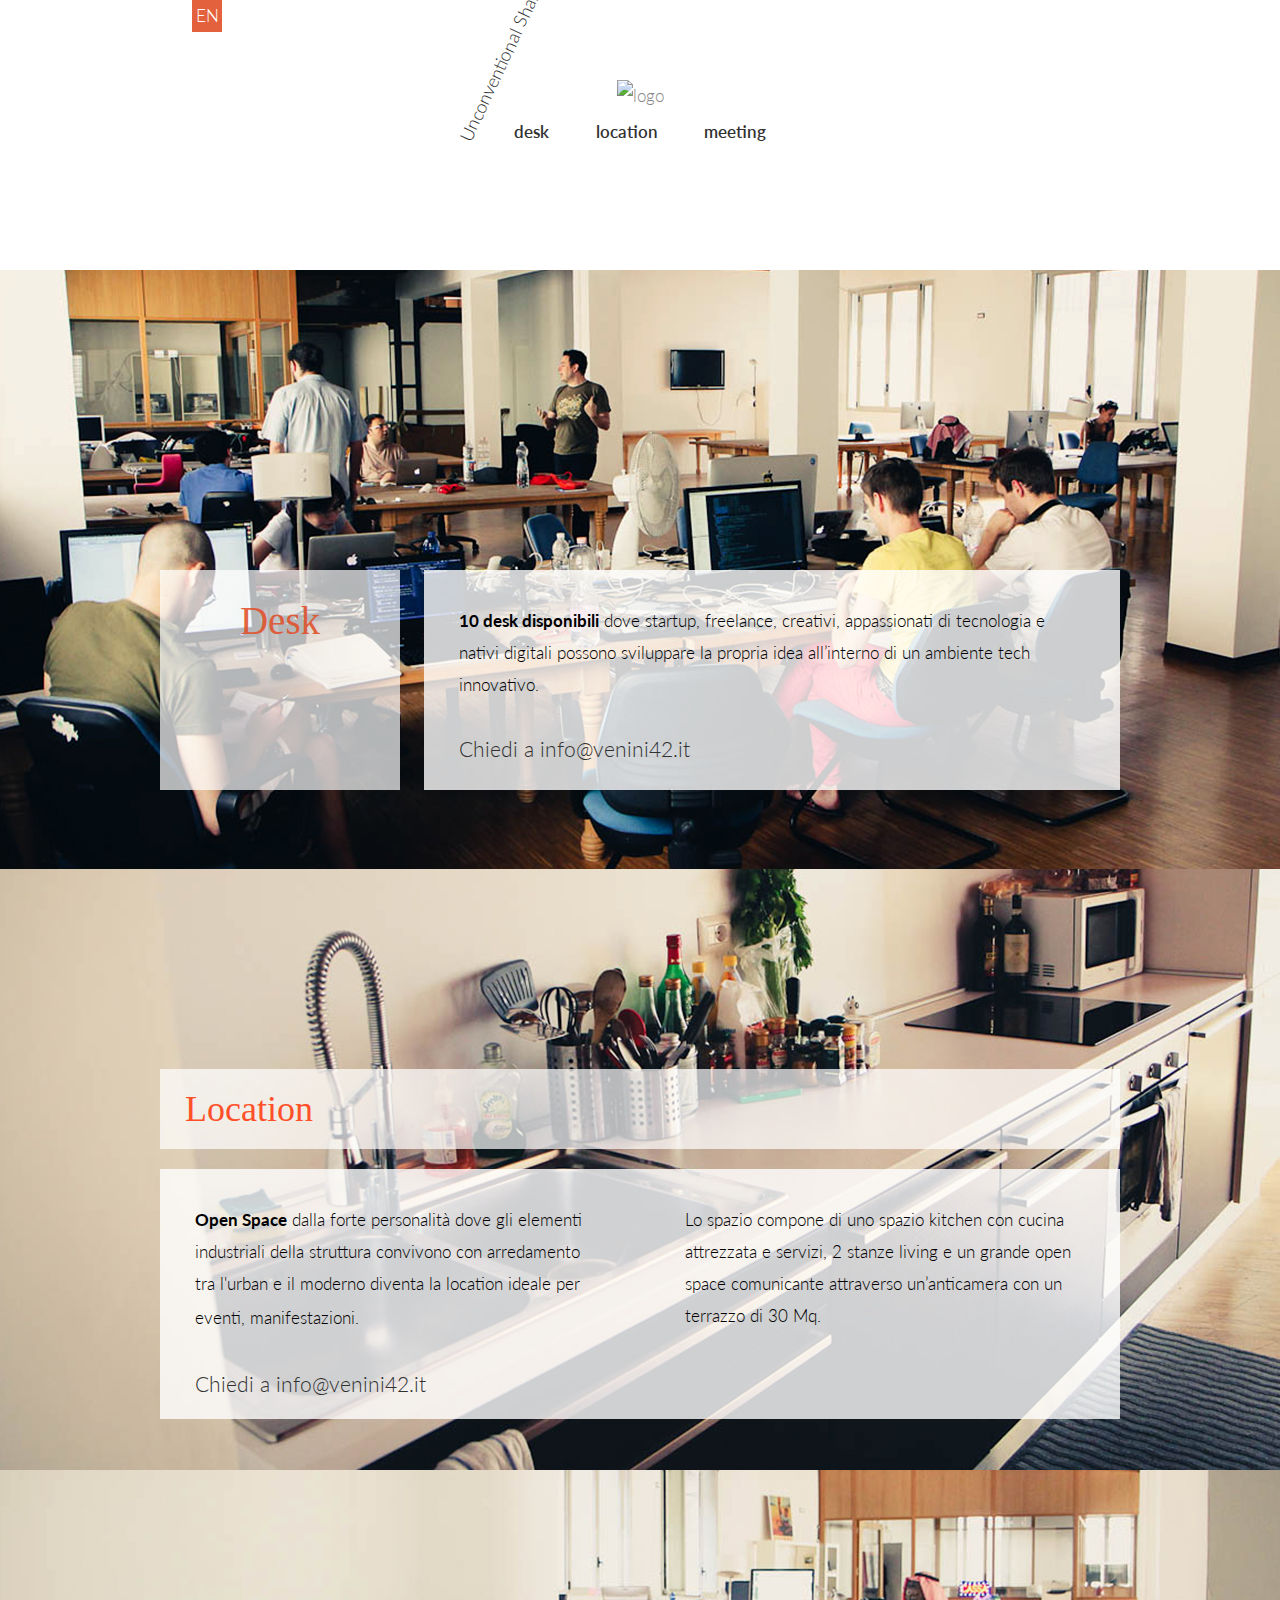
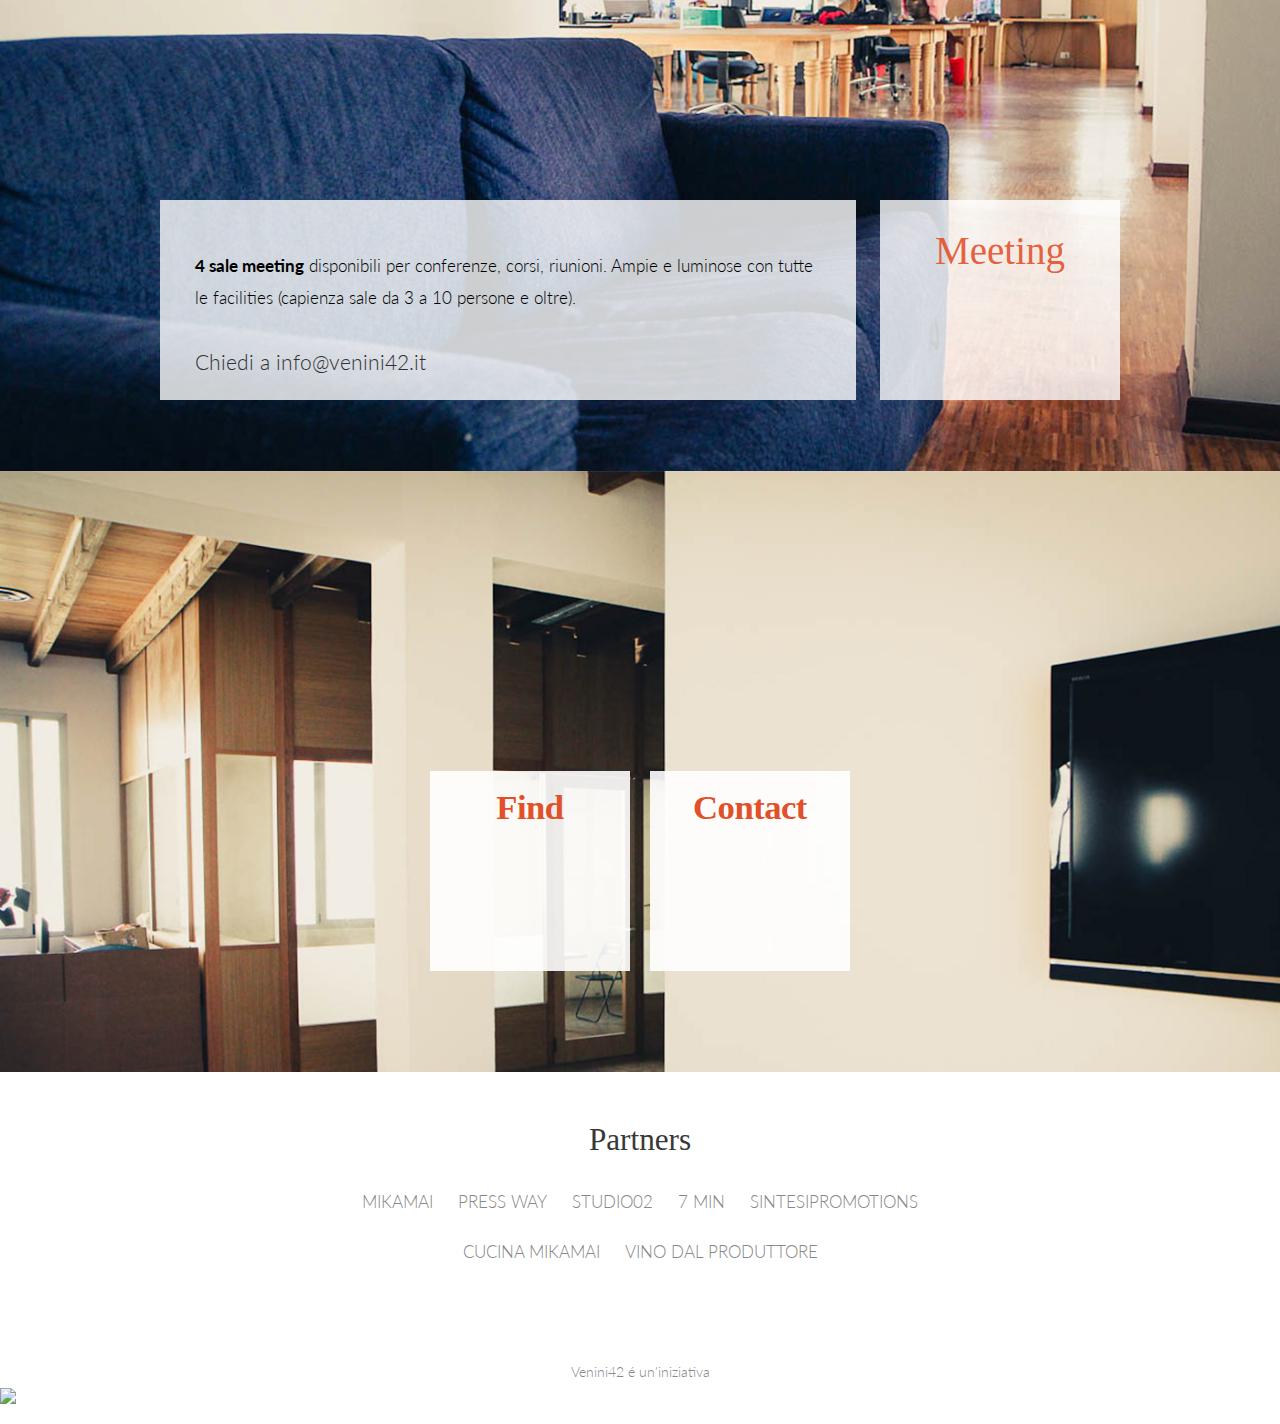
==== commit 4b928b6a: "All but locales working" ====
--- a/index.html
+++ b/index.html
@@ -193,7 +193,7 @@
 							<h2>Find</h2>
 						</div>
 						<div class="find-slide">
-							<a href="https://maps.google.it/maps?q=via+Giulio+e+Corrado+Venini,+42+Milano&hl=en&ll=45.490487,9.215738&spn=0.004317,0.01089&sll=45.490688,9.214142&sspn=0.008634,0.02178&gl=it&hnear=Via+Giulio+e+Corrado+Venini,+42,+20127+Milano,+Lombardia&t=m&z=17">
+							<a href="https://maps.google.it/maps?q=via+Giulio+e+Corrado+Venini,+42+Milano&hl=en&ll=45.490487,9.215738&spn=0.004317,0.01089&sll=45.490688,9.214142&sspn=0.008634,0.02178&gl=it&hnear=Via+Giulio+e+Corrado+Venini,+42,+20127+Milano,+Lombardia&t=m&z=17" target="_blank">
 								<img src="http://venini42.s3.amazonaws.com/images/locate-hover.png" onmouseover="this.src='http://venini42.s3.amazonaws.com/images/locate-click.png'" onmouseout="this.src='http://venini42.s3.amazonaws.com/images/locate-hover.png'" title="Find Us" style="width: 36px; height: 59px;">
 							</a>
 						</div>
--- a/css/style.css
+++ b/css/style.css
@@ -818,6 +818,11 @@
 				border-top: solid 0.6em #282828;
 			}
 
+		#nav-min a.current {
+				background-color: rgb(255, 80, 41);
+				color: #FFFFFF;
+		}
+
 	/* Locales */
 
 
--- a/css/style-desktop.css
+++ b/css/style-desktop.css
@@ -672,9 +672,10 @@
 			background: rgb(255, 80, 41);
 		}
 		
-		#nav a:active
-		{
-			background: #484848;
+		#nav a.current
+		{
+			background-color: rgb(255, 80, 41);
+			color: #FFFFFF !important;
 		}
 	
 		#nav a
@@ -692,15 +693,11 @@
 			color: #313131;
 		}
 
-		a.current
-		{
-			background-color: rgb(255, 80, 41);
-			color: #FFFFFF !important;
-		}
-
 		a:hover {
 			color: #FFFFFF;
 		}
+
+
 		
 
 
